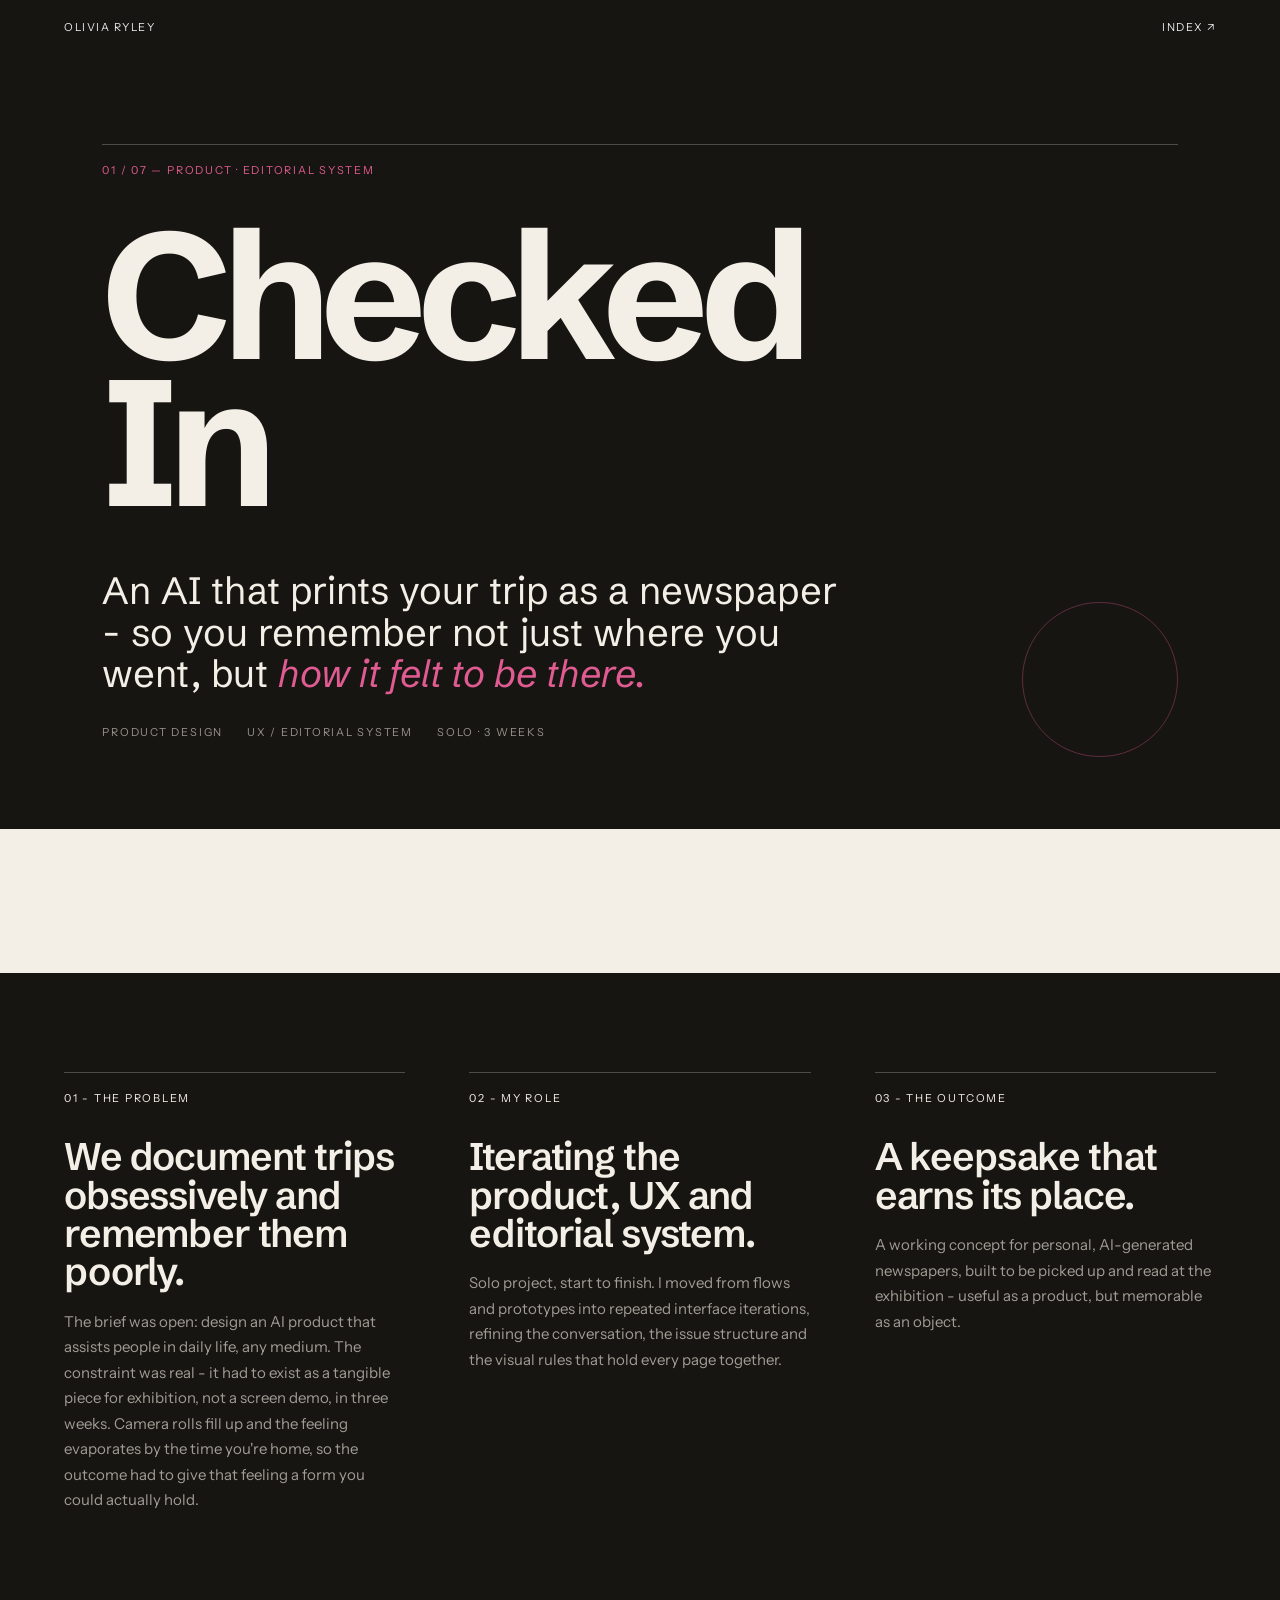
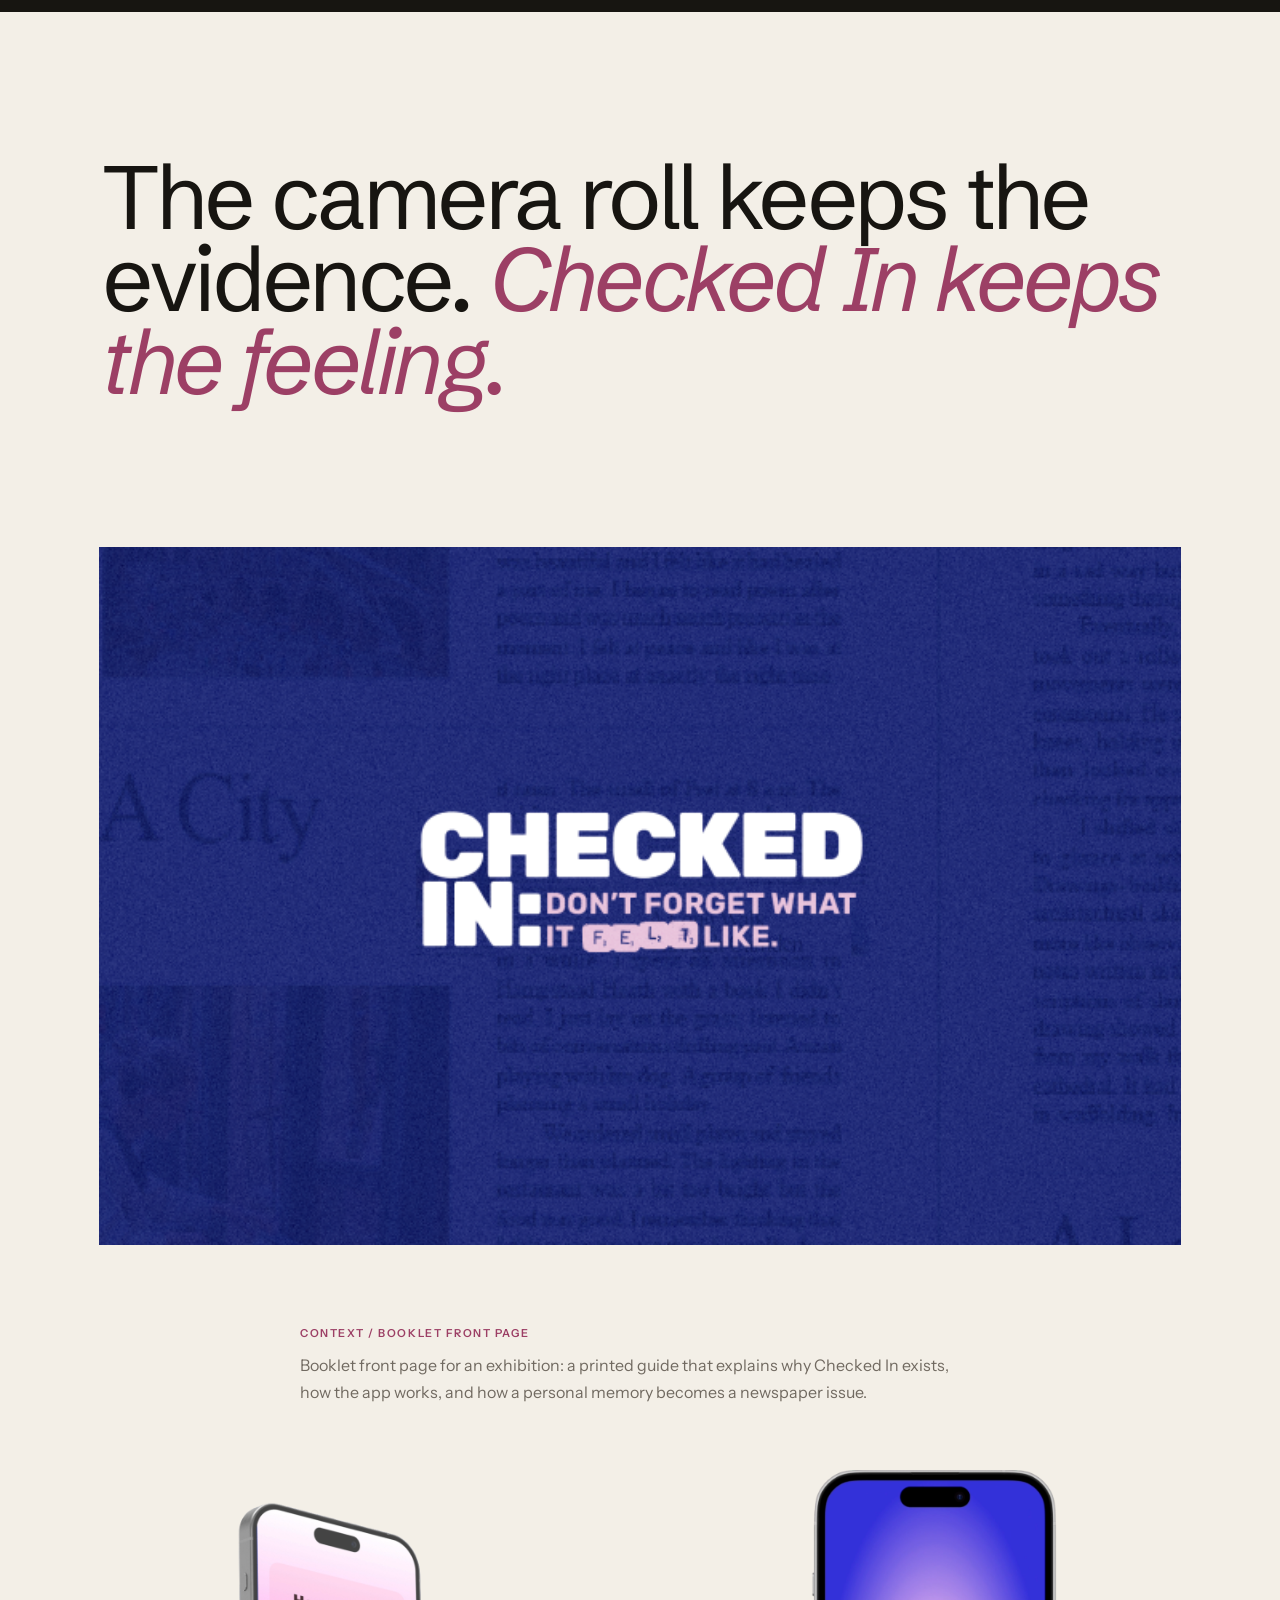
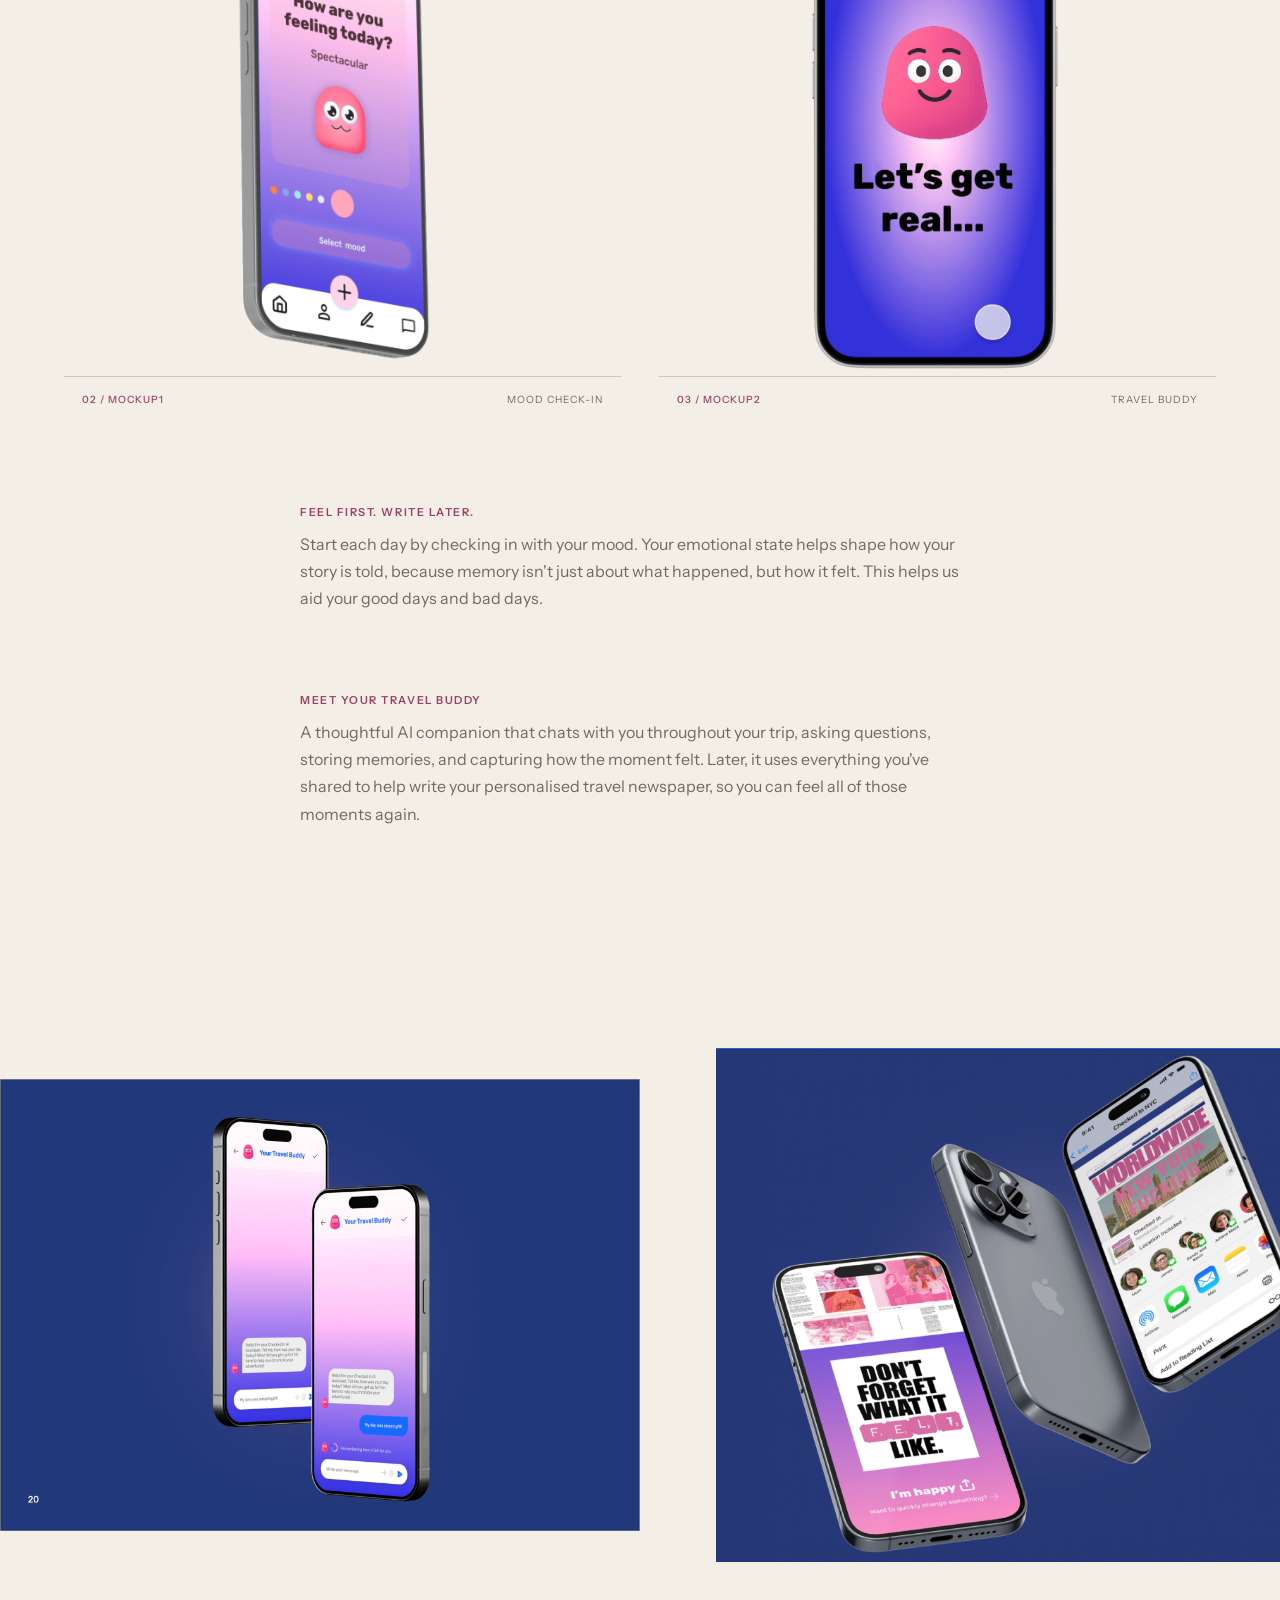
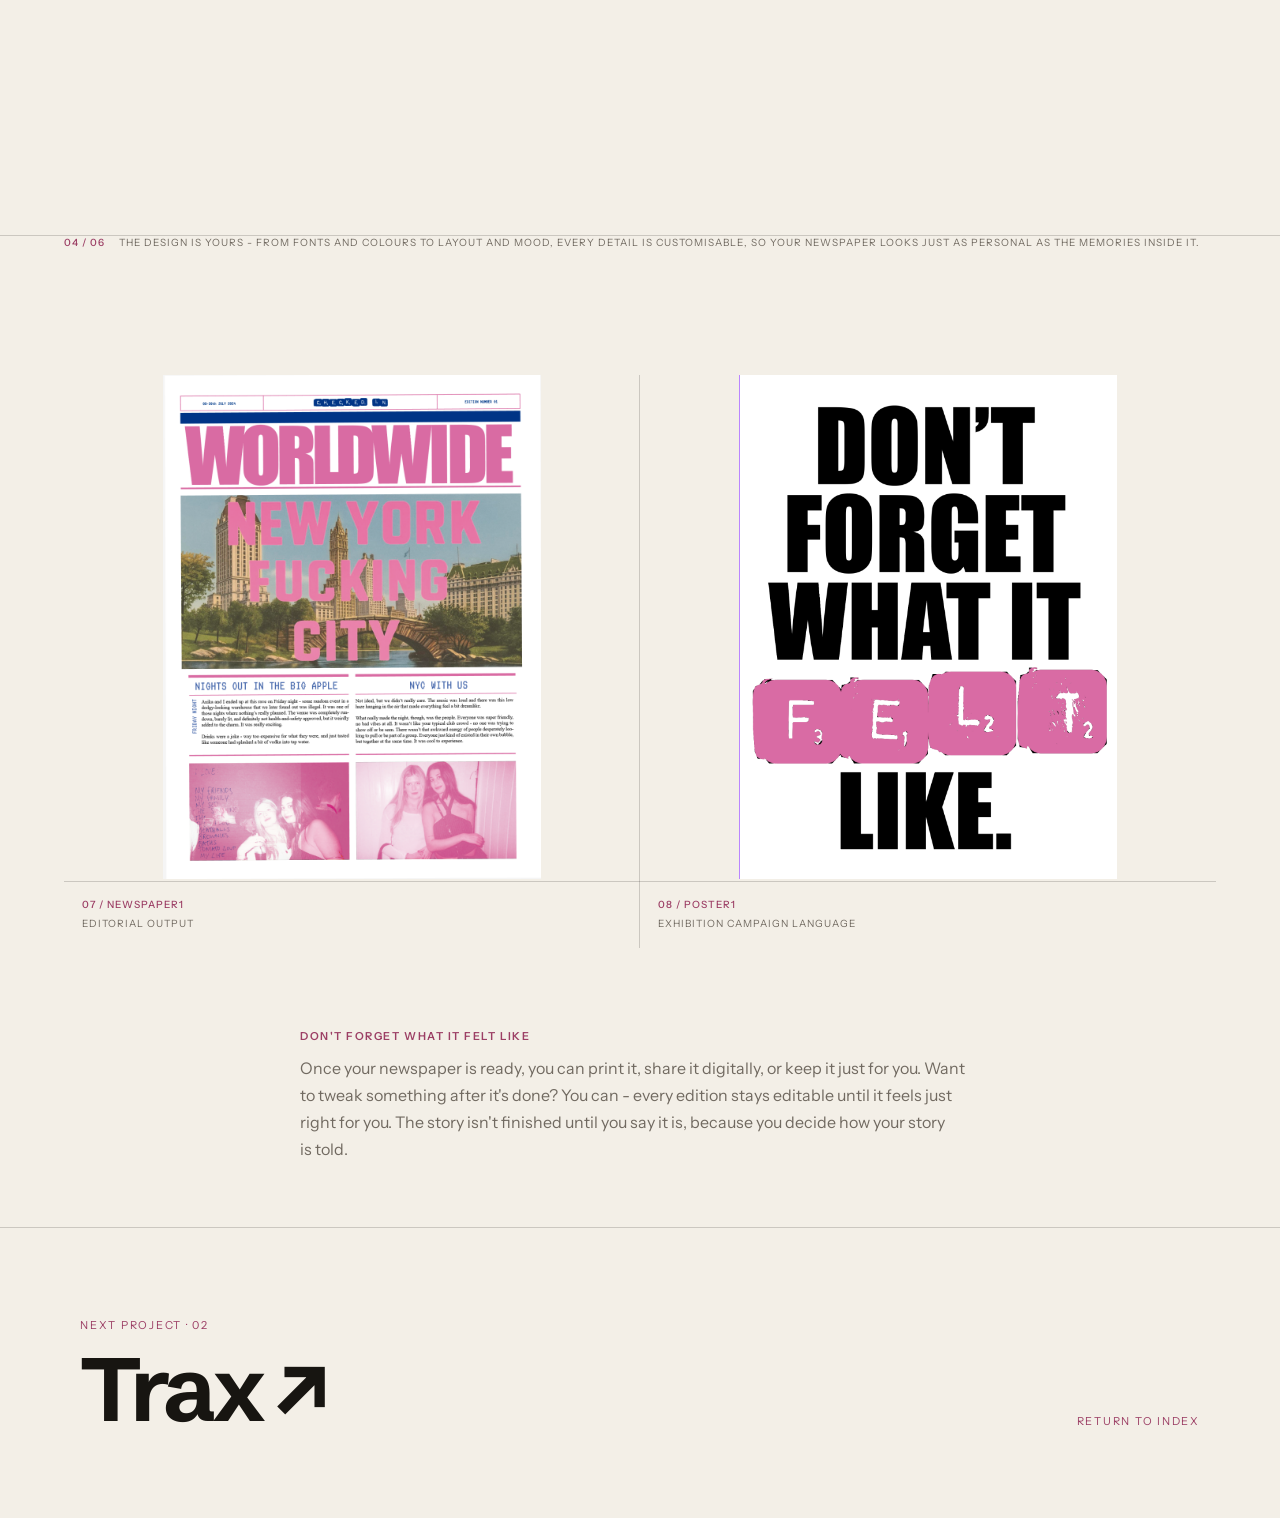
==== projects/checked-in.html @ c4ec1ec3 "Add scroll entrance animations sitewide, card hover elevation, About section cleanup Found that only" ====
<!doctype html>
<html lang="en">
<head>
  <meta charset="utf-8">
  <meta name="viewport" content="width=device-width, initial-scale=1">
  <title>Checked In - Olivia Ryley</title>
  <link rel="stylesheet" href="project.css">
</head>
<body class="checked-in"><a class="skip-link" href="#main-content">Skip to case study</a>
  <nav class="topbar">
    <a href="../index.html">Olivia Ryley</a>
    <a href="../index.html#index">Index ↗︎</a>
  </nav>

  <header class="hero">
    <div class="kicker">01 / 07 — Product · Editorial system</div>
    <h1>Checked<br>In</h1>
    <p class="intro">An AI that prints your trip as a newspaper - so you remember not just where you went, but <em>how it felt to be there.</em></p>
    <div class="meta"><span>Product design</span><span>UX / editorial system</span><span>Solo · 3 weeks</span></div>
  </header>

  <main id="main-content">
    <section class="process">
      <article>
        <div class="label">01 - The problem</div>
        <h2>We document trips obsessively and remember them poorly.</h2>
        <p>The brief was open: design an AI product that assists people in daily life, any medium. The constraint was real - it had to exist as a tangible piece for exhibition, not a screen demo, in three weeks. Camera rolls fill up and the feeling evaporates by the time you're home, so the outcome had to give that feeling a form you could actually hold.</p>
      </article>
      <article>
        <div class="label">02 - My role</div>
        <h2>Iterating the product, UX and editorial system.</h2>
        <p>Solo project, start to finish. I moved from flows and prototypes into repeated interface iterations, refining the conversation, the issue structure and the visual rules that hold every page together.</p>
      </article>
      <article>
        <div class="label">03 - The outcome</div>
        <h2>A keepsake that earns its place.</h2>
        <p>A working concept for personal, AI-generated newspapers, built to be picked up and read at the exhibition - useful as a product, but memorable as an object.</p>
      </article>
    </section>

    <div class="statement">The camera roll keeps the evidence. <span>Checked In keeps the feeling.</span></div>

    <section class="gallery two lead-gallery">
      <figure class="wide">
        <img src="../Media/Checked%20In/Titlepage.png" alt="Checked In exhibition booklet front page">
        <figcaption><strong>01 / titlepage1</strong><span>Booklet front page</span></figcaption>
      </figure>
    </section>

    <div class="project-note"><h3>Context / booklet front page</h3><p>Booklet front page for an exhibition: a printed guide that explains why Checked In exists, how the app works, and how a personal memory becomes a newspaper issue.</p></div>

    <section class="gallery two">
      <figure><img src="../Media/Checked%20In/Mockup1.png" alt="Checked In app mockup one"><figcaption><strong>02 / mockup1</strong><span>Mood check-in</span></figcaption></figure>
      <figure><img src="../Media/Checked%20In/Mockup2.png" alt="Checked In app mockup two"><figcaption><strong>03 / mockup2</strong><span>Travel Buddy</span></figcaption></figure>
    </section>

    <div class="project-note"><h3>Feel first. Write later.</h3><p>Start each day by checking in with your mood. Your emotional state helps shape how your story is told, because memory isn't just about what happened, but how it felt. This helps us aid your good days and bad days.</p></div>

    <div class="project-note"><h3>Meet your Travel Buddy</h3><p>A thoughtful AI companion that chats with you throughout your trip, asking questions, storing memories, and capturing how the moment felt. Later, it uses everything you've shared to help write your personalised travel newspaper, so you can feel all of those moments again.</p></div>

    <div class="sqrd-apple-stage">
      <div class="sqrd-apple-rail">
        <figure><img src="../Media/Checked%20In/Mockup3.png" alt="Checked In app mockup three"></figure>
        <figure><img src="../Media/Checked%20In/Mockup5.png" alt="Checked In app mockup five"></figure>
        <figure><img src="../Media/Checked%20In/Mockup4.png" alt="Checked In app mockup four"></figure>
      </div>
    </div>
    <div class="sqrd-zoom-captions" style="max-width:1340px;margin:24px auto 48px;padding:0 clamp(20px,5vw,80px)"><strong>04 / 06</strong><span>The design is yours - from fonts and colours to layout and mood, every detail is customisable, so your newspaper looks just as personal as the memories inside it.</span></div>

    <section class="gallery two spread" style="margin-top:clamp(90px,14vh,180px)">
      <figure><img src="../Media/Checked%20In/Newspaperfinal.png" alt="Checked In finished newspaper issue"><figcaption><strong>07 / newspaper1</strong><span>Editorial output</span></figcaption></figure>
      <figure><img src="../Media/Checked%20In/Postergraphic.png" alt="Checked In exhibition poster graphic"><figcaption><strong>08 / poster1</strong><span>Exhibition campaign language</span></figcaption></figure>
    </section>

    <div class="project-note"><h3>Don't forget what it felt like</h3><p>Once your newspaper is ready, you can print it, share it digitally, or keep it just for you. Want to tweak something after it's done? You can - every edition stays editable until it feels just right for you. The story isn't finished until you say it is, because you decide how your story is told.</p></div>

    <div class="next">
      <a href="trax.html"><div class="label">Next project · 02</div><h2>Trax ↗︎</h2></a>
      <a href="../index.html#index"><div class="label">Return to index</div></a>
    </div>
  </main>
  <script>
    (function(){
      var stage = document.querySelector('.sqrd-apple-stage');
      var rail = document.querySelector('.sqrd-apple-rail');
      if (!stage || !rail) return;
      var reduceMotion = window.matchMedia && window.matchMedia('(prefers-reduced-motion: reduce)').matches;
      if (reduceMotion) { return; }
      stage.classList.add('pin-active');
      var rafPending = false;
      function drive(){
        rafPending = false;
        var rect = stage.getBoundingClientRect();
        var total = stage.offsetHeight - window.innerHeight;
        if (total <= 0) return;
        var progress = Math.max(0, Math.min(1, -rect.top / total));
        var maxScroll = rail.scrollWidth - rail.clientWidth;
        rail.scrollLeft = progress * maxScroll;
      }
      window.addEventListener('scroll', function(){
        if (!rafPending) { rafPending = true; requestAnimationFrame(drive); }
      }, { passive: true });
      window.addEventListener('resize', drive);
      setTimeout(drive, 300);
    })();
  </script>
<script>(function(){var sections=document.querySelectorAll('.process, .statement, .project-note, section.gallery, .role-detail');var reduceMotion=window.matchMedia&&window.matchMedia('(prefers-reduced-motion: reduce)').matches;if(reduceMotion||!('IntersectionObserver' in window))return;sections.forEach(function(el){el.classList.add('reveal-ready');});var observer=new IntersectionObserver(function(entries){entries.forEach(function(entry){if(entry.isIntersecting){entry.target.classList.add('is-visible');observer.unobserve(entry.target);}});},{threshold:0.15});sections.forEach(function(el){observer.observe(el);});})();</script>
</body>
</html>
---- projects/project.css ----
@import url('https://fonts.googleapis.com/css2?family=Schibsted+Grotesk:wght@400;500;600;700;800&family=Instrument+Sans:wght@400;500;600&display=swap');

:root{--ink:#171511;--paper:#f3efe7;--red:#e84a2d;--red-text:#b93b24;--muted:#716a61;--line:rgba(23,21,17,.18);--wash:#e7e2d6}
*{box-sizing:border-box;hyphens:none}
p{text-wrap:pretty}
html{scroll-behavior:smooth}
body{margin:0;background:var(--paper);color:var(--ink);font-family:'Schibsted Grotesk',sans-serif;overflow-x:hidden}
body.checked-in{--red:#df5b91;--red-text:#9c3f65;--wash:#edf1f8}
body.trax{--red:#355314;--red-text:#355314;--wash:#16181b;--paper:#f0eee8;--ink:#101114}
body.on{--red:#a4e94f;--red-text:#527427;--wash:#e5eef2}
body.dissertation{--red:#9d2d29;--red-text:#9d2d29;--wash:#e8e1d7}
body.you-are-here{--red:#e8a04a;--red-text:#8b602c;--wash:#d9d3c7}
body.emma-basic{--red:#6d9e54;--red-text:#4c6e3a;--wash:#e5eadc}
body.sqrd{--red:#e84a2d;--red-text:#b93b24;--wash:#f0d6cb}
body.dissertation .hero h1{white-space:nowrap;font-size:clamp(58px,12vw,190px)}
@media(max-width:520px){body.dissertation .hero h1{white-space:normal;font-size:clamp(40px,15vw,190px)}}
.dissertation-gallery{max-width:none;margin:0;padding:0;display:block}
.dissertation-gallery figure{border:0;background:var(--paper);overflow:hidden}
.dissertation-gallery figure img{display:block;width:100%;max-width:760px;margin:0 auto;height:auto;aspect-ratio:auto;object-fit:contain;background:var(--paper)}
.dissertation .sqrd-apple-rail figure{height:60vh}
.dissertation .sqrd-zoom-window{height:56vh}
@media(max-width:900px){.dissertation .sqrd-apple-rail figure{height:48vh}}
@media(max-width:700px){.dissertation .sqrd-apple-rail figure{height:74vh}}
.dissertation-gallery figcaption{max-width:1340px;margin:0 auto;padding:16px clamp(20px,5vw,80px) 26px;background:var(--paper)}
.dissertation-gallery.pair{display:grid;grid-template-columns:repeat(2,minmax(0,1fr));gap:clamp(24px,4vw,56px);align-items:start;max-width:1340px;margin:0 auto;padding:0 clamp(20px,5vw,80px)}
.dissertation-gallery.pair figure{margin:0}
.dissertation-gallery.pair figure img{max-width:none}
.dissertation-gallery.pair figcaption{max-width:none;margin:0;padding:16px 0 0}
@media(max-width:700px){.dissertation-gallery.pair{grid-template-columns:1fr}}
body:has(img[src*="Checked%20In"]){--red:#df5b91;--wash:#edf1f8}
body:has(img[src*="Trax"]){--red:#c4ff66;--wash:#16181b;--paper:#f0eee8;--ink:#101114}
body:has(img[src*="On"]){--red:#a4e94f;--wash:#e5eef2}
body:has(img[src*="Dissertation"]){--red:#9d2d29;--wash:#e8e1d7}
body:has(source[src*="You%20are%20here"]){--red:#e8a04a;--wash:#d9d3c7}
body:has(img[src*="Emma%20Basic"]){--red:#6d9e54;--wash:#e5eadc}
body:has(img[src*="Sqrd"]){--red:#e84a2d;--wash:#f0d6cb}
a{color:inherit;text-decoration:none}
.skip-link{position:absolute;left:20px;top:-60px;z-index:10;background:var(--ink);color:var(--paper);padding:12px 20px;font:12px 'Instrument Sans',sans-serif;letter-spacing:.08em;text-transform:uppercase;border-radius:4px;transition:top .2s ease}
.skip-link:focus{top:20px}
.topbar{position:fixed;top:0;left:0;right:0;z-index:5;display:flex;justify-content:space-between;padding:20px clamp(20px,5vw,80px);font:11px 'Instrument Sans',sans-serif;letter-spacing:.14em;text-transform:uppercase;mix-blend-mode:difference;color:#fff}
.topbar a:hover{color:var(--red)}
.hero{min-height:92svh;background:var(--ink);color:var(--paper);padding:clamp(120px,16vh,190px) clamp(20px,8vw,140px) clamp(70px,10vh,120px);display:flex;flex-direction:column;justify-content:flex-end;position:relative}
.emma-basic .hero{min-height:clamp(560px,78svh,760px);padding-top:90px;justify-content:center}
.hero::after{content:'';position:absolute;right:clamp(20px,8vw,140px);bottom:clamp(48px,8vh,100px);width:clamp(70px,12vw,170px);height:clamp(70px,12vw,170px);border:1px solid color-mix(in srgb,var(--red) 70%,transparent);border-radius:50%;opacity:.5}
.hero-film{position:absolute;inset:0;width:100%;height:100%;object-fit:cover;opacity:.48;mix-blend-mode:screen}
.hero-shade{position:absolute;inset:0;background:linear-gradient(90deg,rgba(16,17,20,.94),rgba(16,17,20,.42) 58%,rgba(16,17,20,.7))}
.hero-content{position:relative;z-index:1}
.trax .kicker{color:#c4ff66}
.trax .hero::after{border-color:#c4ff66}
.trax .process .label{color:#c4ff66}
.trax figcaption strong{color:#355314}
.trax-banner figcaption strong{color:#c4ff66}
.trax .statement span{color:#355314}
.trax .project-note h3{color:#355314}
.trax figure{border:0;background:transparent}
.trax .gallery figure img,.trax .gallery figure video{aspect-ratio:auto;height:auto;object-fit:contain;background:transparent}
.trax .gallery video{max-height:85vh;width:auto;max-width:100%;margin:0 auto}
.trax .identity-stage video{border-radius:18px}
.trax-banner{width:100vw;position:relative;left:50%;right:50%;margin-left:-50vw;margin-right:-50vw;max-width:none;padding:0;background:#101114}
.trax-banner img{width:100%;height:auto;max-height:70vh;object-fit:contain;display:block;margin:0 auto}
@media(max-width:700px){.trax-banner img{max-height:40vh}}
.trax-full-bleed{width:100vw;position:relative;left:50%;right:50%;margin-left:-50vw;margin-right:-50vw;max-width:none;padding:clamp(30px,5vh,60px) 0;background:var(--paper)}
.trax-full-bleed img{width:100%;height:auto;max-height:85vh;object-fit:contain;display:block;margin:0 auto}
.trax-full-bleed figcaption{max-width:1340px;margin:16px auto 0;padding:0 clamp(20px,5vw,80px)}
@media(max-width:700px){.trax-full-bleed img{max-height:50vh}}
.kicker,.meta,.label{font:11px 'Instrument Sans',sans-serif;letter-spacing:.16em;text-transform:uppercase}
.kicker{color:var(--red);border-top:1px solid rgba(243,239,231,.25);padding-top:18px;max-width:1400px;width:100%}
h1{font-size:clamp(64px,14vw,220px);line-height:.82;letter-spacing:-.06em;margin:clamp(28px,5vh,60px) 0 0;max-width:1300px}
.intro{max-width:760px;font-size:clamp(22px,3vw,38px);line-height:1.1;margin:clamp(36px,6vh,74px) 0 0}
.intro em{color:var(--red)}
.meta{margin-top:auto;padding-top:30px;color:rgba(243,239,231,.58);display:flex;gap:24px;flex-wrap:wrap}
main{background:var(--paper)}
.statement{max-width:1280px;margin:0 auto;padding:clamp(110px,16vh,210px) clamp(20px,8vw,140px);font-size:clamp(42px,7vw,110px);line-height:.92;letter-spacing:-.04em}
.statement span{color:var(--red-text);font-style:italic}
.project-note{max-width:720px;margin:clamp(60px,9vh,112px) auto clamp(42px,7vh,90px);padding:0 20px}
.project-note h3{margin:0 0 12px;color:var(--red-text);font:11px 'Instrument Sans',sans-serif;font-weight:600;letter-spacing:.14em;text-transform:uppercase}
.project-note p{margin:0;font:16px/1.7 'Instrument Sans',sans-serif;color:var(--muted)}
.sqrd-gallery{max-width:1340px;margin:0 auto;padding:clamp(10px,2vh,30px) clamp(20px,5vw,80px) 0;display:flex;flex-direction:column;gap:clamp(48px,7vw,90px)}
.sqrd-gallery figure{margin:0;border:0;background:transparent}
.sqrd-gallery img,.sqrd-gallery video{display:block;width:100%;height:auto;aspect-ratio:auto;object-fit:contain;background:transparent}
.sqrd-gallery img,.sqrd-gallery video{max-height:88vh;margin:0 auto}
.sqrd-gallery figcaption{padding:0;margin-top:16px;display:flex;flex-wrap:wrap;justify-content:space-between;gap:6px 14px;font:10px 'Instrument Sans',sans-serif;letter-spacing:.1em;text-transform:uppercase;color:var(--muted);border-top:1px solid var(--line);padding-top:12px}
.sqrd-gallery figcaption strong{font-weight:500;color:var(--red-text)}
.sqrd-divider{font:12px 'Instrument Sans',sans-serif;letter-spacing:.14em;text-transform:uppercase;color:var(--red-text);border-top:2px solid var(--ink);padding-top:20px;margin-top:12px}
.sqrd-blurb{max-width:640px;font:16px/1.7 'Instrument Sans',sans-serif;color:var(--muted)}
.sqrd-note{display:flex;flex-direction:column;justify-content:center;gap:12px}
.sqrd-note h3{margin:0;font:11px 'Instrument Sans',sans-serif;font-weight:600;letter-spacing:.14em;text-transform:uppercase;color:var(--red-text)}
.sqrd-note p{margin:0;max-width:420px;font:16px/1.7 'Instrument Sans',sans-serif;color:var(--muted)}
.sqrd-lead{max-width:920px}
.vogue-line{white-space:nowrap}
@media(max-width:960px){.vogue-line{white-space:normal}}
.sqrd-duo{display:grid;grid-template-columns:repeat(2,minmax(0,1fr));gap:clamp(24px,4vw,56px)}
.sqrd-duo figure{margin:0;border:0;background:transparent}
@media(max-width:700px){.sqrd-duo{grid-template-columns:1fr;gap:20px}}
.sqrd-logo-stack{display:flex;flex-direction:column;align-items:center;gap:clamp(28px,4vw,48px);max-width:480px;margin:0 auto}
.sqrd-logo-stack figure{width:100%}
.sqrd-pair{display:grid;grid-template-columns:1.3fr 1fr;gap:clamp(24px,4vw,56px);align-items:center}
.sqrd-portrait{max-width:600px;margin:0 auto}
.sqrd-portrait img{aspect-ratio:2/3;object-fit:cover}
.sqrd-close video{aspect-ratio:16/9;object-fit:cover}
.sqrd-pan-stage{position:relative}
.sqrd-pan-stage.pin-active{height:240vh}
.sqrd-pan-window{position:relative;overflow:hidden;height:70vh;background:var(--wash)}
.sqrd-pan-stage.pin-active .sqrd-pan-window{position:sticky;top:15vh}
.sqrd-pan-window img{position:absolute;top:0;left:0;height:100%;width:auto;max-width:none;display:block}
@media(max-width:700px){.sqrd-pan-window{height:42vh}.sqrd-pan-stage.pin-active .sqrd-pan-window{top:10vh}}
@media(max-width:700px){.sqrd-pair{grid-template-columns:1fr;gap:32px}}
.sqrd-apple-stage{position:relative}
.sqrd-apple-stage.pin-active{height:280vh}
.sqrd-apple-stage.pin-active .sqrd-apple-rail{position:sticky;top:0;overflow-x:hidden;scroll-snap-type:none}
.sqrd-apple-rail{position:relative;max-width:none;padding:0;margin:0;display:flex;align-items:stretch;gap:0;overflow-x:auto;scroll-snap-type:x mandatory;scrollbar-width:none;background:var(--paper)}
.sqrd-apple-rail::-webkit-scrollbar{display:none}
.sqrd-apple-rail figure{transition:transform .2s ease,opacity .2s ease;will-change:transform,opacity;position:relative;z-index:1;flex:0 0 50vw;margin:0;scroll-snap-align:start;border:0;background:var(--paper);overflow:hidden;height:92vh}
.sqrd-apple-rail figure img{width:100%;height:100%;aspect-ratio:auto;object-fit:contain;background:var(--paper);display:block}
@media(max-width:900px){.sqrd-apple-rail figure{flex:0 0 100vw;height:64vh}}
.sqrd-zoom-stage{position:relative}
.sqrd-zoom-stage.pin-active{height:220vh}
.sqrd-zoom-window{position:relative;overflow:hidden;height:70vh;background:var(--paper)}
.sqrd-zoom-stage.pin-active .sqrd-zoom-window{position:sticky;top:15vh}
.sqrd-zoom-img{position:absolute;inset:0;width:100%;height:100%;object-fit:contain;transform-origin:center center;will-change:transform,opacity}
.sqrd-zoom-img-b{opacity:0}
.sqrd-zoom-captions{display:flex;flex-wrap:wrap;justify-content:space-between;gap:8px 14px;margin-top:24px;font:10px 'Instrument Sans',sans-serif;letter-spacing:.1em;text-transform:uppercase;color:var(--muted);border-top:1px solid var(--line);padding-top:16px}
.sqrd-zoom-captions span{flex:1 1 260px}
.sqrd-zoom-captions strong{font-weight:500;color:var(--red-text)}
@media(max-width:700px){.sqrd-zoom-window{height:50vh}.sqrd-zoom-stage.pin-active .sqrd-zoom-window{top:10vh}}
.checked-in .lead-gallery figure:first-child{grid-column:1/-1}
.checked-in .lead-gallery figure:first-child img{aspect-ratio:16/9;object-fit:contain}
.checked-in .sqrd-apple-rail{gap:2cm}
.gallery.spread{gap:0;align-items:stretch}
.gallery.spread figure{position:relative}
.gallery.spread figure:first-child::after{content:'';position:absolute;top:0;right:0;bottom:0;width:1px;background:var(--line)}
strong.callout{font-weight:600;color:var(--ink)}
.process strong.callout{color:var(--paper)}
.checked-in .gallery.two:not(.lead-gallery) figure{height:auto;overflow:visible}
.checked-in .gallery.two:not(.lead-gallery) figure img{width:100%;height:56vh;aspect-ratio:auto;object-fit:contain}
.checked-in .gallery.two.spread:not(.lead-gallery) figure img{object-fit:contain}
.checked-in .gallery.spread figcaption{flex-direction:column;align-items:flex-start;gap:6px}
@media(max-width:700px){
.checked-in .gallery.two:not(.lead-gallery) figure img{height:34vh}
.checked-in .gallery.two.spread{grid-template-columns:1fr}
.checked-in .gallery.two.spread:not(.lead-gallery) figure img{object-fit:contain;height:auto;max-height:52vh}
.checked-in .gallery.spread figure:first-child::after{display:none}
}
.checked-in figure,.on figure{background:transparent;border:0}
.checked-in figure img,.checked-in figure video,.on figure img,.on figure video{background:transparent}
.gallery{max-width:1340px;margin:0 auto;padding:0 clamp(20px,5vw,80px);display:grid;gap:clamp(18px,3vw,42px)}
.gallery.two{grid-template-columns:repeat(2,minmax(0,1fr))}
.gallery.three{grid-template-columns:repeat(3,minmax(0,1fr))}
figure{margin:0;background:var(--wash);overflow:hidden;border:1px solid var(--line)}
figure.wide{grid-column:1/-1}
figure img,figure video{display:block;width:100%;height:100%;object-fit:contain;aspect-ratio:4/3;background:var(--wash)}
figure.wide img,figure.wide video{aspect-ratio:16/9}
.on .gallery.two figure:not(.wide) img{width:100%;height:52vh;aspect-ratio:auto;object-fit:cover;padding:0}
.on .gallery.two figure.wide img,.on .gallery.two figure.wide video{aspect-ratio:16/9;height:auto;object-fit:cover}
.on section.gallery{margin-top:clamp(64px,9vh,120px)}
.on .statement + section.gallery{margin-top:0}
.on .project-note{margin-top:clamp(64px,9vh,120px);margin-bottom:clamp(64px,9vh,120px)}
.on .sqrd-apple-stage{margin-top:clamp(40px,6vh,80px)}
.on .sqrd-apple-rail figure{height:60vh}
@media(max-width:900px){.on .sqrd-apple-rail figure{height:48vh}}
@media(max-width:700px){.on .sqrd-apple-rail figure{height:74vh}}
@media(max-width:700px){.on .gallery.two figure:not(.wide) img{height:32vh}}
.you-are-here .gallery figure video{padding:0}
.gallery figure:nth-child(2){transform:translateY(clamp(18px,4vw,70px))}
.gallery figure:nth-child(4){transform:translateY(clamp(-18px,-2vw,-8px))}
.gallery.two figure:nth-child(2){transform:none}
figcaption{padding:16px 18px 18px;margin-top:2px;display:flex;flex-wrap:wrap;justify-content:space-between;gap:6px 14px;font:10px 'Instrument Sans',sans-serif;letter-spacing:.1em;text-transform:uppercase;color:var(--muted)}
figcaption strong{font-weight:500;color:var(--red-text)}
.trax .gallery figcaption,.checked-in .gallery figcaption,.on .gallery figcaption{border-top:1px solid var(--line)}
.process{max-width:1340px;margin:clamp(100px,16vh,210px) auto 0;padding:clamp(70px,11vh,130px) clamp(20px,5vw,80px);background:var(--ink);color:var(--paper);display:grid;grid-template-columns:repeat(3,1fr);gap:clamp(24px,5vw,70px)}
.process article{border-top:1px solid rgba(243,239,231,.25);padding-top:18px}
.process h2{font-size:clamp(24px,3vw,42px);line-height:1;letter-spacing:-.03em;font-weight:600;margin:32px 0 18px}
.process p{font:15px/1.7 'Instrument Sans',sans-serif;color:rgba(243,239,231,.62);margin:0}
.role-detail{max-width:1340px;margin:0 auto;padding:clamp(54px,8vh,100px) clamp(20px,8vw,80px);display:grid;grid-template-columns:1fr;gap:clamp(28px,5vw,56px);border:1px solid var(--line);background:color-mix(in srgb,var(--paper) 88%,var(--red));box-shadow:0 18px 50px rgba(23,21,17,.06)}
.reveal-ready{opacity:0;transform:translateY(42px);transition:opacity .8s ease,transform .8s cubic-bezier(.2,.8,.2,1)}
.reveal-ready.is-visible{opacity:1;transform:none}
.role-detail.reveal-ready h2{opacity:0;transform:translateY(28px);transition:opacity .7s ease .15s,transform .8s cubic-bezier(.2,.8,.2,1) .15s}
.role-detail.reveal-ready.is-visible h2{opacity:1;transform:none}
.role-detail.reveal-ready li{opacity:0;transform:translateY(16px);transition:opacity .5s ease,transform .6s ease}
.role-detail.reveal-ready.is-visible li{opacity:1;transform:none}
.role-detail.reveal-ready li:nth-child(1){transition-delay:.25s}.role-detail.reveal-ready li:nth-child(2){transition-delay:.35s}.role-detail.reveal-ready li:nth-child(3){transition-delay:.45s}.role-detail.reveal-ready li:nth-child(4){transition-delay:.55s}.role-detail.reveal-ready li:nth-child(5){transition-delay:.65s}
.role-detail h2{margin:0;font-size:clamp(30px,4vw,58px);line-height:.95;letter-spacing:-.04em}
.role-detail p{margin:0;font:16px/1.75 'Instrument Sans',sans-serif;color:var(--muted);max-width:65ch}
.role-detail ul{list-style:none;margin:0;padding:0;display:grid;grid-template-columns:repeat(2,minmax(0,1fr));gap:18px 42px;font:16px/1.65 'Instrument Sans',sans-serif;color:var(--muted);max-width:none}
.role-detail li{position:relative;padding-left:24px;margin:0 0 14px}
.role-detail li::before{content:'↳';position:absolute;left:0;color:var(--red-text)}
.storyboard-scroll-stage{position:relative}
.storyboard-scroll-stage.pin-active{height:220vh}
.storyboard-scroll-stage.pin-active .storyboard-rail{position:sticky;top:0;overflow-x:hidden;scroll-snap-type:none}
.storyboard-rail{position:relative;display:flex;align-items:center;gap:18px;overflow-x:auto;max-width:none;padding:28px max(20px,calc((100vw - 1340px)/2)) 42px;scroll-snap-type:x mandatory;scrollbar-width:thin;background:var(--paper)}
.storyboard-rail figure{transition:transform .2s ease,opacity .2s ease;will-change:transform,opacity}
.storyboard-rail::before{content:'';position:absolute;left:0;right:0;top:50%;height:1px;background:var(--line)}
.storyboard-progress{position:absolute;z-index:3;left:max(20px,calc((100vw - 1340px)/2));right:max(20px,calc((100vw - 1340px)/2));bottom:20px;height:4px;background:var(--red);transform-origin:left;transform:scaleX(var(--carousel-progress,0));transition:transform .12s linear;pointer-events:none}
.storyboard-rail figure{position:relative;z-index:1;flex:0 0 min(72vw,560px);scroll-snap-align:start;background:var(--paper);border:0}
.storyboard-rail figure img{aspect-ratio:16/9;background:var(--paper);object-fit:contain;height:clamp(220px,34vw,420px)}
.storyboard-rail figcaption{background:var(--paper)}
.emma-basic .storyboard-rail figure{transform:none;background:var(--paper);border:0;flex:0 0 min(88vw,860px)}
.emma-basic .storyboard-rail figure img{height:clamp(320px,50vw,620px)}
.trax .gallery figure:nth-child(2),.trax .gallery figure:nth-child(4){transform:none}
.trax .sqrd-apple-stage{margin-bottom:clamp(40px,6vh,80px)}
.trax .storyboard-rail figure{flex:0 0 min(88vw,860px);background:transparent}
.trax .storyboard-rail figure img{background:transparent}
.trax .storyboard-rail figure img{height:clamp(320px,50vw,620px)}
.emma-basic .storyboard-rail figcaption{display:none}
.website-scroll-stage{position:relative}
.website-scroll-stage.pin-active{height:260vh}
.website-scroll-stage.pin-active .website-gallery{position:sticky;top:0;overflow-x:hidden;scroll-snap-type:none}
.website-gallery{position:relative;max-width:none;padding:30px 0 48px;display:flex;align-items:center;gap:clamp(18px,3vw,42px);overflow-x:auto;scroll-snap-type:x mandatory;scrollbar-width:thin;background:var(--paper)}
.website-gallery figure{transition:transform .2s ease,opacity .2s ease;will-change:transform,opacity}
.website-gallery::after{content:'';position:absolute;left:max(20px,calc((100vw - 1340px)/2));right:max(20px,calc((100vw - 1340px)/2));bottom:22px;height:1px;background:var(--line)}
.website-progress{position:absolute;z-index:3;left:max(20px,calc((100vw - 1340px)/2));right:max(20px,calc((100vw - 1340px)/2));bottom:20px;height:4px;background:var(--red);transform-origin:left;transform:scaleX(var(--carousel-progress,0));transition:transform .12s linear;pointer-events:none}
.website-gallery figure{position:relative;z-index:1;flex:0 0 min(82vw,1120px);margin:0;scroll-snap-align:start;border:0;background:var(--paper);overflow:hidden}
.website-gallery figure:first-child{margin-left:max(20px,calc((100vw - 1340px)/2))}
.website-gallery figure:last-child{margin-right:max(20px,calc((100vw - 1340px)/2));scroll-margin-right:max(20px,calc((100vw - 1340px)/2))}
.website-gallery figure img{width:100%;height:clamp(300px,52vw,720px);aspect-ratio:auto;object-fit:contain;background:var(--paper)}
.website-gallery figcaption{position:relative;background:var(--paper);padding:14px 0 0}
.website-gallery figcaption::after{content:'';position:absolute;left:0;right:0;bottom:-30px;height:7px;background:var(--red);transform:scaleX(.18);transform-origin:left}
.photography-section figure,.photography-section img{background:var(--paper)}
.photography-section figure{border:0}
.photography-section figure img{aspect-ratio:auto;height:auto;max-height:78vh;object-fit:contain;transition:transform .5s cubic-bezier(.2,.8,.2,1)}
.photography-section figure:hover img{transform:scale(1.03)}
@media(max-width:700px){.photography-section figure img{max-height:60vh}}
@media(max-width:600px){.role-detail ul{grid-template-columns:1fr}}
.next{max-width:1340px;margin:0 auto;padding:clamp(60px,10vh,120px) clamp(20px,8vw,80px);display:flex;justify-content:space-between;gap:24px;align-items:end;border-top:1px solid var(--line)}
.next .label{color:var(--red-text)}
.next h2{font-size:clamp(34px,7vw,100px);line-height:.88;letter-spacing:-.05em;margin:18px 0 0;transition:color .25s ease,transform .25s cubic-bezier(.2,.8,.2,1)}
.next a:last-child{text-align:right}
.next a:hover h2{color:var(--red-text);transform:translateX(4px)}
.next a:last-child:hover h2{transform:translateX(-4px)}
@media(max-width:700px){.gallery{padding:0 20px;gap:14px}.gallery.two,.gallery.three{grid-template-columns:repeat(2,minmax(0,1fr))}.gallery figure:nth-child(2),.gallery figure:nth-child(4){transform:none}figure img,figure video{max-height:42vh}.checked-in .lead-gallery figure:first-child img{max-height:none}.process{grid-template-columns:1fr;margin-top:80px}.next{align-items:start;flex-direction:column}.next a:last-child{text-align:left}.topbar{position:absolute}.hero::after{right:20px;bottom:36px}.sqrd-gallery{gap:clamp(40px,10vw,64px)}.sqrd-gallery img,.sqrd-gallery video{max-height:56vh}.sqrd-portrait img{aspect-ratio:3/4}.sqrd-apple-rail figure{height:78vh}.sqrd-zoom-window{height:74vh}.sqrd-zoom-stage.pin-active .sqrd-zoom-window{top:4vh}.sqrd-apple-stage.pin-active{height:170vh}.sqrd-zoom-stage.pin-active{height:160vh}}
@media(max-width:480px){.gallery.two,.gallery.three{grid-template-columns:1fr}figure img,figure video{max-height:48vh}}

/* Mobile-only refinements (max-width:700px) - deliberately scoped so laptop/desktop layout is untouched */
@media(max-width:700px){
  /* 1. Compact grids: three-column stacked galleries become a swipeable horizontal strip instead of an endless single column */
  .gallery.three{display:flex;overflow-x:auto;scroll-snap-type:x mandatory;gap:14px;padding-left:20px;padding-right:20px;-webkit-overflow-scrolling:touch;border-top:1px solid var(--ink);border-bottom:1px solid var(--ink);padding-top:16px;padding-bottom:16px}
  .gallery.three::-webkit-scrollbar{display:none}
  .gallery.three figure{flex:0 0 78vw;scroll-snap-align:start}
  .gallery.three figure img,.gallery.three figure video{max-height:60vh}
  .photography-section.gallery.three figure{flex:0 0 72vw;height:52vh}
  .photography-section.gallery.three figure img{height:100%;max-height:none;object-fit:cover}

  /* 2. Strict image height ceiling everywhere, so no single image forces a deep scroll to see it in full */
  figure img,figure video,.sqrd-gallery img,.sqrd-gallery video,.dissertation-gallery figure img{max-height:60vh}
  .storyboard-rail figure img,.website-gallery figure img{max-height:60vh}

  /* 4. Tighter vertical rhythm: less section padding and smaller headings on mobile only */
  .hero{padding-top:100px;padding-bottom:56px}
  h1{font-size:clamp(48px,16vw,110px)}
  .intro{margin-top:24px;font-size:clamp(19px,5vw,26px)}
  .statement{padding-top:clamp(64px,10vh,110px);padding-bottom:clamp(64px,10vh,110px);font-size:clamp(32px,9vw,52px)}
  .process{padding-top:clamp(48px,8vh,80px);padding-bottom:clamp(48px,8vh,80px)}
  .process h2{font-size:clamp(20px,6vw,28px);margin:20px 0 12px}
  .project-note{margin-top:clamp(40px,7vh,64px);margin-bottom:clamp(28px,5vh,48px)}
  .sqrd-blurb{font-size:15px}
}

/* 3. Collapsible detail on mobile only - Emma Basic's long role list defaults open (unchanged content) but can be tucked away */
.role-detail summary{display:none}
@media(max-width:700px){
  .role-detail summary{display:block;list-style:none;cursor:pointer;margin:0 0 18px;padding:0;font:12px 'Instrument Sans',sans-serif;letter-spacing:.1em;text-transform:uppercase;color:var(--red-text)}
  .role-detail summary::-webkit-details-marker{display:none}
  .role-detail summary::after{content:'Hide the detail ↑︎'}
  .role-detail details:not([open]) summary::after{content:'Show the detail ↓︎'}
}
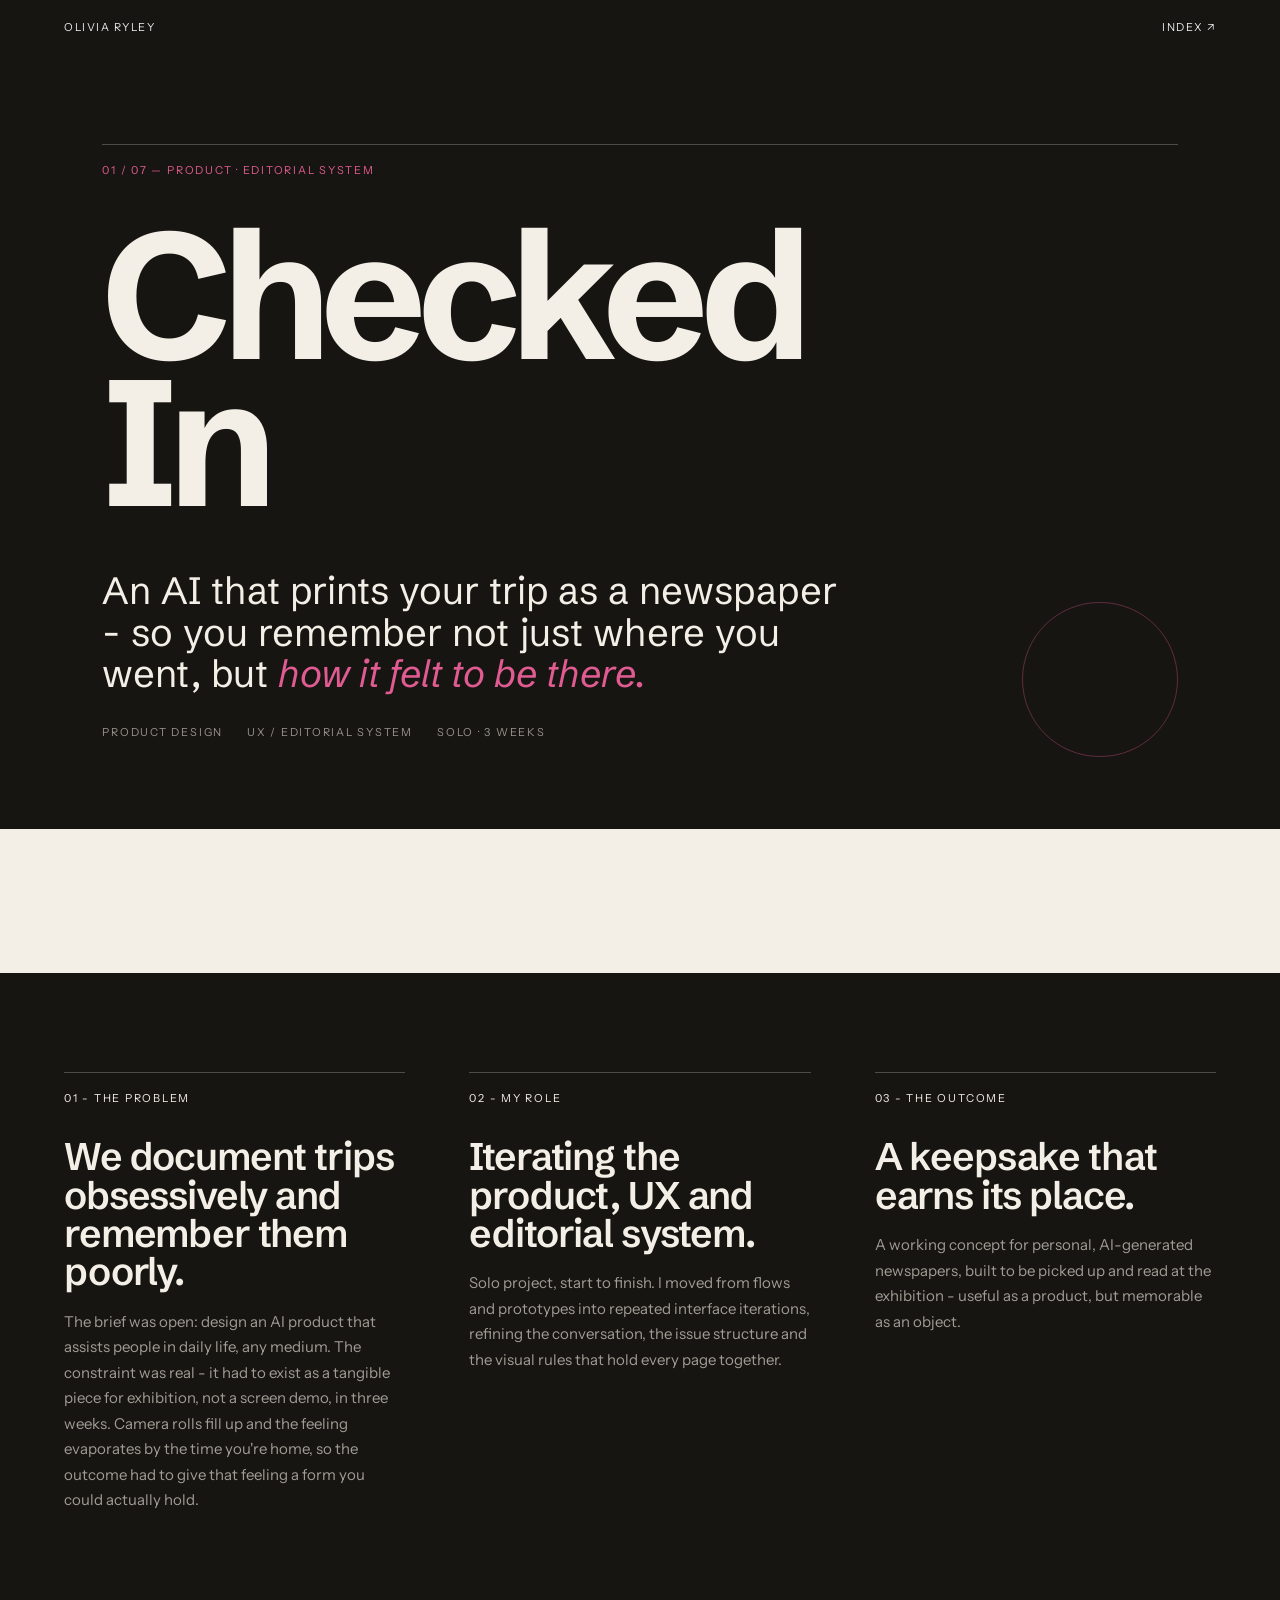
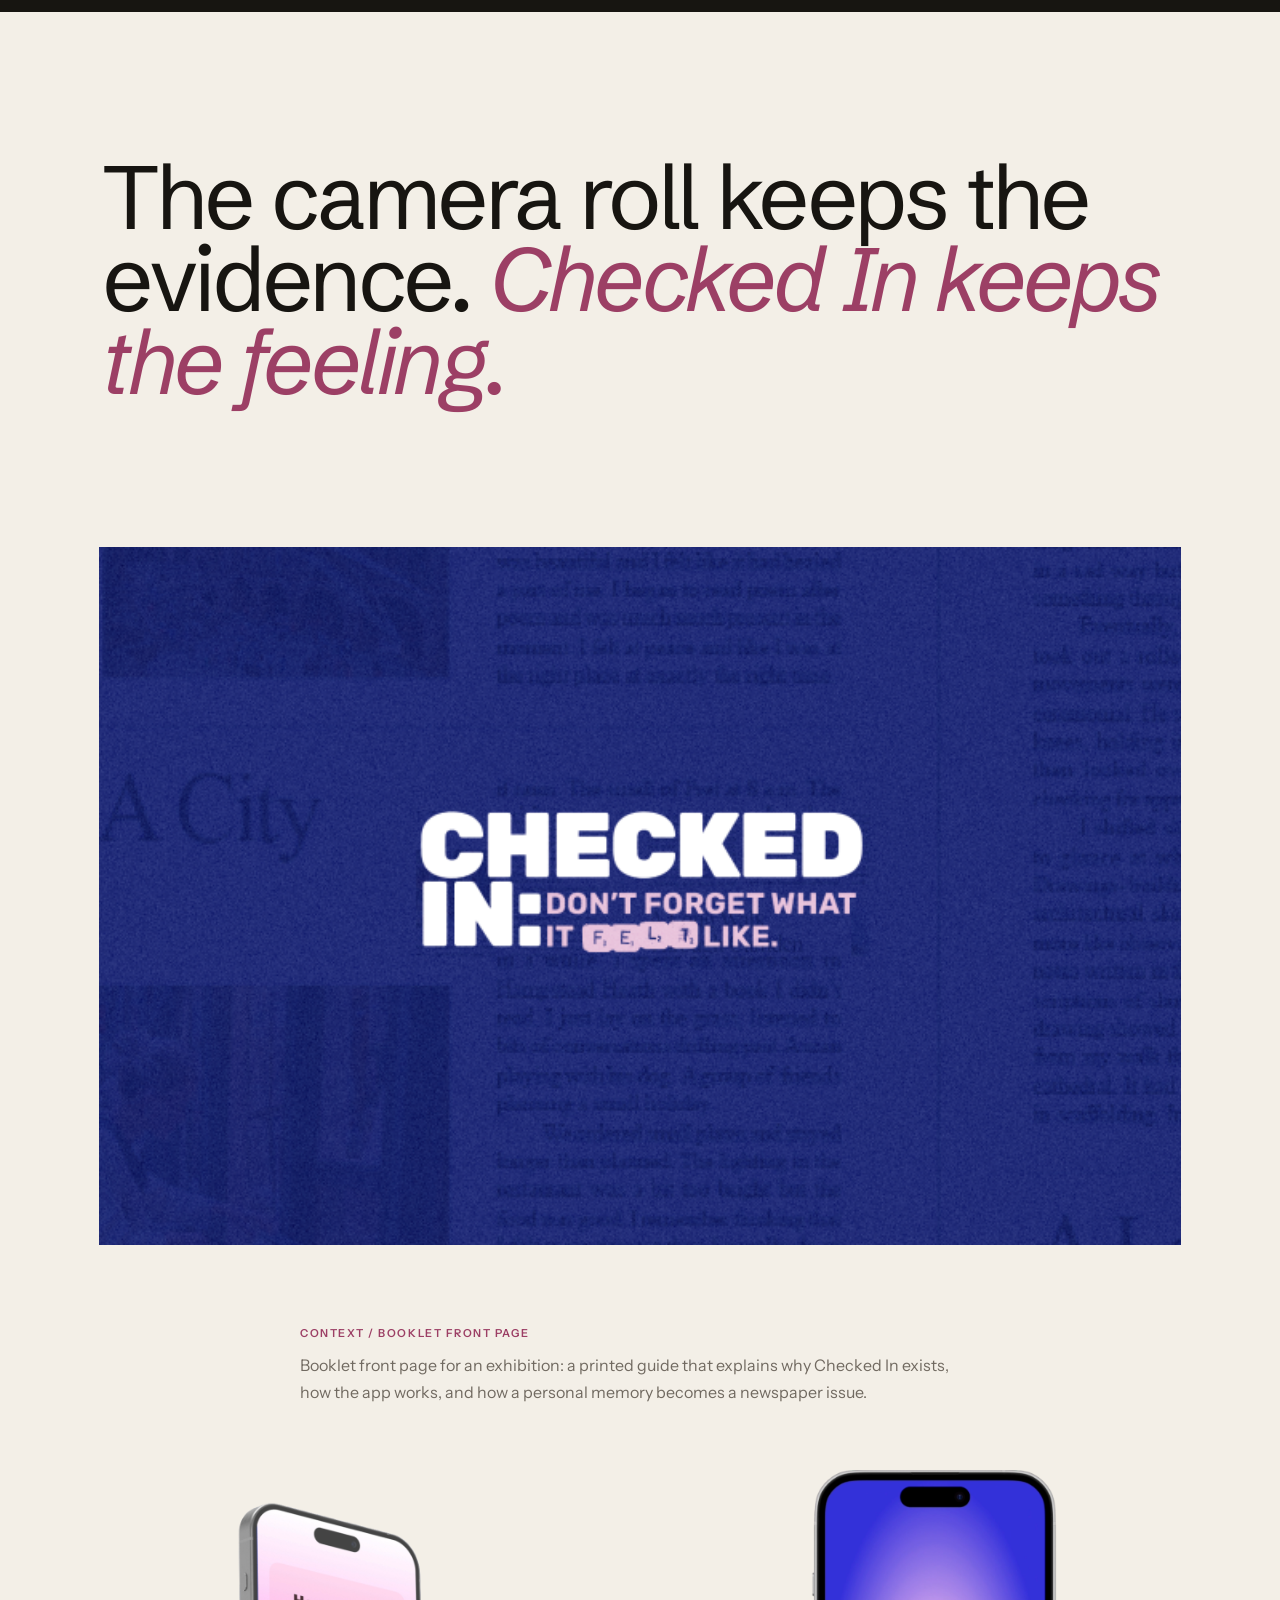
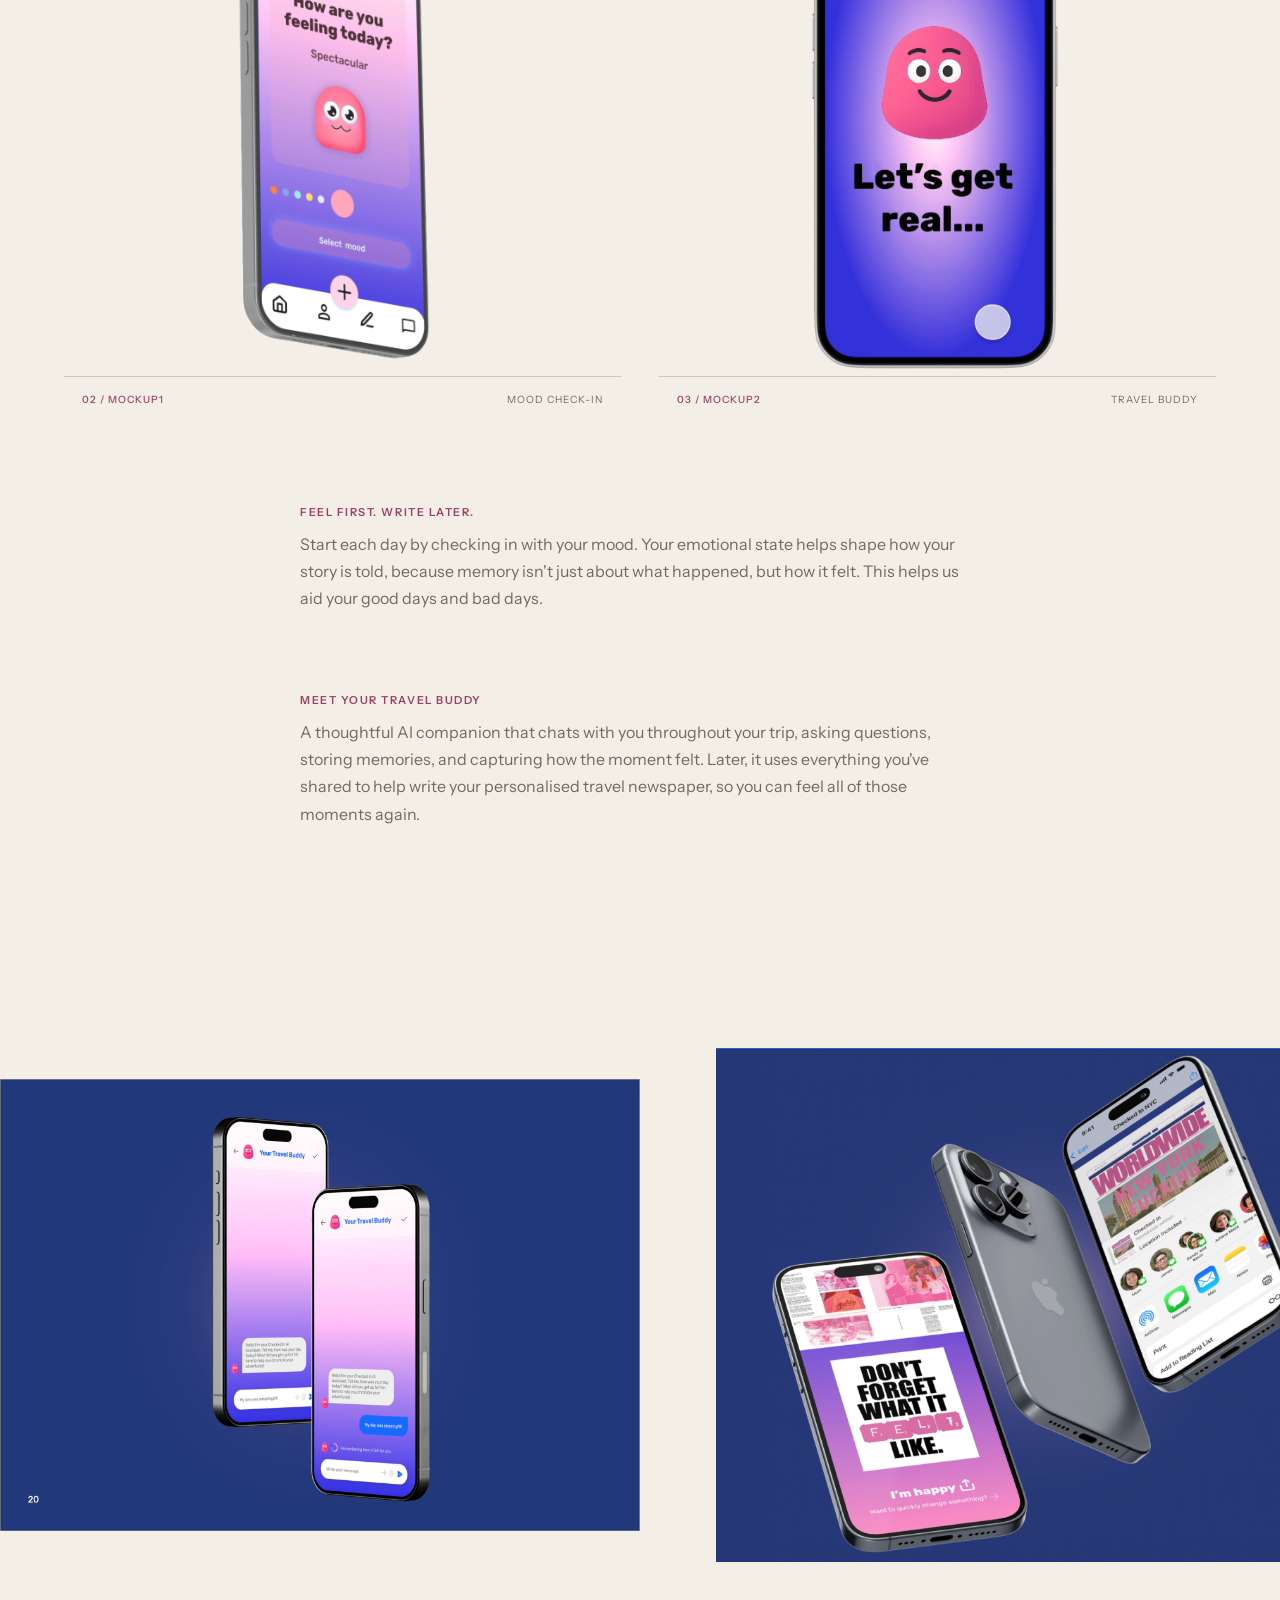
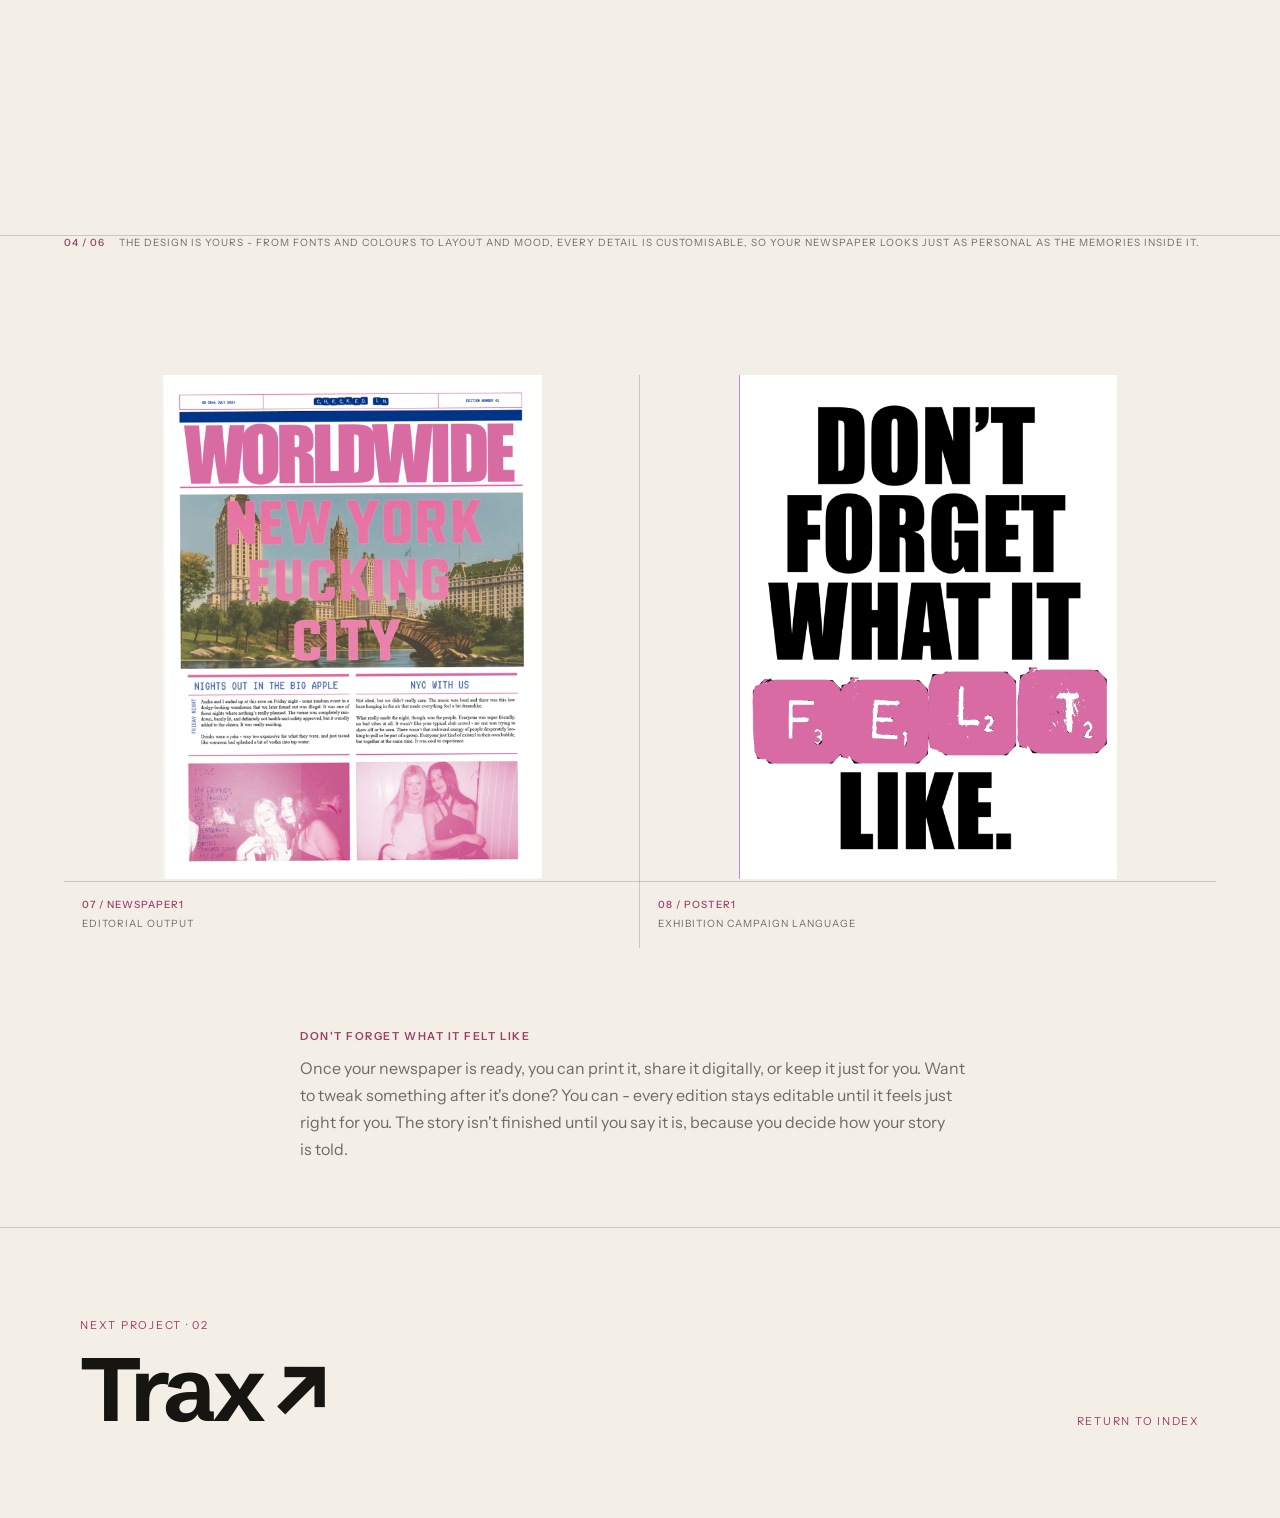
==== commit 0e4c39a9: "Swap Checked In final newspaper image for updated version Co-Authored-By: Claude Sonnet 5 <noreply@a" ====
--- a/projects/checked-in.html
+++ b/projects/checked-in.html
@@ -68,7 +68,7 @@
     <div class="sqrd-zoom-captions" style="max-width:1340px;margin:24px auto 48px;padding:0 clamp(20px,5vw,80px)"><strong>04 / 06</strong><span>The design is yours - from fonts and colours to layout and mood, every detail is customisable, so your newspaper looks just as personal as the memories inside it.</span></div>
 
     <section class="gallery two spread" style="margin-top:clamp(90px,14vh,180px)">
-      <figure><img src="../Media/Checked%20In/Newspaperfinal.png" alt="Checked In finished newspaper issue"><figcaption><strong>07 / newspaper1</strong><span>Editorial output</span></figcaption></figure>
+      <figure><img src="../Media/Checked%20In/newspaper%20final%201.png" alt="Checked In finished newspaper issue"><figcaption><strong>07 / newspaper1</strong><span>Editorial output</span></figcaption></figure>
       <figure><img src="../Media/Checked%20In/Postergraphic.png" alt="Checked In exhibition poster graphic"><figcaption><strong>08 / poster1</strong><span>Exhibition campaign language</span></figcaption></figure>
     </section>
 
--- a/projects/project.css
+++ b/projects/project.css
@@ -17,15 +17,15 @@
 .dissertation-gallery{max-width:none;margin:0;padding:0;display:block}
 .dissertation-gallery figure{border:0;background:var(--paper);overflow:hidden}
 .dissertation-gallery figure img{display:block;width:100%;max-width:760px;margin:0 auto;height:auto;aspect-ratio:auto;object-fit:contain;background:var(--paper)}
-.dissertation .sqrd-apple-rail figure{height:60vh}
+.dissertation .sqrd-apple-rail figure{height:90vh}
 .dissertation .sqrd-zoom-window{height:56vh}
-@media(max-width:900px){.dissertation .sqrd-apple-rail figure{height:48vh}}
-@media(max-width:700px){.dissertation .sqrd-apple-rail figure{height:74vh}}
-.dissertation-gallery figcaption{max-width:1340px;margin:0 auto;padding:16px clamp(20px,5vw,80px) 26px;background:var(--paper)}
+@media(max-width:900px){.dissertation .sqrd-apple-rail figure{height:72vh}}
+@media(max-width:700px){.dissertation .sqrd-apple-rail figure{height:88vh}}
+.dissertation-gallery figcaption{max-width:1340px;margin:2px auto 0;padding:16px clamp(20px,5vw,80px) 26px;background:var(--paper);border-top:1px solid var(--line)}
 .dissertation-gallery.pair{display:grid;grid-template-columns:repeat(2,minmax(0,1fr));gap:clamp(24px,4vw,56px);align-items:start;max-width:1340px;margin:0 auto;padding:0 clamp(20px,5vw,80px)}
 .dissertation-gallery.pair figure{margin:0}
-.dissertation-gallery.pair figure img{max-width:none}
-.dissertation-gallery.pair figcaption{max-width:none;margin:0;padding:16px 0 0}
+.dissertation-gallery.pair figure img{max-width:none;width:100%;height:56vh;object-fit:contain}
+.dissertation-gallery.pair figcaption{max-width:none;margin:2px 0 0;padding:16px 0 0;border-top:1px solid var(--line)}
 @media(max-width:700px){.dissertation-gallery.pair{grid-template-columns:1fr}}
 body:has(img[src*="Checked%20In"]){--red:#df5b91;--wash:#edf1f8}
 body:has(img[src*="Trax"]){--red:#c4ff66;--wash:#16181b;--paper:#f0eee8;--ink:#101114}
@@ -54,6 +54,8 @@
 .trax .project-note h3{color:#355314}
 .trax figure{border:0;background:transparent}
 .trax .gallery figure img,.trax .gallery figure video{aspect-ratio:auto;height:auto;object-fit:contain;background:transparent}
+.trax .gallery-match-height figure img{height:60vh}
+@media(max-width:700px){.trax .gallery-match-height figure img{height:38vh}}
 .trax .gallery video{max-height:85vh;width:auto;max-width:100%;margin:0 auto}
 .trax .identity-stage video{border-radius:18px}
 .trax-banner{width:100vw;position:relative;left:50%;right:50%;margin-left:-50vw;margin-right:-50vw;max-width:none;padding:0;background:#101114}
@@ -107,6 +109,11 @@
 @media(max-width:700px){.sqrd-pair{grid-template-columns:1fr;gap:32px}}
 .sqrd-apple-stage{position:relative}
 .sqrd-apple-stage.pin-active{height:280vh}
+.sqrd-apple-stage-lg .sqrd-apple-rail figure{flex-basis:70vw}
+@media(max-width:900px){.sqrd-apple-stage-lg .sqrd-apple-rail figure{flex-basis:100vw}}
+.sqrd-apple-stage-skincare .sqrd-apple-rail{gap:16px}
+.sqrd-apple-stage-skincare .sqrd-apple-figure-lg{flex:0 0 62vw}
+@media(max-width:900px){.sqrd-apple-stage-skincare .sqrd-apple-figure-lg{flex:0 0 100vw}}
 .sqrd-apple-stage.pin-active .sqrd-apple-rail{position:sticky;top:0;overflow-x:hidden;scroll-snap-type:none}
 .sqrd-apple-rail{position:relative;max-width:none;padding:0;margin:0;display:flex;align-items:stretch;gap:0;overflow-x:auto;scroll-snap-type:x mandatory;scrollbar-width:none;background:var(--paper)}
 .sqrd-apple-rail::-webkit-scrollbar{display:none}
@@ -151,14 +158,14 @@
 figure img,figure video{display:block;width:100%;height:100%;object-fit:contain;aspect-ratio:4/3;background:var(--wash)}
 figure.wide img,figure.wide video{aspect-ratio:16/9}
 .on .gallery.two figure:not(.wide) img{width:100%;height:52vh;aspect-ratio:auto;object-fit:cover;padding:0}
-.on .gallery.two figure.wide img,.on .gallery.two figure.wide video{aspect-ratio:16/9;height:auto;object-fit:cover}
+.on .gallery.two figure.wide img,.on .gallery.two figure.wide video{aspect-ratio:16/9;height:auto;object-fit:contain}
 .on section.gallery{margin-top:clamp(64px,9vh,120px)}
 .on .statement + section.gallery{margin-top:0}
 .on .project-note{margin-top:clamp(64px,9vh,120px);margin-bottom:clamp(64px,9vh,120px)}
 .on .sqrd-apple-stage{margin-top:clamp(40px,6vh,80px)}
-.on .sqrd-apple-rail figure{height:60vh}
-@media(max-width:900px){.on .sqrd-apple-rail figure{height:48vh}}
-@media(max-width:700px){.on .sqrd-apple-rail figure{height:74vh}}
+.on .sqrd-apple-rail figure{height:78vh}
+@media(max-width:900px){.on .sqrd-apple-rail figure{height:62vh}}
+@media(max-width:700px){.on .sqrd-apple-rail figure{height:80vh}}
 @media(max-width:700px){.on .gallery.two figure:not(.wide) img{height:32vh}}
 .you-are-here .gallery figure video{padding:0}
 .gallery figure:nth-child(2){transform:translateY(clamp(18px,4vw,70px))}
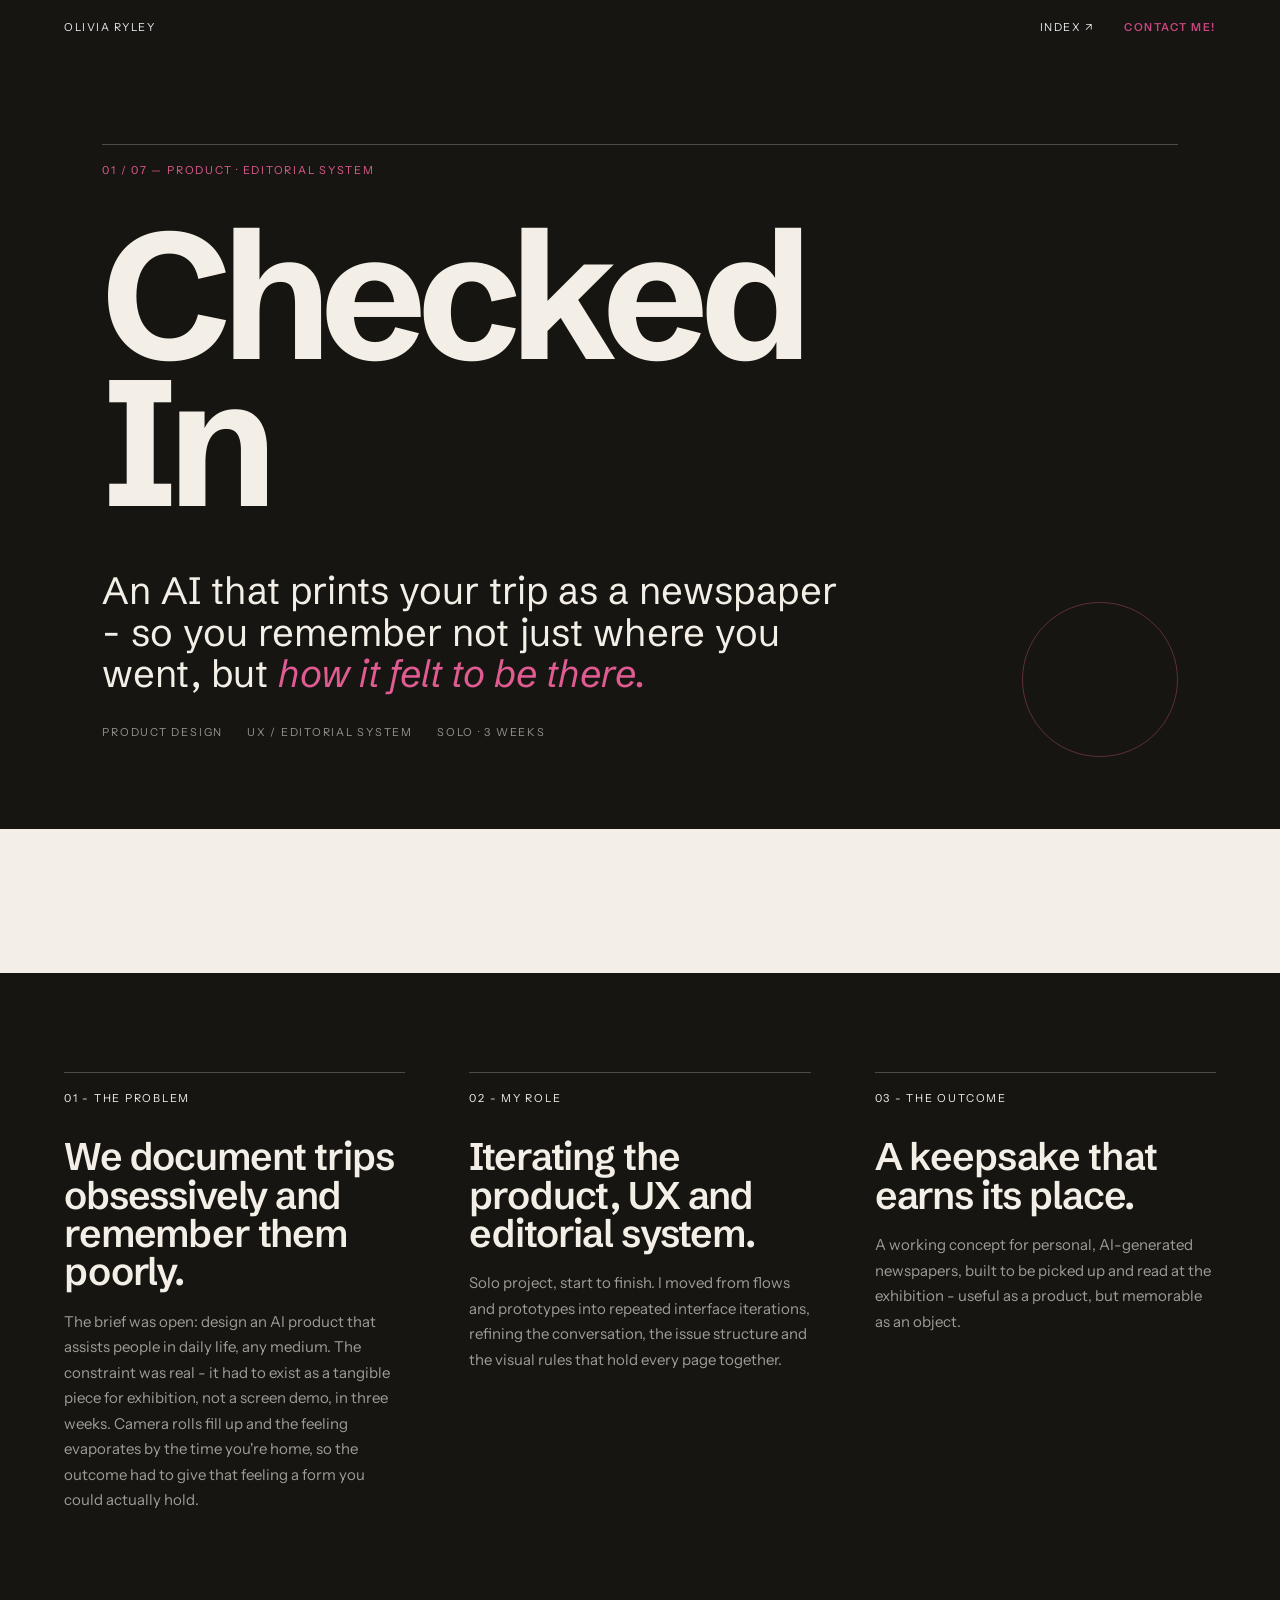
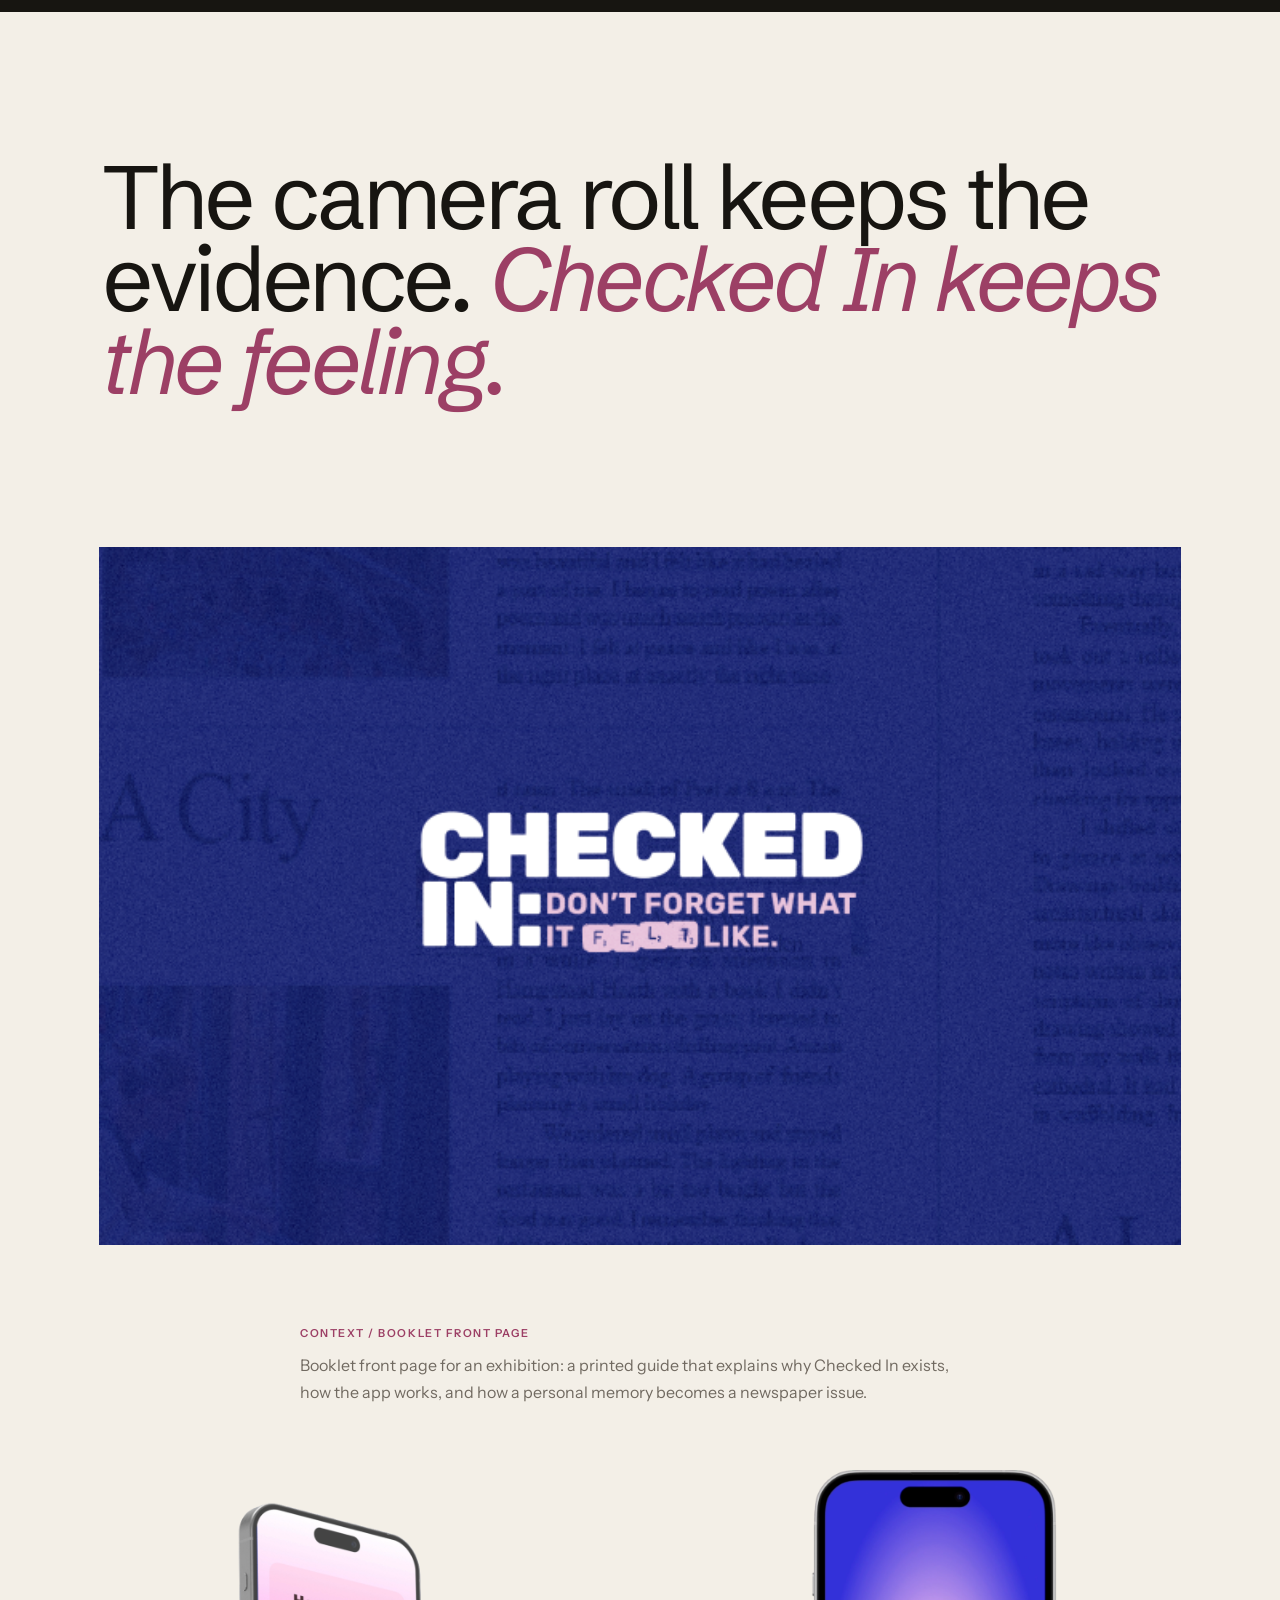
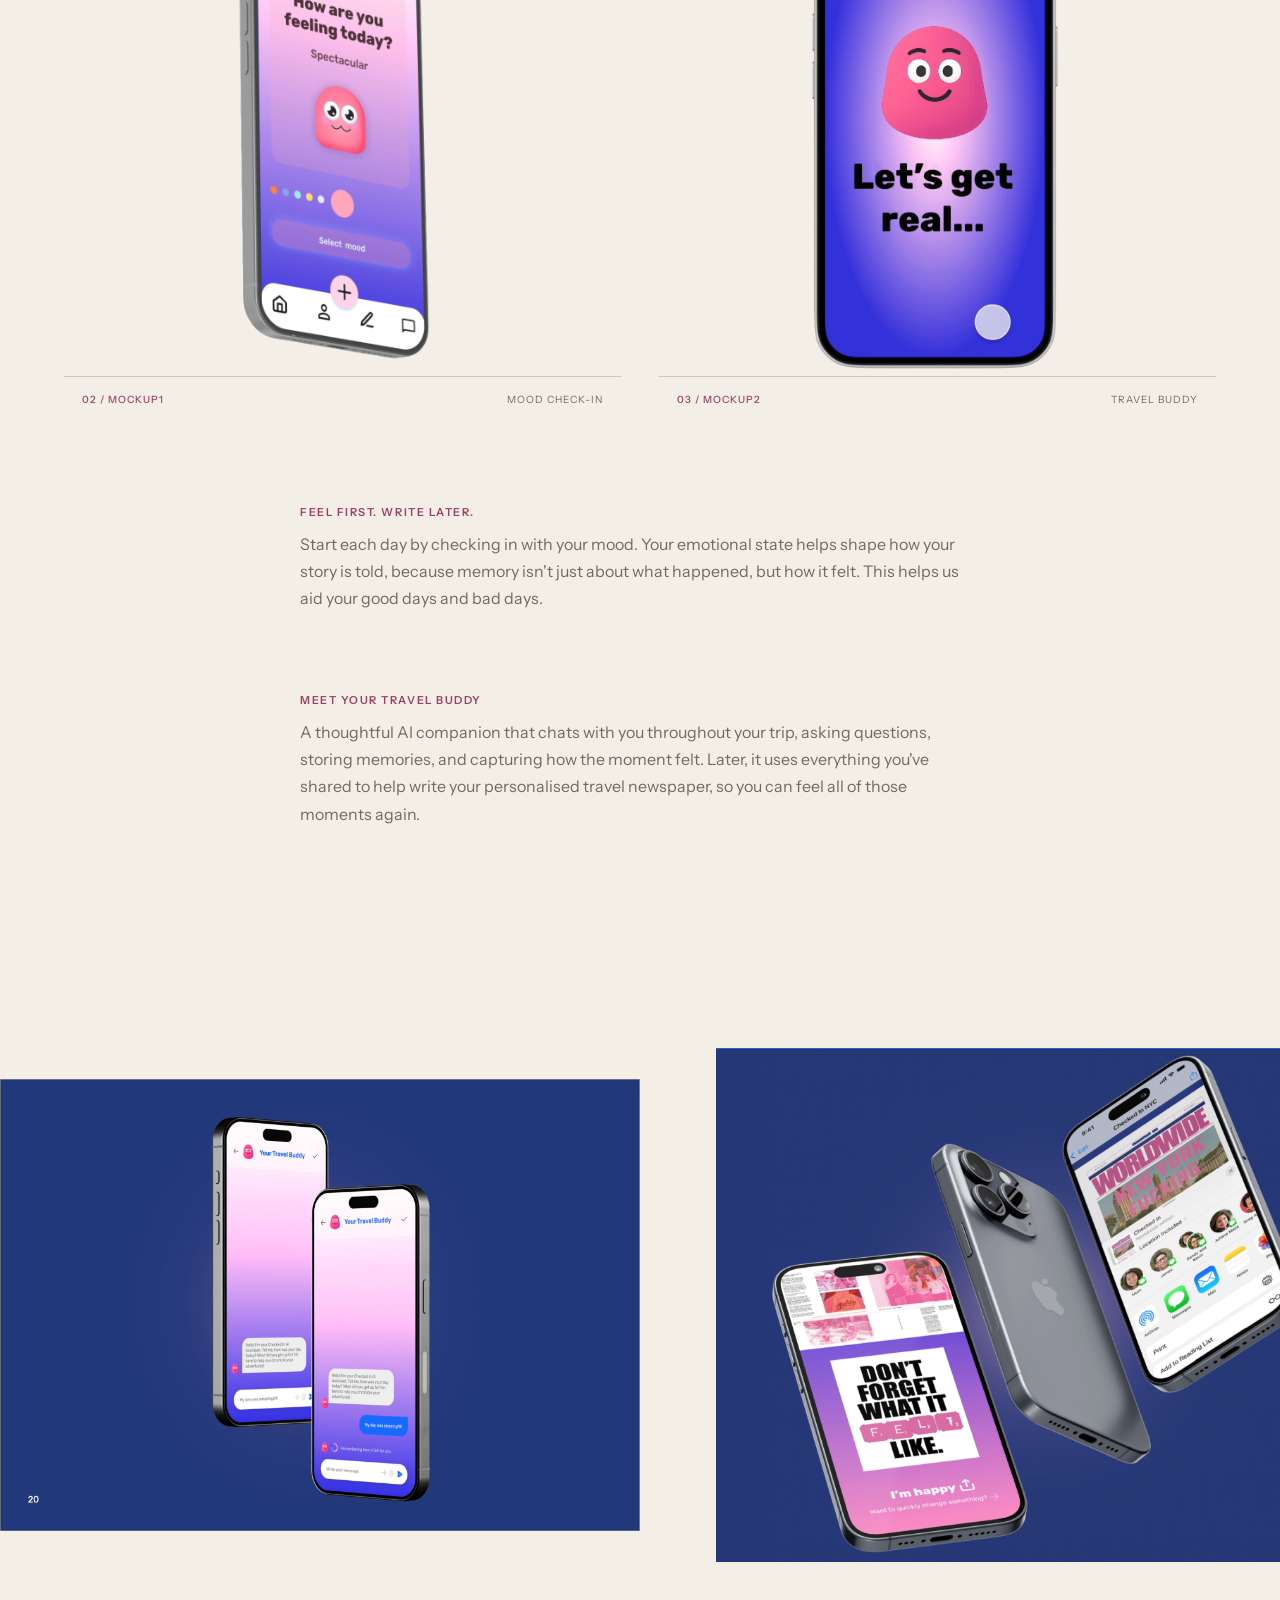
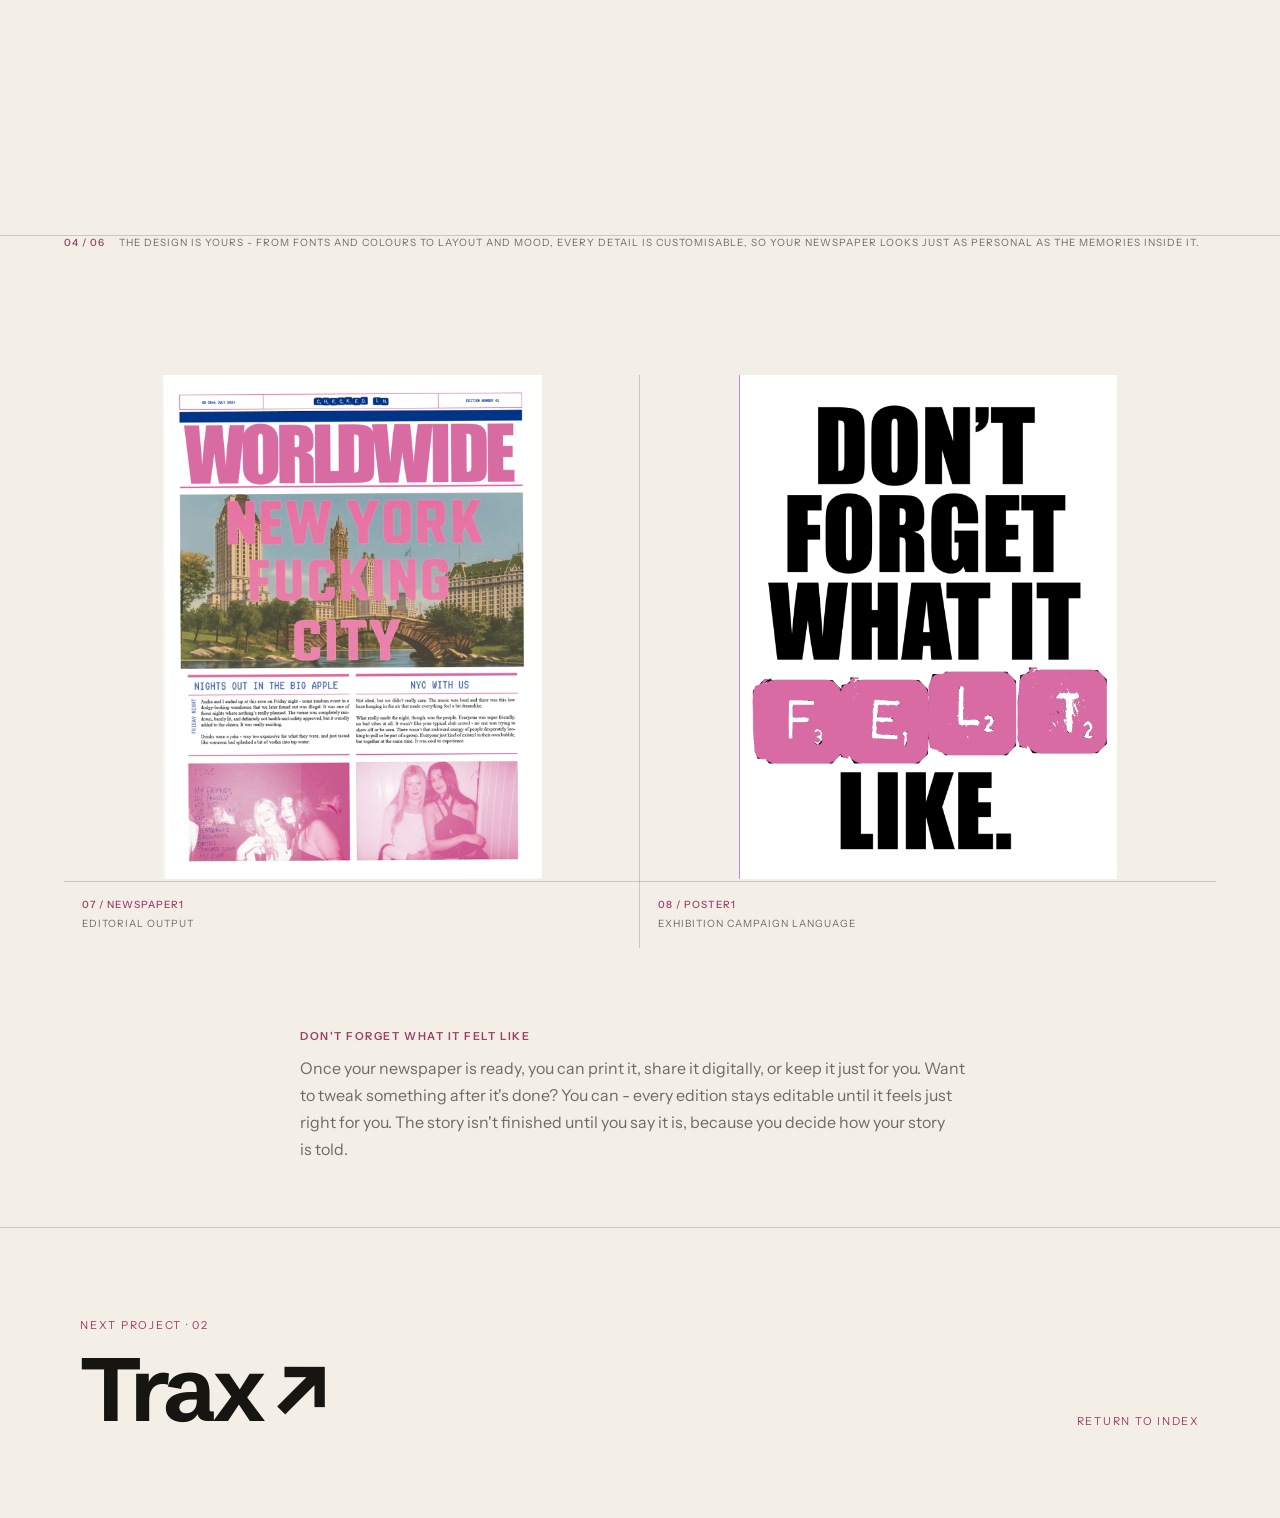
==== commit 4ca9c7f2: "Add "Contact me!" to every project page's nav, themed per page Project pages only had "Olivia Ryley"" ====
--- a/projects/checked-in.html
+++ b/projects/checked-in.html
@@ -4,12 +4,16 @@
   <meta charset="utf-8">
   <meta name="viewport" content="width=device-width, initial-scale=1">
   <title>Checked In - Olivia Ryley</title>
+  <link rel="icon" type="image/png" href="[data-uri]">
   <link rel="stylesheet" href="project.css">
 </head>
 <body class="checked-in"><a class="skip-link" href="#main-content">Skip to case study</a>
   <nav class="topbar">
     <a href="../index.html">Olivia Ryley</a>
-    <a href="../index.html#index">Index ↗︎</a>
+    <span style="display:flex;align-items:center;gap:clamp(16px,2.4vw,32px);">
+      <a href="../index.html#index">Index ↗︎</a>
+      <a href="../index.html#contact" style="color:var(--red);font-weight:600;">Contact me!</a>
+    </span>
   </nav>
 
   <header class="hero">
@@ -93,7 +97,8 @@
         var rect = stage.getBoundingClientRect();
         var total = stage.offsetHeight - window.innerHeight;
         if (total <= 0) return;
-        var progress = Math.max(0, Math.min(1, -rect.top / total));
+        var trigger = window.innerHeight * 0.12;
+        var progress = Math.max(0, Math.min(1, (trigger - rect.top) / total));
         var maxScroll = rail.scrollWidth - rail.clientWidth;
         rail.scrollLeft = progress * maxScroll;
       }
--- a/projects/project.css
+++ b/projects/project.css
@@ -19,8 +19,8 @@
 .dissertation-gallery figure img{display:block;width:100%;max-width:760px;margin:0 auto;height:auto;aspect-ratio:auto;object-fit:contain;background:var(--paper)}
 .dissertation .sqrd-apple-rail figure{height:90vh}
 .dissertation .sqrd-zoom-window{height:56vh}
-@media(max-width:900px){.dissertation .sqrd-apple-rail figure{height:72vh}}
-@media(max-width:700px){.dissertation .sqrd-apple-rail figure{height:88vh}}
+@media(max-width:900px){.dissertation .sqrd-apple-rail figure{height:84vh}}
+@media(max-width:700px){.dissertation .sqrd-apple-rail figure{height:92vh}}
 .dissertation-gallery figcaption{max-width:1340px;margin:2px auto 0;padding:16px clamp(20px,5vw,80px) 26px;background:var(--paper);border-top:1px solid var(--line)}
 .dissertation-gallery.pair{display:grid;grid-template-columns:repeat(2,minmax(0,1fr));gap:clamp(24px,4vw,56px);align-items:start;max-width:1340px;margin:0 auto;padding:0 clamp(20px,5vw,80px)}
 .dissertation-gallery.pair figure{margin:0}
@@ -59,8 +59,8 @@
 .trax .gallery video{max-height:85vh;width:auto;max-width:100%;margin:0 auto}
 .trax .identity-stage video{border-radius:18px}
 .trax-banner{width:100vw;position:relative;left:50%;right:50%;margin-left:-50vw;margin-right:-50vw;max-width:none;padding:0;background:#101114}
-.trax-banner img{width:100%;height:auto;max-height:70vh;object-fit:contain;display:block;margin:0 auto}
-@media(max-width:700px){.trax-banner img{max-height:40vh}}
+.trax-banner img,.trax-banner video{width:100%;height:auto;max-height:70vh;object-fit:contain;display:block;margin:0 auto}
+@media(max-width:700px){.trax-banner img,.trax-banner video{max-height:40vh}}
 .trax-full-bleed{width:100vw;position:relative;left:50%;right:50%;margin-left:-50vw;margin-right:-50vw;max-width:none;padding:clamp(30px,5vh,60px) 0;background:var(--paper)}
 .trax-full-bleed img{width:100%;height:auto;max-height:85vh;object-fit:contain;display:block;margin:0 auto}
 .trax-full-bleed figcaption{max-width:1340px;margin:16px auto 0;padding:0 clamp(20px,5vw,80px)}
@@ -109,17 +109,19 @@
 @media(max-width:700px){.sqrd-pair{grid-template-columns:1fr;gap:32px}}
 .sqrd-apple-stage{position:relative}
 .sqrd-apple-stage.pin-active{height:280vh}
+.dissertation .sqrd-apple-stage.pin-active{height:150vh}
 .sqrd-apple-stage-lg .sqrd-apple-rail figure{flex-basis:70vw}
-@media(max-width:900px){.sqrd-apple-stage-lg .sqrd-apple-rail figure{flex-basis:100vw}}
+@media(max-width:900px){.sqrd-apple-stage-lg .sqrd-apple-rail{padding:0;gap:0}.sqrd-apple-stage-lg .sqrd-apple-rail figure{flex-basis:150vw;height:58vw;scroll-snap-align:start}}
 .sqrd-apple-stage-skincare .sqrd-apple-rail{gap:16px}
 .sqrd-apple-stage-skincare .sqrd-apple-figure-lg{flex:0 0 62vw}
-@media(max-width:900px){.sqrd-apple-stage-skincare .sqrd-apple-figure-lg{flex:0 0 100vw}}
-.sqrd-apple-stage.pin-active .sqrd-apple-rail{position:sticky;top:0;overflow-x:hidden;scroll-snap-type:none}
+@media(max-width:900px){.sqrd-apple-stage-skincare .sqrd-apple-rail{padding:0;gap:0}.sqrd-apple-stage-skincare .sqrd-apple-figure-lg{flex:0 0 100vw;scroll-snap-align:start}}
+.sqrd-apple-stage.pin-active .sqrd-apple-rail{position:sticky;top:12vh;overflow-x:hidden;scroll-snap-type:none}
 .sqrd-apple-rail{position:relative;max-width:none;padding:0;margin:0;display:flex;align-items:stretch;gap:0;overflow-x:auto;scroll-snap-type:x mandatory;scrollbar-width:none;background:var(--paper)}
 .sqrd-apple-rail::-webkit-scrollbar{display:none}
 .sqrd-apple-rail figure{transition:transform .2s ease,opacity .2s ease;will-change:transform,opacity;position:relative;z-index:1;flex:0 0 50vw;margin:0;scroll-snap-align:start;border:0;background:var(--paper);overflow:hidden;height:92vh}
 .sqrd-apple-rail figure img{width:100%;height:100%;aspect-ratio:auto;object-fit:contain;background:var(--paper);display:block}
-@media(max-width:900px){.sqrd-apple-rail figure{flex:0 0 100vw;height:64vh}}
+@media(max-width:900px){.sqrd-apple-rail figure{flex:0 0 150vw;height:112vw}}
+@media(max-width:900px){.sqrd-apple-stage-matchbox .sqrd-apple-rail figure{flex:0 0 100vw;height:100vw}}
 .sqrd-zoom-stage{position:relative}
 .sqrd-zoom-stage.pin-active{height:220vh}
 .sqrd-zoom-window{position:relative;overflow:hidden;height:70vh;background:var(--paper)}
@@ -163,9 +165,9 @@
 .on .statement + section.gallery{margin-top:0}
 .on .project-note{margin-top:clamp(64px,9vh,120px);margin-bottom:clamp(64px,9vh,120px)}
 .on .sqrd-apple-stage{margin-top:clamp(40px,6vh,80px)}
+@media(max-width:700px){.on .sqrd-apple-stage{margin-top:20px}}
 .on .sqrd-apple-rail figure{height:78vh}
-@media(max-width:900px){.on .sqrd-apple-rail figure{height:62vh}}
-@media(max-width:700px){.on .sqrd-apple-rail figure{height:80vh}}
+@media(max-width:900px){.on .sqrd-apple-rail figure{flex:0 0 150vw;height:84vw}}
 @media(max-width:700px){.on .gallery.two figure:not(.wide) img{height:32vh}}
 .you-are-here .gallery figure video{padding:0}
 .gallery figure:nth-child(2){transform:translateY(clamp(18px,4vw,70px))}
@@ -193,7 +195,7 @@
 .role-detail li::before{content:'↳';position:absolute;left:0;color:var(--red-text)}
 .storyboard-scroll-stage{position:relative}
 .storyboard-scroll-stage.pin-active{height:220vh}
-.storyboard-scroll-stage.pin-active .storyboard-rail{position:sticky;top:0;overflow-x:hidden;scroll-snap-type:none}
+.storyboard-scroll-stage.pin-active .storyboard-rail{position:sticky;top:12vh;overflow-x:hidden;scroll-snap-type:none}
 .storyboard-rail{position:relative;display:flex;align-items:center;gap:18px;overflow-x:auto;max-width:none;padding:28px max(20px,calc((100vw - 1340px)/2)) 42px;scroll-snap-type:x mandatory;scrollbar-width:thin;background:var(--paper)}
 .storyboard-rail figure{transition:transform .2s ease,opacity .2s ease;will-change:transform,opacity}
 .storyboard-rail::before{content:'';position:absolute;left:0;right:0;top:50%;height:1px;background:var(--line)}
@@ -203,15 +205,18 @@
 .storyboard-rail figcaption{background:var(--paper)}
 .emma-basic .storyboard-rail figure{transform:none;background:var(--paper);border:0;flex:0 0 min(88vw,860px)}
 .emma-basic .storyboard-rail figure img{height:clamp(320px,50vw,620px)}
+@media(max-width:900px){.emma-basic .storyboard-rail figure{flex:0 0 150vw}.emma-basic .website-gallery figure{flex:0 0 150vw}}
 .trax .gallery figure:nth-child(2),.trax .gallery figure:nth-child(4){transform:none}
 .trax .sqrd-apple-stage{margin-bottom:clamp(40px,6vh,80px)}
+@media(max-width:700px){.trax .sqrd-apple-stage{margin-bottom:20px}}
+@media(max-width:900px){.trax .sqrd-apple-rail figure{flex:0 0 150vw;height:84vw}}
 .trax .storyboard-rail figure{flex:0 0 min(88vw,860px);background:transparent}
 .trax .storyboard-rail figure img{background:transparent}
 .trax .storyboard-rail figure img{height:clamp(320px,50vw,620px)}
 .emma-basic .storyboard-rail figcaption{display:none}
 .website-scroll-stage{position:relative}
 .website-scroll-stage.pin-active{height:260vh}
-.website-scroll-stage.pin-active .website-gallery{position:sticky;top:0;overflow-x:hidden;scroll-snap-type:none}
+.website-scroll-stage.pin-active .website-gallery{position:sticky;top:12vh;overflow-x:hidden;scroll-snap-type:none}
 .website-gallery{position:relative;max-width:none;padding:30px 0 48px;display:flex;align-items:center;gap:clamp(18px,3vw,42px);overflow-x:auto;scroll-snap-type:x mandatory;scrollbar-width:thin;background:var(--paper)}
 .website-gallery figure{transition:transform .2s ease,opacity .2s ease;will-change:transform,opacity}
 .website-gallery::after{content:'';position:absolute;left:max(20px,calc((100vw - 1340px)/2));right:max(20px,calc((100vw - 1340px)/2));bottom:22px;height:1px;background:var(--line)}
@@ -234,7 +239,7 @@
 .next a:last-child{text-align:right}
 .next a:hover h2{color:var(--red-text);transform:translateX(4px)}
 .next a:last-child:hover h2{transform:translateX(-4px)}
-@media(max-width:700px){.gallery{padding:0 20px;gap:14px}.gallery.two,.gallery.three{grid-template-columns:repeat(2,minmax(0,1fr))}.gallery figure:nth-child(2),.gallery figure:nth-child(4){transform:none}figure img,figure video{max-height:42vh}.checked-in .lead-gallery figure:first-child img{max-height:none}.process{grid-template-columns:1fr;margin-top:80px}.next{align-items:start;flex-direction:column}.next a:last-child{text-align:left}.topbar{position:absolute}.hero::after{right:20px;bottom:36px}.sqrd-gallery{gap:clamp(40px,10vw,64px)}.sqrd-gallery img,.sqrd-gallery video{max-height:56vh}.sqrd-portrait img{aspect-ratio:3/4}.sqrd-apple-rail figure{height:78vh}.sqrd-zoom-window{height:74vh}.sqrd-zoom-stage.pin-active .sqrd-zoom-window{top:4vh}.sqrd-apple-stage.pin-active{height:170vh}.sqrd-zoom-stage.pin-active{height:160vh}}
+@media(max-width:700px){.gallery{padding:0 20px;gap:14px}.gallery.two,.gallery.three{grid-template-columns:repeat(2,minmax(0,1fr))}.gallery figure:nth-child(2),.gallery figure:nth-child(4){transform:none}figure img,figure video{max-height:42vh}.checked-in .lead-gallery figure:first-child img{max-height:none}.process{grid-template-columns:1fr;margin-top:80px}.next{align-items:start;flex-direction:column}.next a:last-child{text-align:left}.topbar{position:absolute}.hero::after{right:20px;bottom:36px}.sqrd-gallery{gap:clamp(40px,10vw,64px)}.sqrd-gallery img,.sqrd-gallery video{max-height:56vh}.sqrd-portrait img{aspect-ratio:3/4}.sqrd-zoom-window{height:74vh}.sqrd-zoom-stage.pin-active .sqrd-zoom-window{top:4vh}.sqrd-apple-stage.pin-active{height:170vh}.sqrd-zoom-stage.pin-active{height:160vh}}
 @media(max-width:480px){.gallery.two,.gallery.three{grid-template-columns:1fr}figure img,figure video{max-height:48vh}}
 
 /* Mobile-only refinements (max-width:700px) - deliberately scoped so laptop/desktop layout is untouched */
@@ -249,7 +254,7 @@
 
   /* 2. Strict image height ceiling everywhere, so no single image forces a deep scroll to see it in full */
   figure img,figure video,.sqrd-gallery img,.sqrd-gallery video,.dissertation-gallery figure img{max-height:60vh}
-  .storyboard-rail figure img,.website-gallery figure img{max-height:60vh}
+  .storyboard-rail figure img,.website-gallery figure img{height:auto;max-height:60vh}
 
   /* 4. Tighter vertical rhythm: less section padding and smaller headings on mobile only */
   .hero{padding-top:100px;padding-bottom:56px}
@@ -260,12 +265,19 @@
   .process h2{font-size:clamp(20px,6vw,28px);margin:20px 0 12px}
   .project-note{margin-top:clamp(40px,7vh,64px);margin-bottom:clamp(28px,5vh,48px)}
   .sqrd-blurb{font-size:15px}
+
+  /* 5. Swipe affordance: an animated nudge label on horizontally-scrollable strips so swiping reads as obvious, not accidental */
+  .gallery.three{position:relative}
+  .gallery.three::after{content:'Swipe';position:absolute;right:14px;bottom:14px;z-index:6;font:11px 'Instrument Sans',sans-serif;letter-spacing:.14em;text-transform:uppercase;color:#f4f1ea;background:rgba(22,20,15,.7);padding:6px 12px;border-radius:999px;pointer-events:none;animation:swipe-nudge 1.6s ease-in-out infinite}
 }
+@keyframes swipe-nudge{0%,100%{transform:translateX(0);opacity:.85}50%{transform:translateX(-6px);opacity:.55}}
+@media(prefers-reduced-motion:reduce){.gallery.three::after{animation:none}}
+@media(max-width:700px){.sqrd-zoom-captions{margin:14px auto 28px!important}}
 
 /* 3. Collapsible detail on mobile only - Emma Basic's long role list defaults open (unchanged content) but can be tucked away */
 .role-detail summary{display:none}
 @media(max-width:700px){
-  .role-detail summary{display:block;list-style:none;cursor:pointer;margin:0 0 18px;padding:0;font:12px 'Instrument Sans',sans-serif;letter-spacing:.1em;text-transform:uppercase;color:var(--red-text)}
+  .role-detail summary{display:flex;justify-content:space-between;align-items:center;gap:14px;list-style:none;cursor:pointer;margin:0 0 18px;padding:0;font:12px 'Instrument Sans',sans-serif;letter-spacing:.1em;text-transform:uppercase;color:var(--red-text)}
   .role-detail summary::-webkit-details-marker{display:none}
   .role-detail summary::after{content:'Hide the detail ↑︎'}
   .role-detail details:not([open]) summary::after{content:'Show the detail ↓︎'}
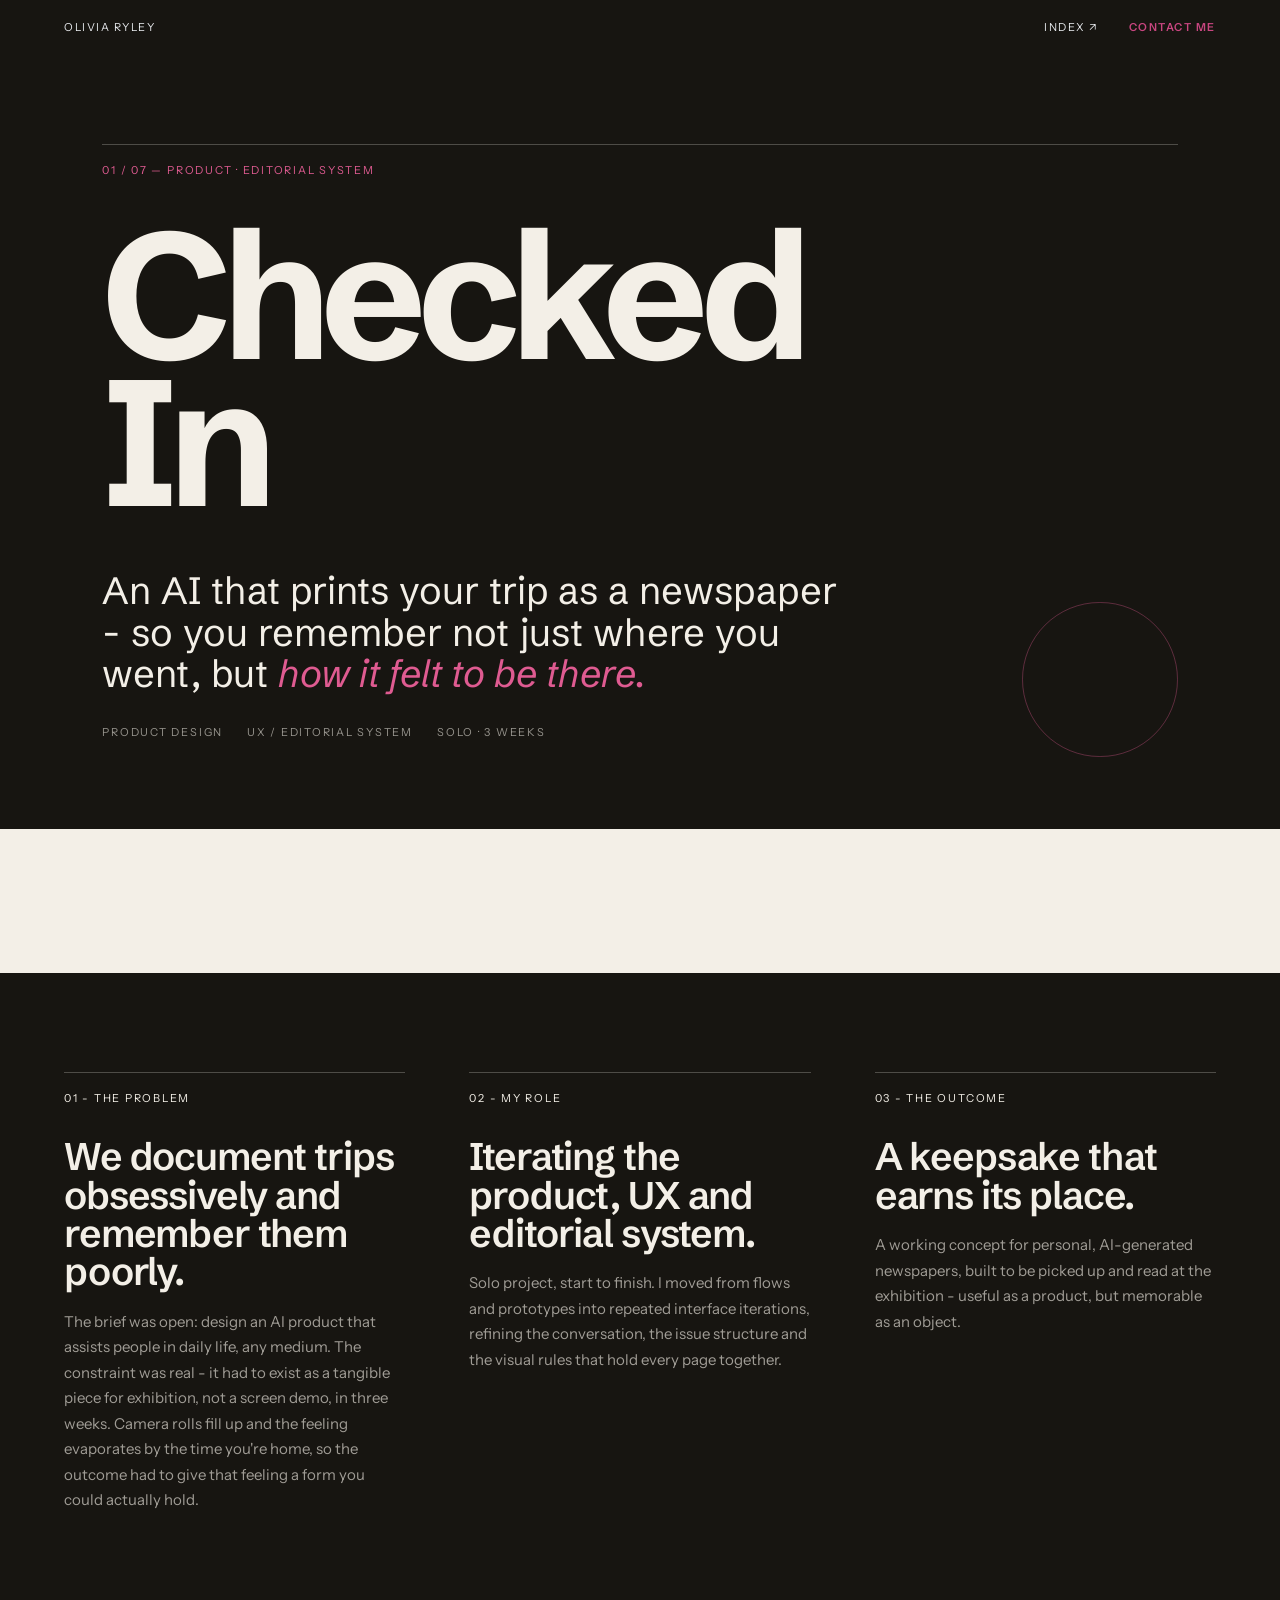
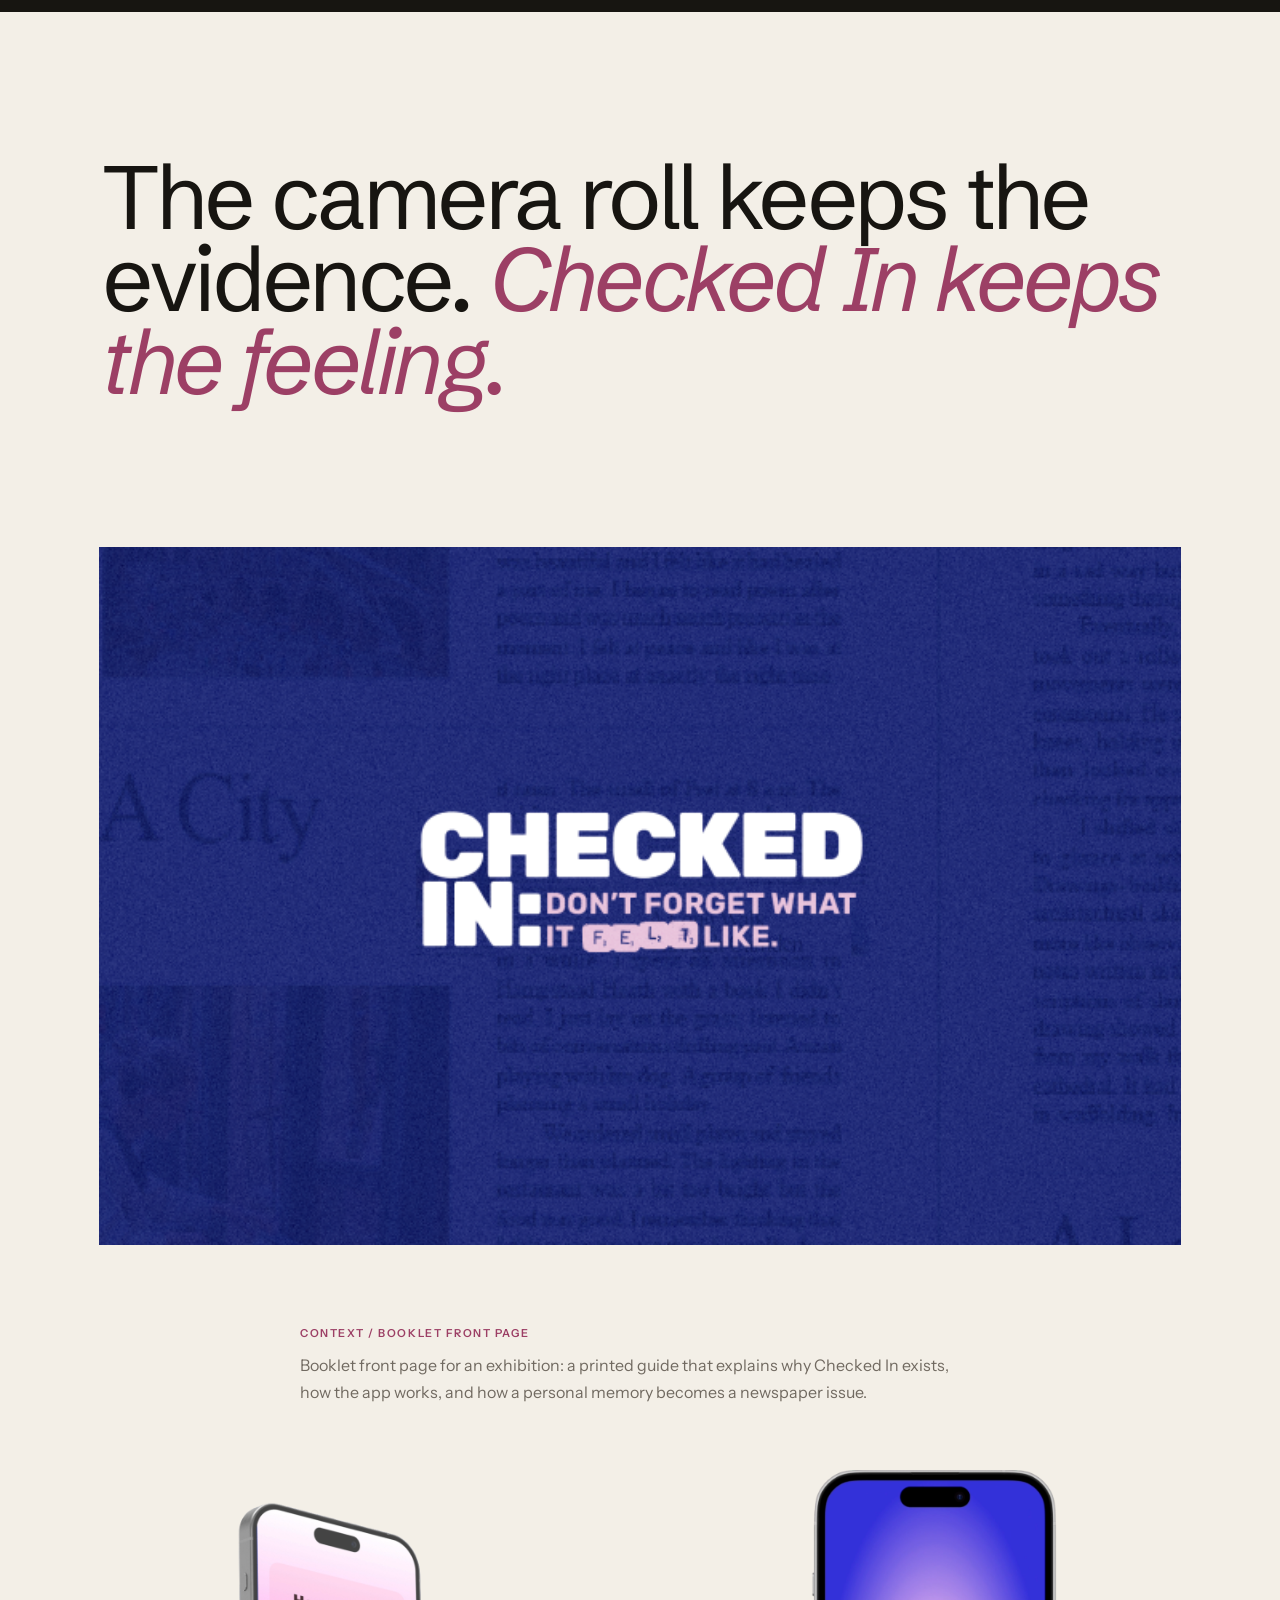
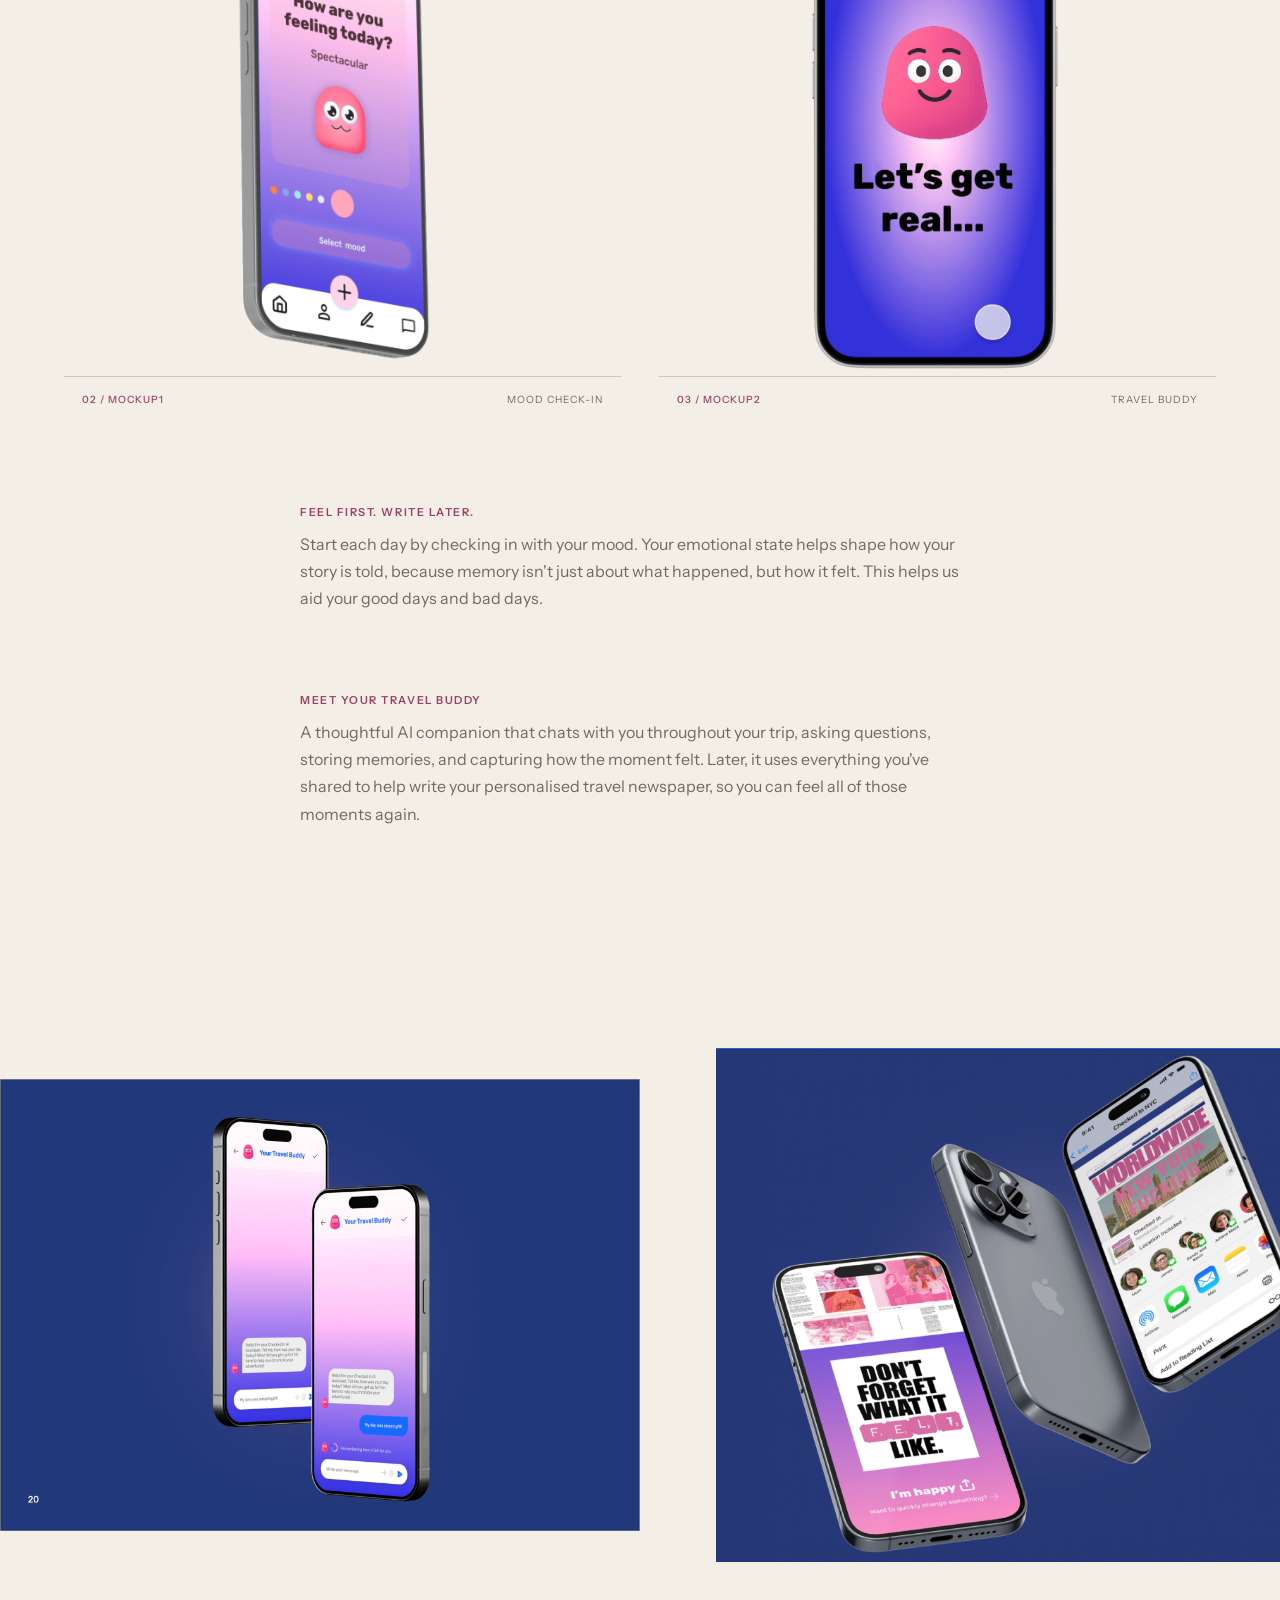
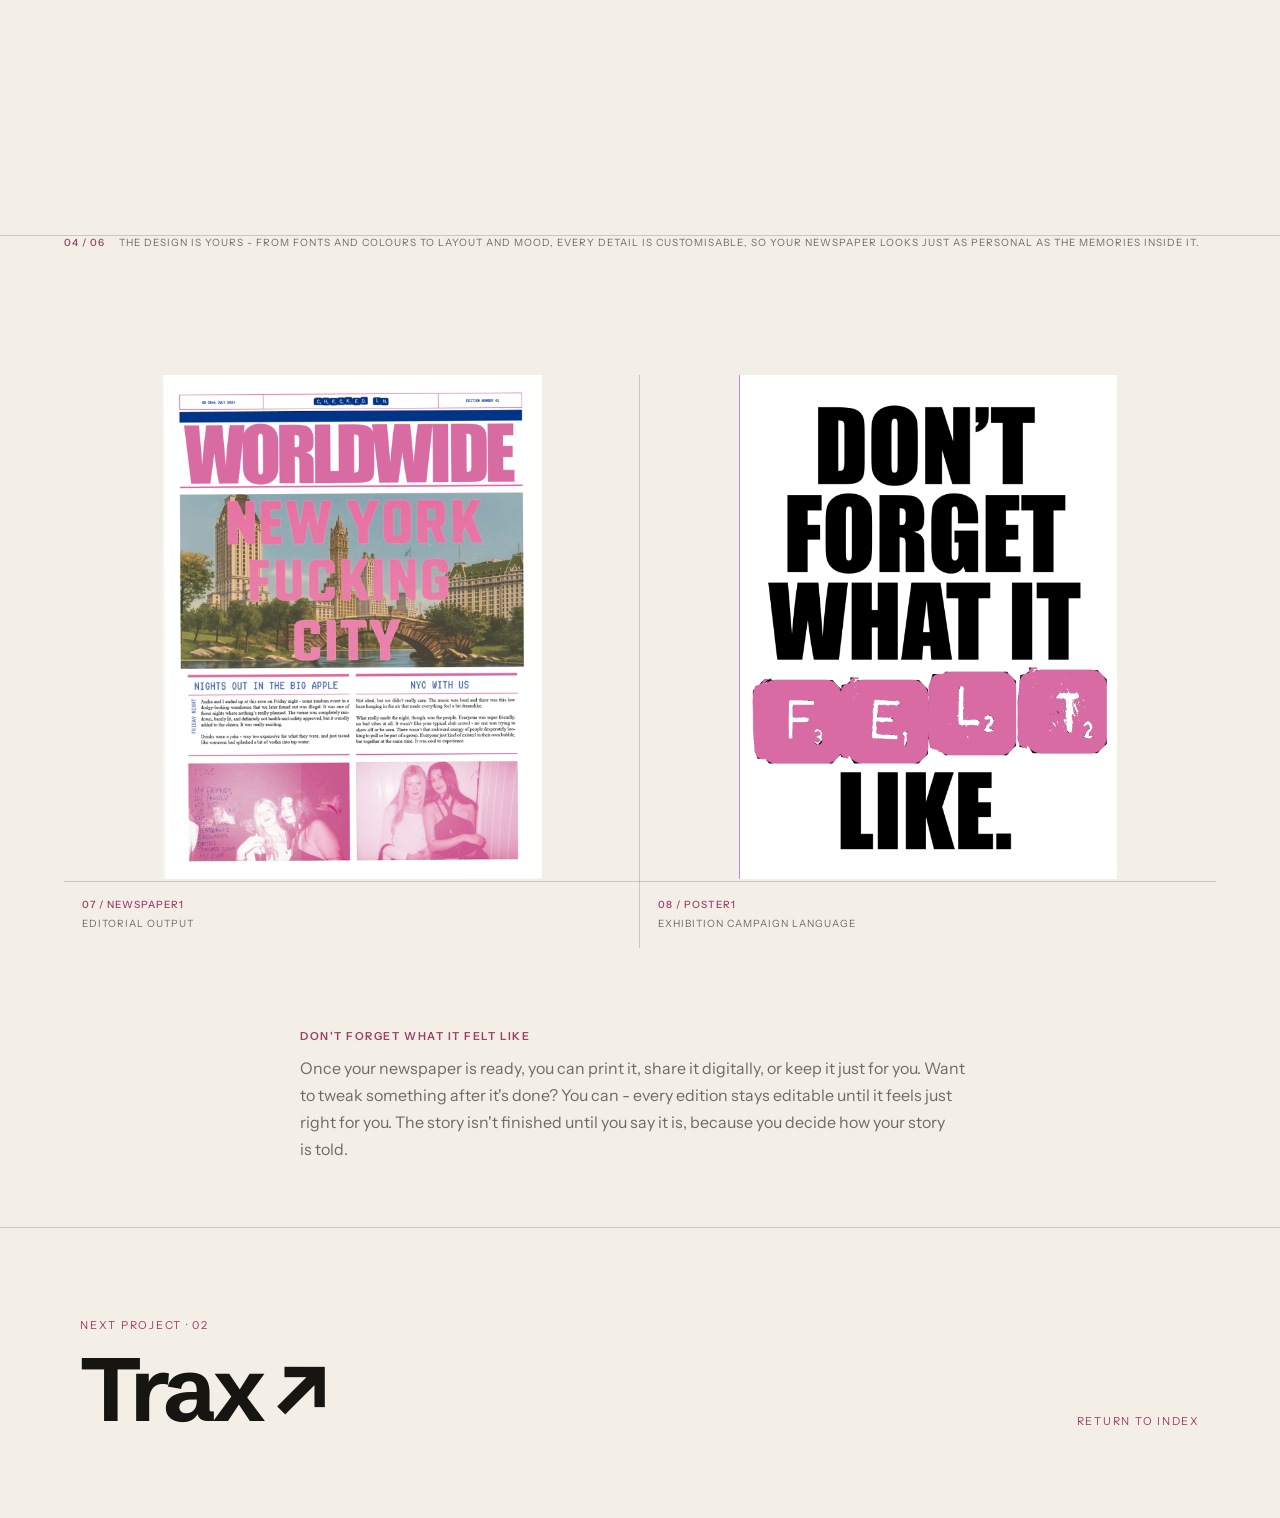
==== commit c6839348: "Remove exclamation mark from Contact me; drop em dashes from hero subline "Contact me!" is now "Cont" ====
--- a/projects/checked-in.html
+++ b/projects/checked-in.html
@@ -12,7 +12,7 @@
     <a href="../index.html">Olivia Ryley</a>
     <span style="display:flex;align-items:center;gap:clamp(16px,2.4vw,32px);">
       <a href="../index.html#index">Index ↗︎</a>
-      <a href="../index.html#contact" style="color:var(--red);font-weight:600;">Contact me!</a>
+      <a href="../index.html#contact" style="color:var(--red);font-weight:600;">Contact me</a>
     </span>
   </nav>
 
--- a/projects/project.css
+++ b/projects/project.css
@@ -239,7 +239,7 @@
 .next a:last-child{text-align:right}
 .next a:hover h2{color:var(--red-text);transform:translateX(4px)}
 .next a:last-child:hover h2{transform:translateX(-4px)}
-@media(max-width:700px){.gallery{padding:0 20px;gap:14px}.gallery.two,.gallery.three{grid-template-columns:repeat(2,minmax(0,1fr))}.gallery figure:nth-child(2),.gallery figure:nth-child(4){transform:none}figure img,figure video{max-height:42vh}.checked-in .lead-gallery figure:first-child img{max-height:none}.process{grid-template-columns:1fr;margin-top:80px}.next{align-items:start;flex-direction:column}.next a:last-child{text-align:left}.topbar{position:absolute}.hero::after{right:20px;bottom:36px}.sqrd-gallery{gap:clamp(40px,10vw,64px)}.sqrd-gallery img,.sqrd-gallery video{max-height:56vh}.sqrd-portrait img{aspect-ratio:3/4}.sqrd-zoom-window{height:74vh}.sqrd-zoom-stage.pin-active .sqrd-zoom-window{top:4vh}.sqrd-apple-stage.pin-active{height:170vh}.sqrd-zoom-stage.pin-active{height:160vh}}
+@media(max-width:700px){.gallery{padding:0 20px;gap:14px}.gallery.two,.gallery.three{grid-template-columns:repeat(2,minmax(0,1fr))}.gallery figure:nth-child(2),.gallery figure:nth-child(4){transform:none}figure img,figure video{max-height:42vh}.checked-in .lead-gallery figure:first-child img{max-height:none}.process{grid-template-columns:1fr;margin-top:80px}.next{align-items:start;flex-direction:column}.next a:last-child{text-align:left}.topbar{position:absolute;letter-spacing:.08em;padding:16px 20px;flex-wrap:wrap;row-gap:8px}.hero::after{right:20px;bottom:36px}.sqrd-gallery{gap:clamp(40px,10vw,64px)}.sqrd-gallery img,.sqrd-gallery video{max-height:56vh}.sqrd-portrait img{aspect-ratio:3/4}.sqrd-zoom-window{height:74vh}.sqrd-zoom-stage.pin-active .sqrd-zoom-window{top:4vh}.sqrd-apple-stage.pin-active{height:170vh}.sqrd-zoom-stage.pin-active{height:160vh}}
 @media(max-width:480px){.gallery.two,.gallery.three{grid-template-columns:1fr}figure img,figure video{max-height:48vh}}
 
 /* Mobile-only refinements (max-width:700px) - deliberately scoped so laptop/desktop layout is untouched */
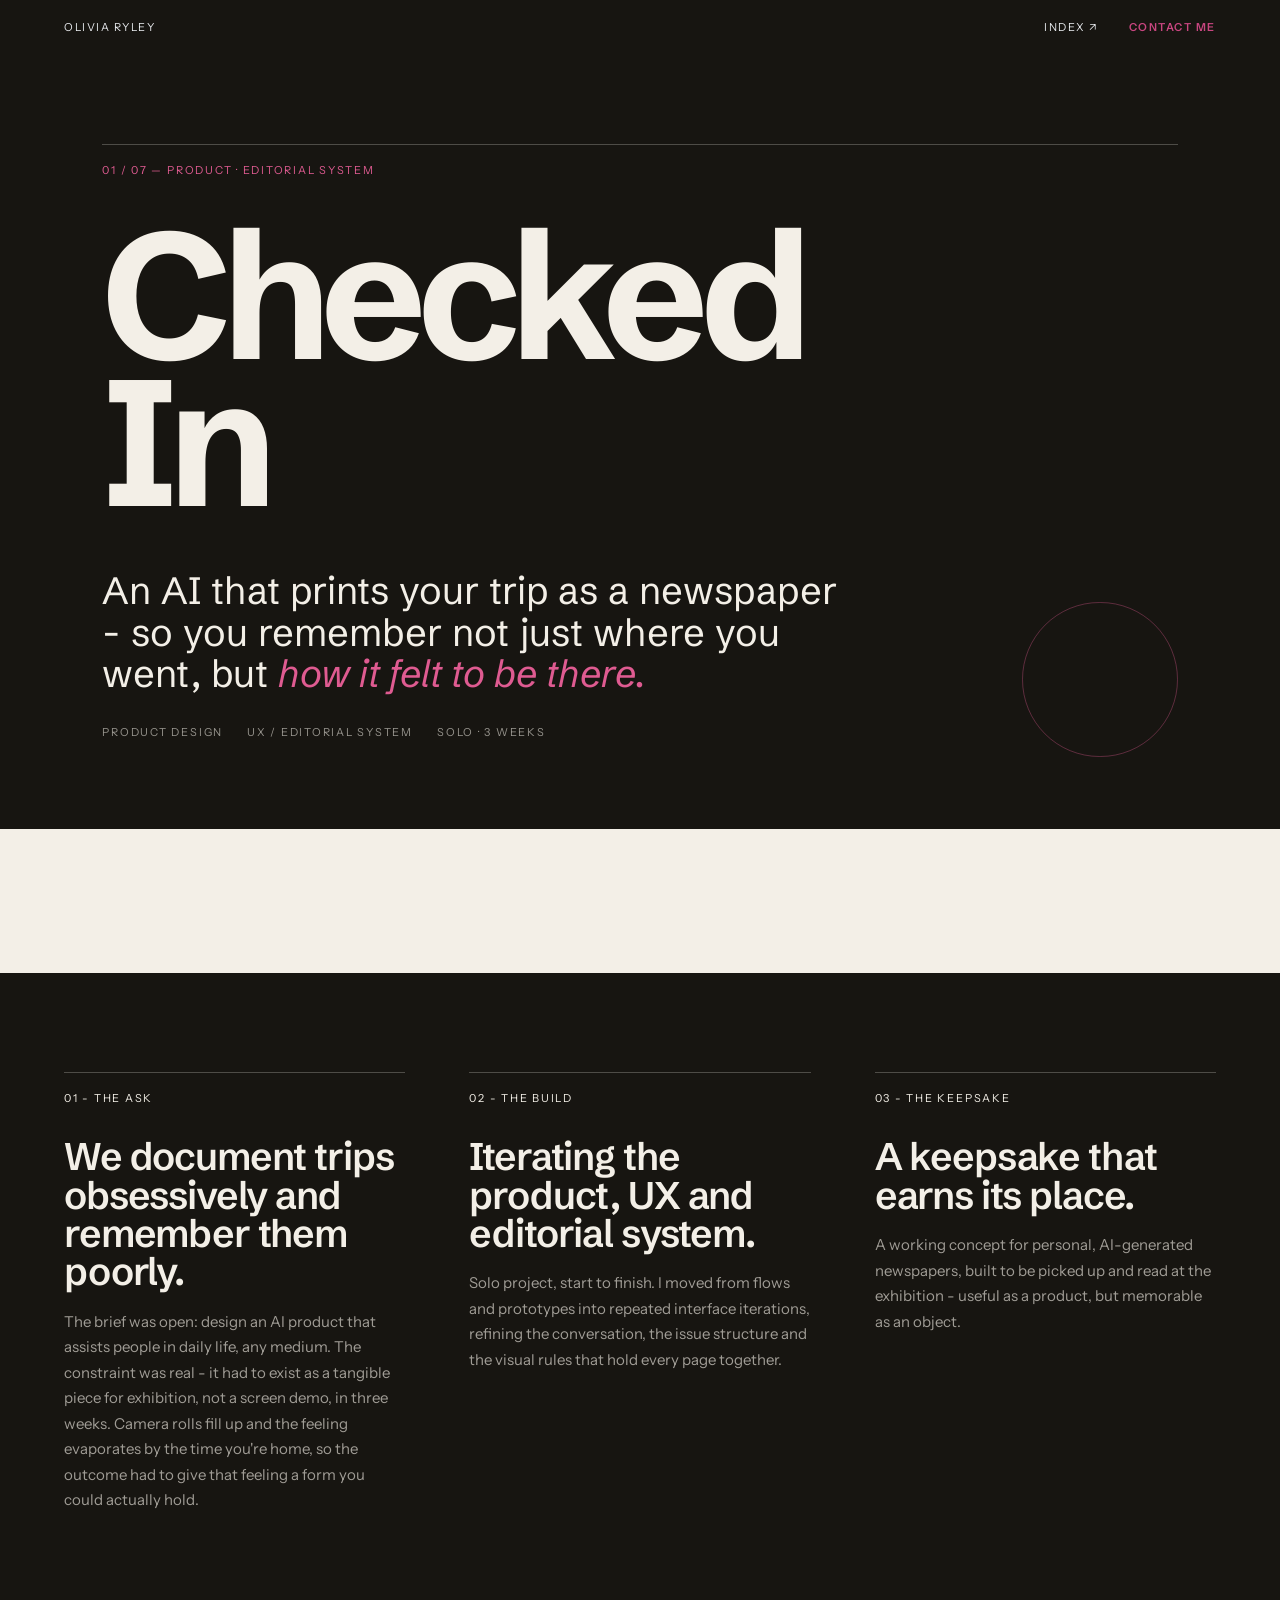
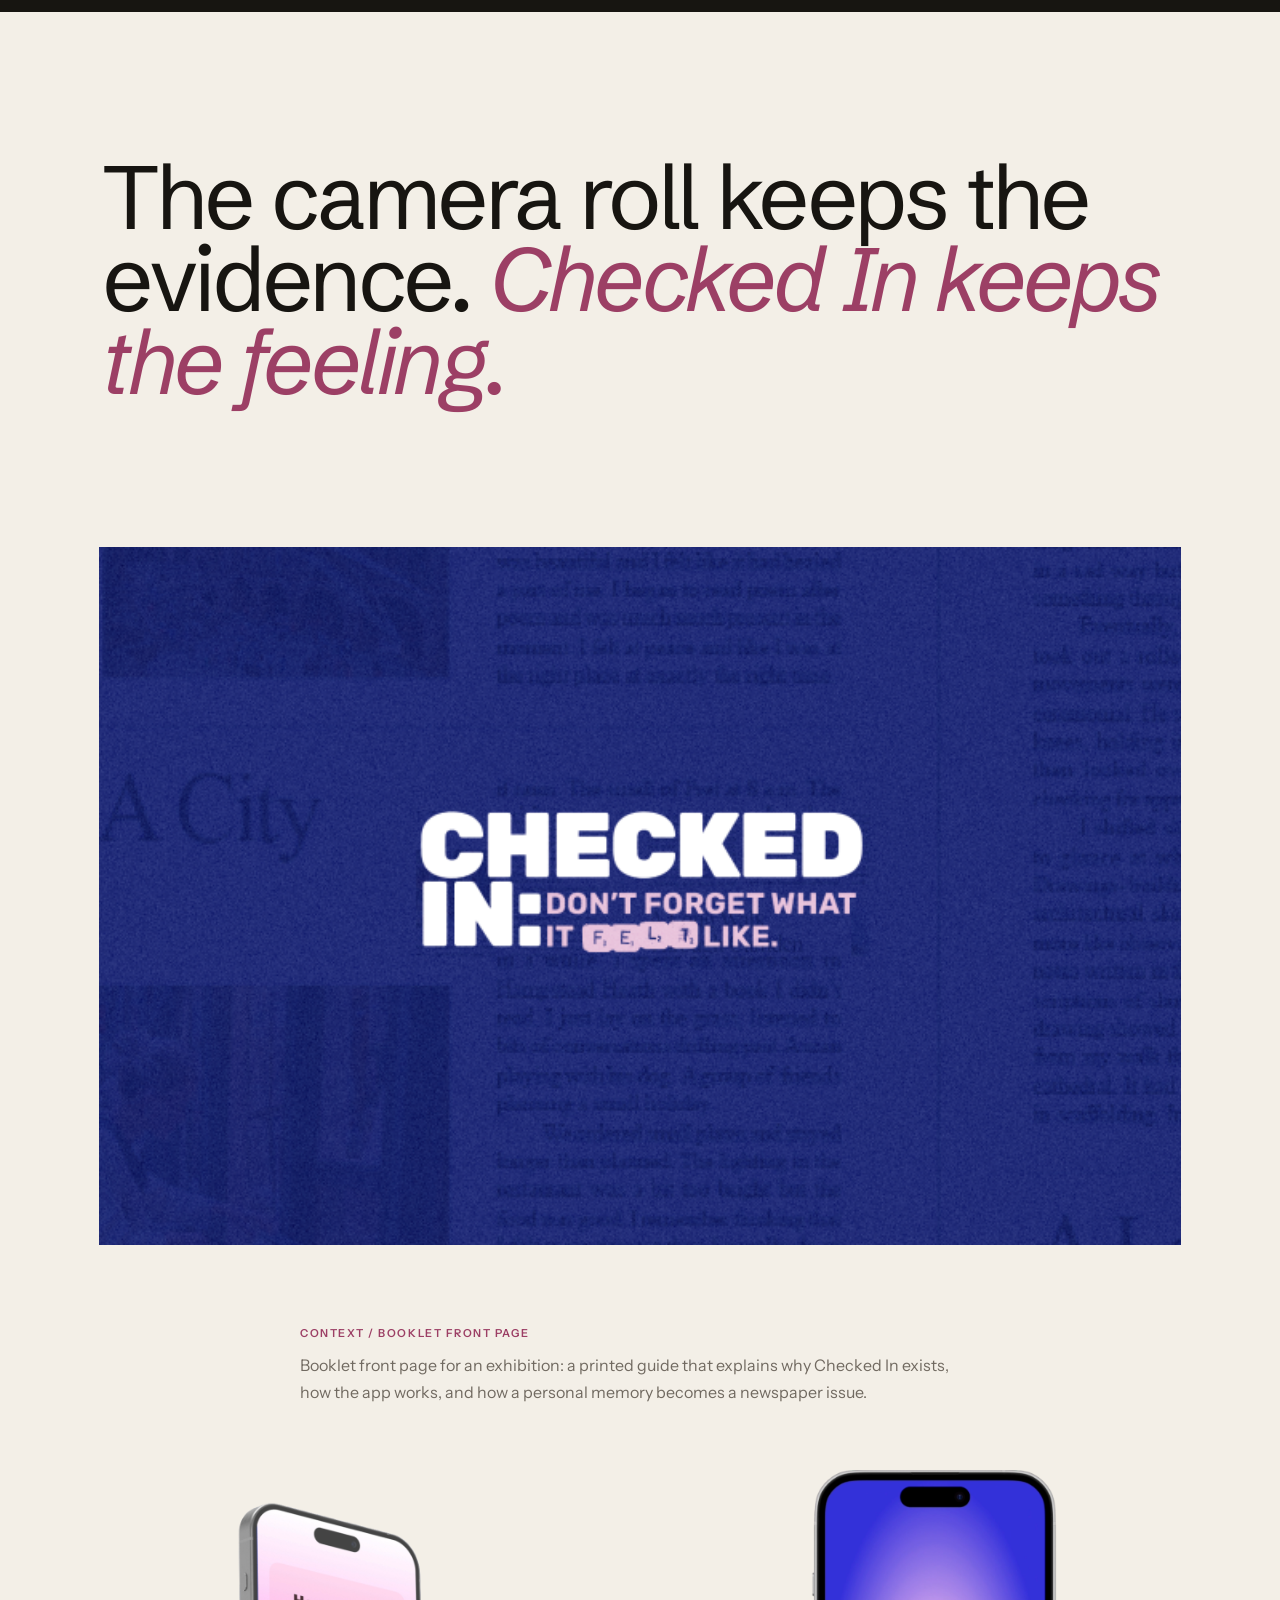
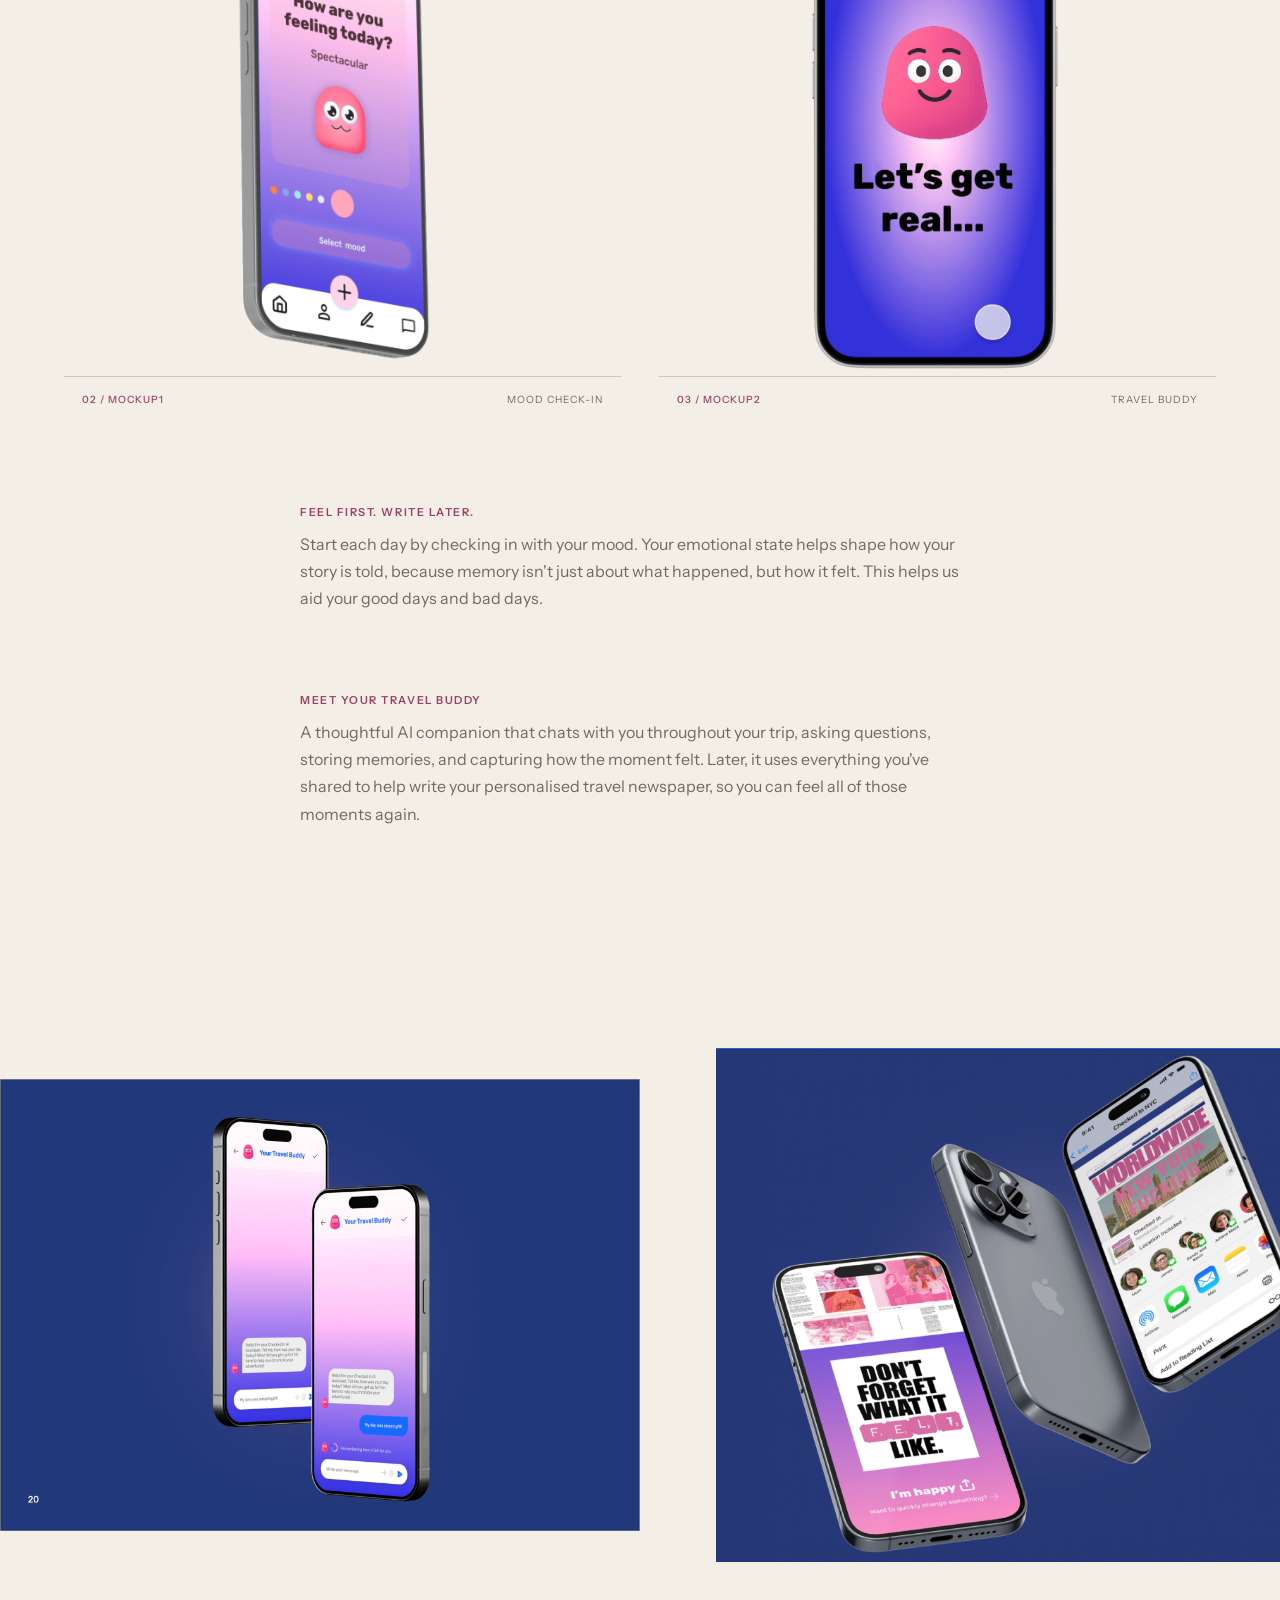
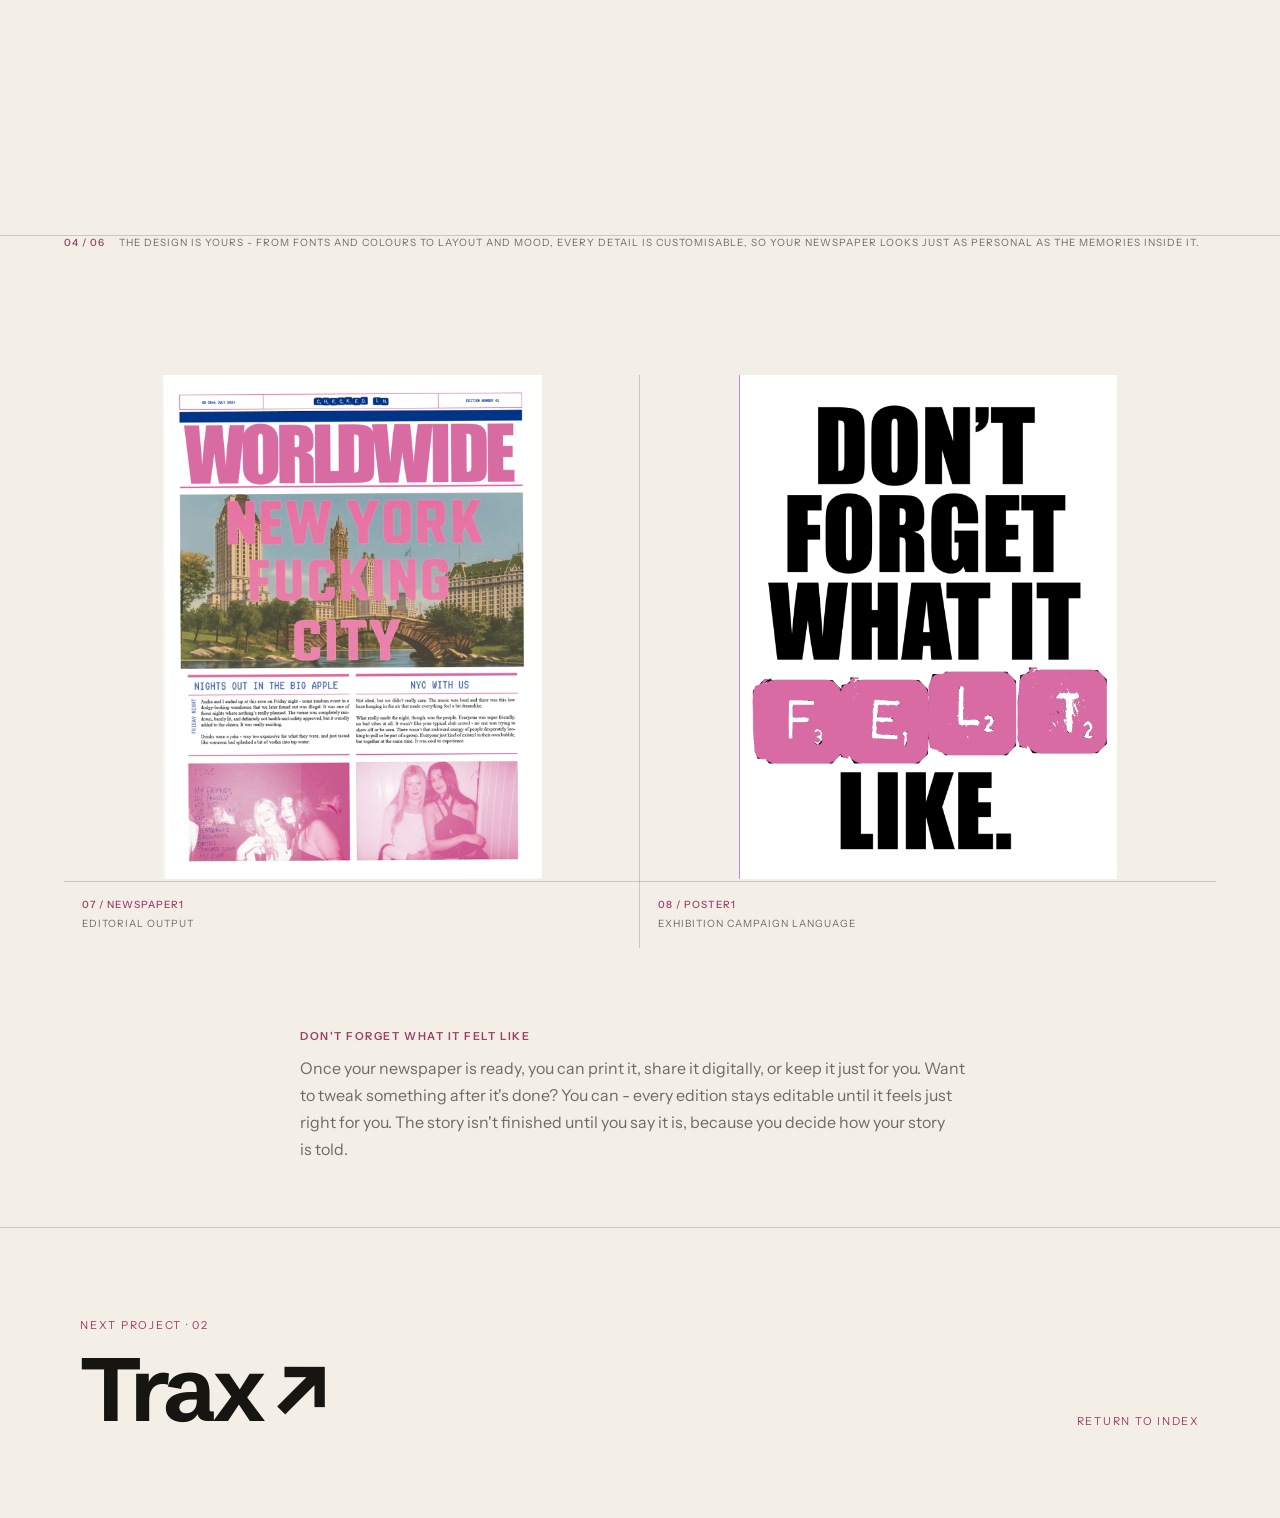
==== commit f39d8175: "Vary the project-intro structure so it stops repeating the same 3-box pattern Every one of the seven" ====
--- a/projects/checked-in.html
+++ b/projects/checked-in.html
@@ -26,17 +26,17 @@
   <main id="main-content">
     <section class="process">
       <article>
-        <div class="label">01 - The problem</div>
+        <div class="label">01 - The ask</div>
         <h2>We document trips obsessively and remember them poorly.</h2>
         <p>The brief was open: design an AI product that assists people in daily life, any medium. The constraint was real - it had to exist as a tangible piece for exhibition, not a screen demo, in three weeks. Camera rolls fill up and the feeling evaporates by the time you're home, so the outcome had to give that feeling a form you could actually hold.</p>
       </article>
       <article>
-        <div class="label">02 - My role</div>
+        <div class="label">02 - The build</div>
         <h2>Iterating the product, UX and editorial system.</h2>
         <p>Solo project, start to finish. I moved from flows and prototypes into repeated interface iterations, refining the conversation, the issue structure and the visual rules that hold every page together.</p>
       </article>
       <article>
-        <div class="label">03 - The outcome</div>
+        <div class="label">03 - The keepsake</div>
         <h2>A keepsake that earns its place.</h2>
         <p>A working concept for personal, AI-generated newspapers, built to be picked up and read at the exhibition - useful as a product, but memorable as an object.</p>
       </article>
--- a/projects/project.css
+++ b/projects/project.css
@@ -46,7 +46,7 @@
 .hero-shade{position:absolute;inset:0;background:linear-gradient(90deg,rgba(16,17,20,.94),rgba(16,17,20,.42) 58%,rgba(16,17,20,.7))}
 .hero-content{position:relative;z-index:1}
 .trax .kicker{color:#c4ff66}
-.trax .hero::after{border-color:#c4ff66}
+.trax .hero::after{border-color:#c4ff66;top:clamp(90px,16vh,170px);bottom:auto}
 .trax .process .label{color:#c4ff66}
 .trax figcaption strong{color:#355314}
 .trax-banner figcaption strong{color:#c4ff66}
@@ -180,6 +180,13 @@
 .process article{border-top:1px solid rgba(243,239,231,.25);padding-top:18px}
 .process h2{font-size:clamp(24px,3vw,42px);line-height:1;letter-spacing:-.03em;font-weight:600;margin:32px 0 18px}
 .process p{font:15px/1.7 'Instrument Sans',sans-serif;color:rgba(243,239,231,.62);margin:0}
+.process.process-duo{grid-template-columns:repeat(2,1fr)}
+.process.process-duo h2{font-size:clamp(26px,3.4vw,46px)}
+.process.process-narrative{grid-template-columns:1fr;max-width:900px}
+.process.process-narrative article{border-top:none;padding-top:0}
+.process.process-narrative h2{font-size:clamp(30px,4vw,52px);margin-top:0}
+.process.process-narrative p{font-size:17px;max-width:70ch}
+@media(max-width:700px){.process.process-duo{grid-template-columns:1fr}}
 .role-detail{max-width:1340px;margin:0 auto;padding:clamp(54px,8vh,100px) clamp(20px,8vw,80px);display:grid;grid-template-columns:1fr;gap:clamp(28px,5vw,56px);border:1px solid var(--line);background:color-mix(in srgb,var(--paper) 88%,var(--red));box-shadow:0 18px 50px rgba(23,21,17,.06)}
 .reveal-ready{opacity:0;transform:translateY(42px);transition:opacity .8s ease,transform .8s cubic-bezier(.2,.8,.2,1)}
 .reveal-ready.is-visible{opacity:1;transform:none}
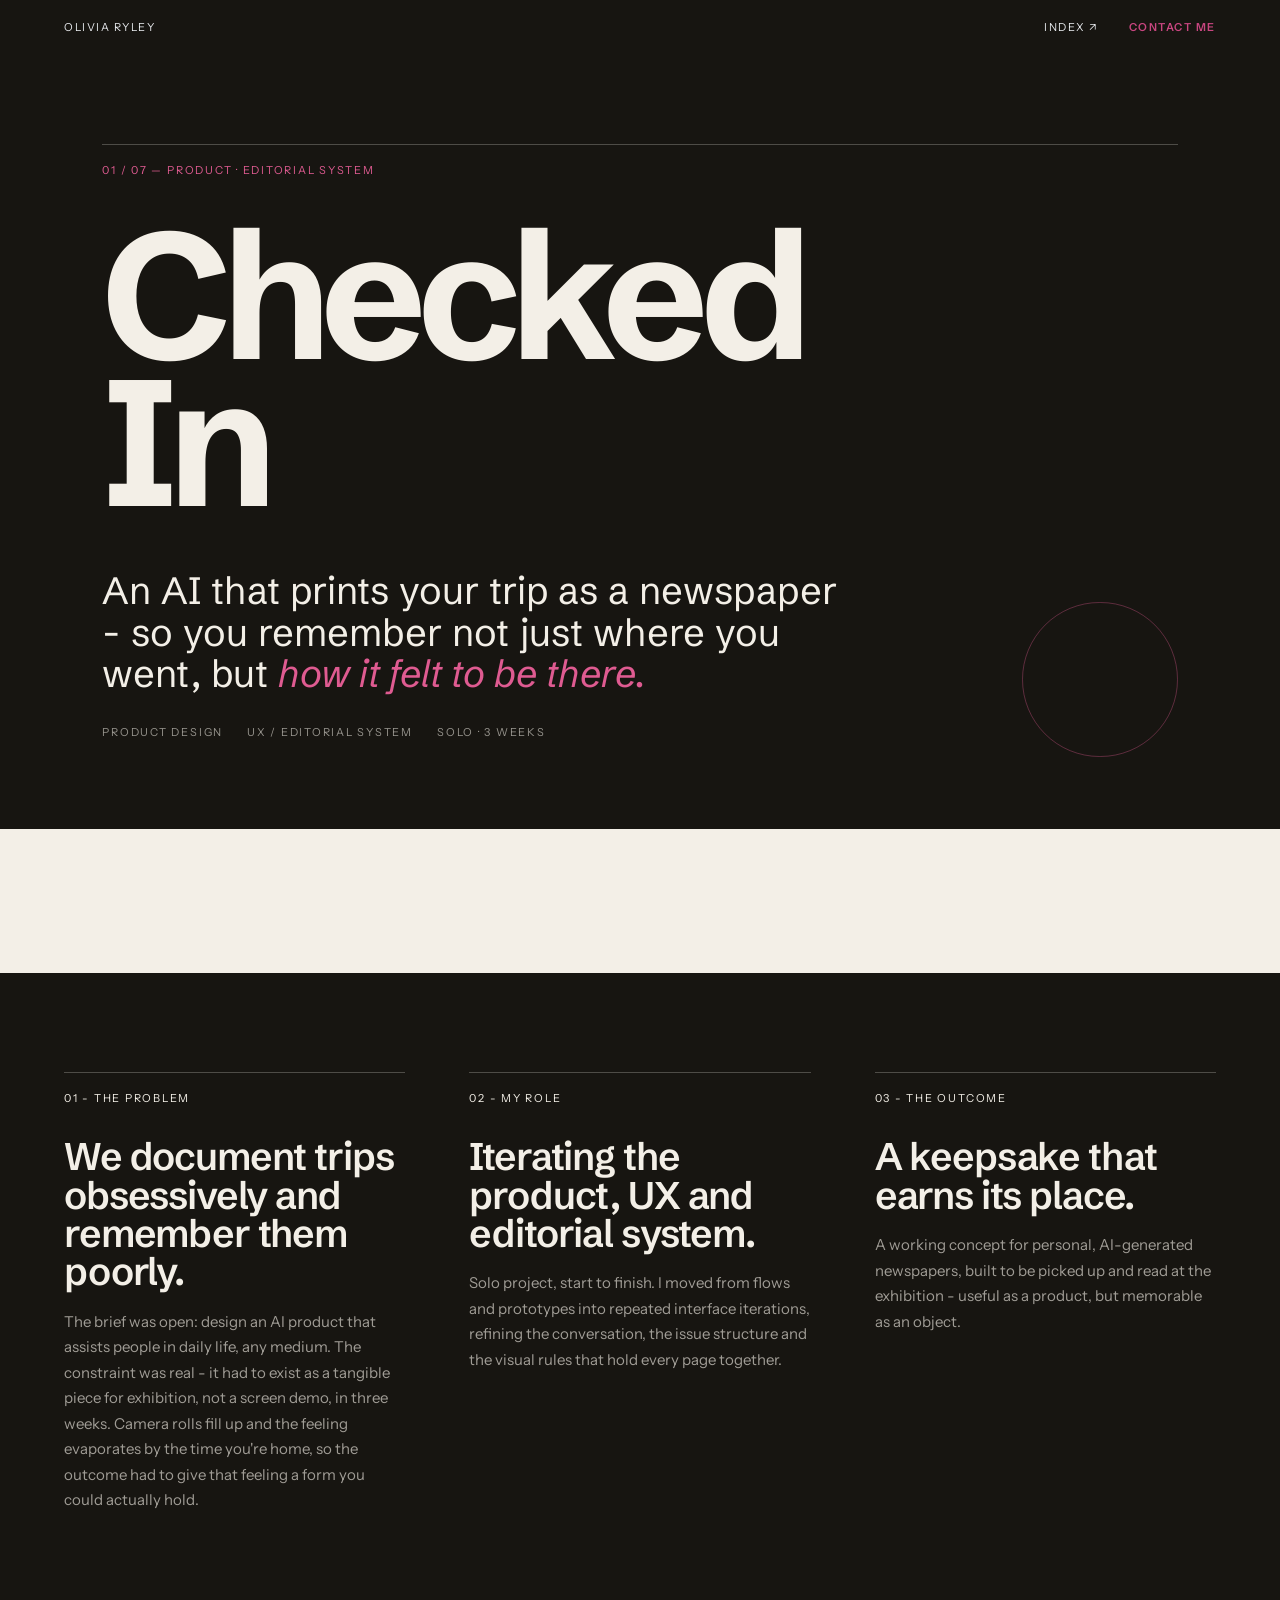
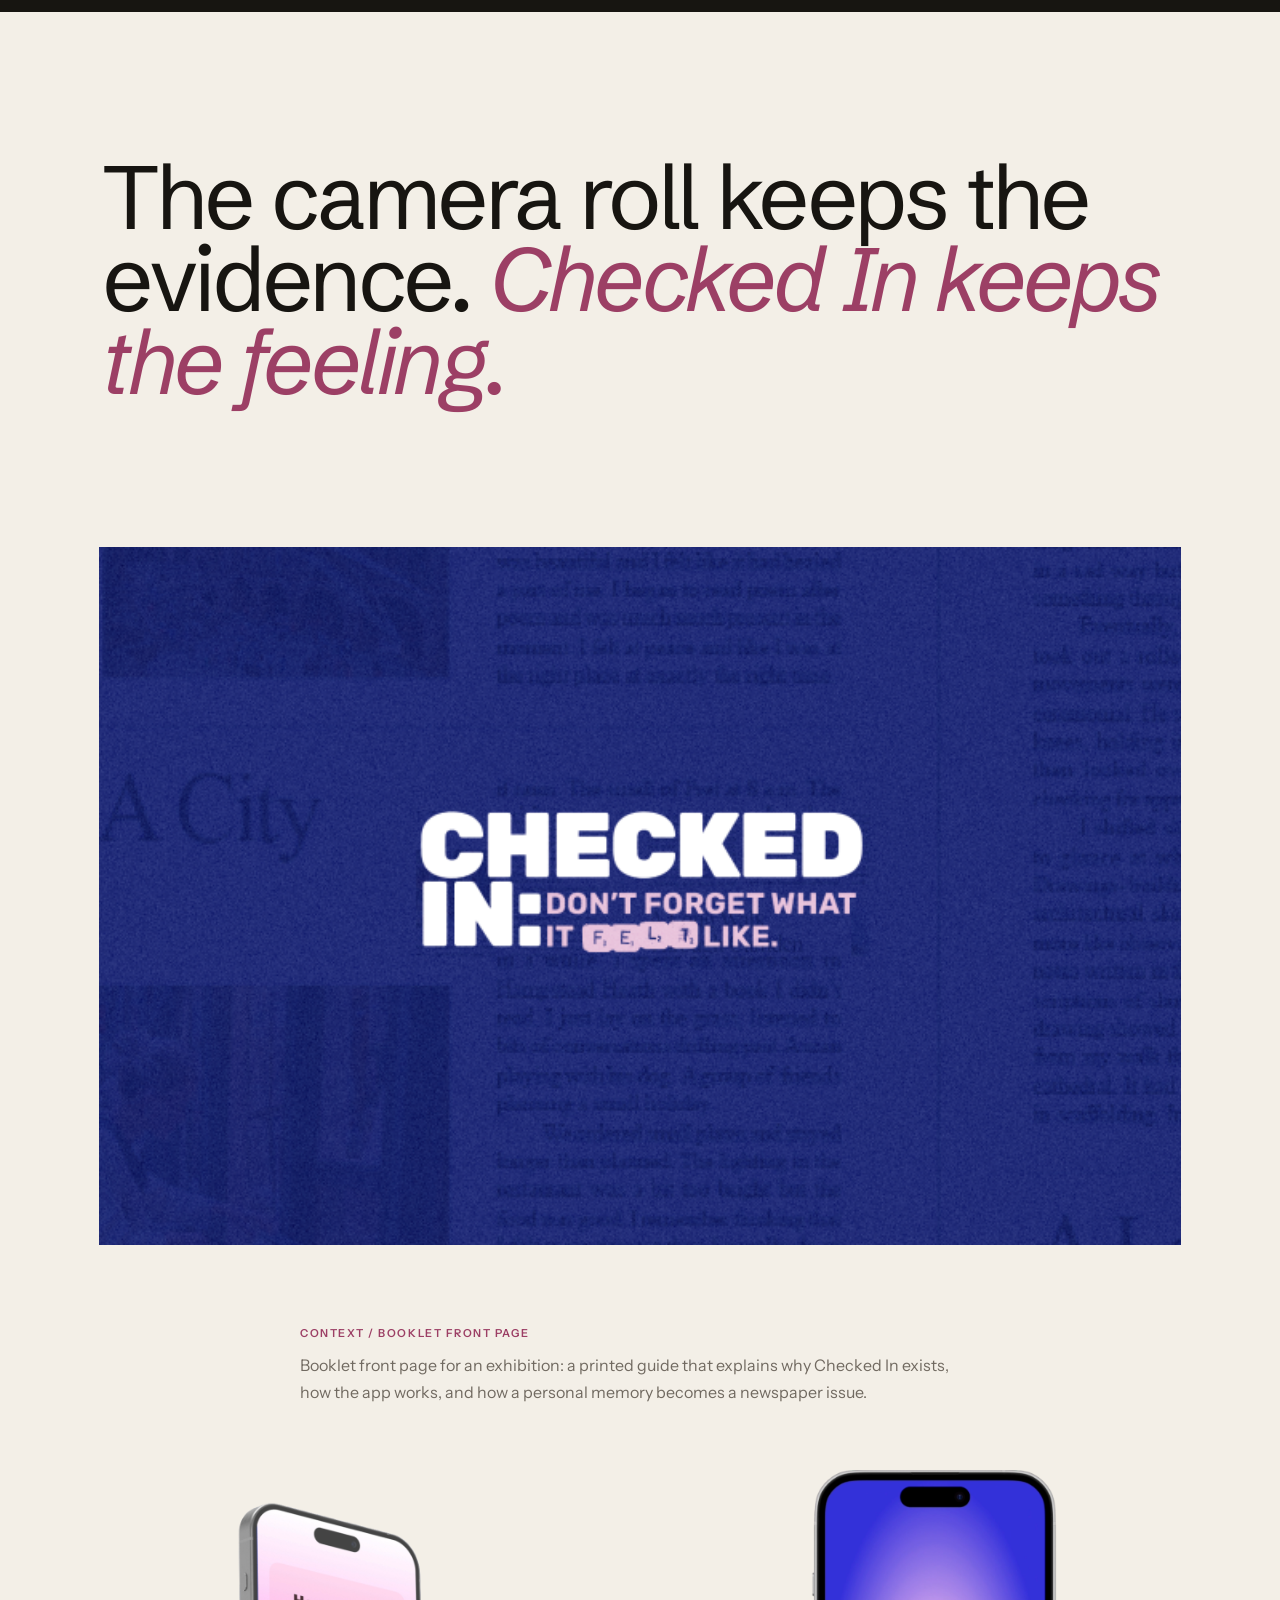
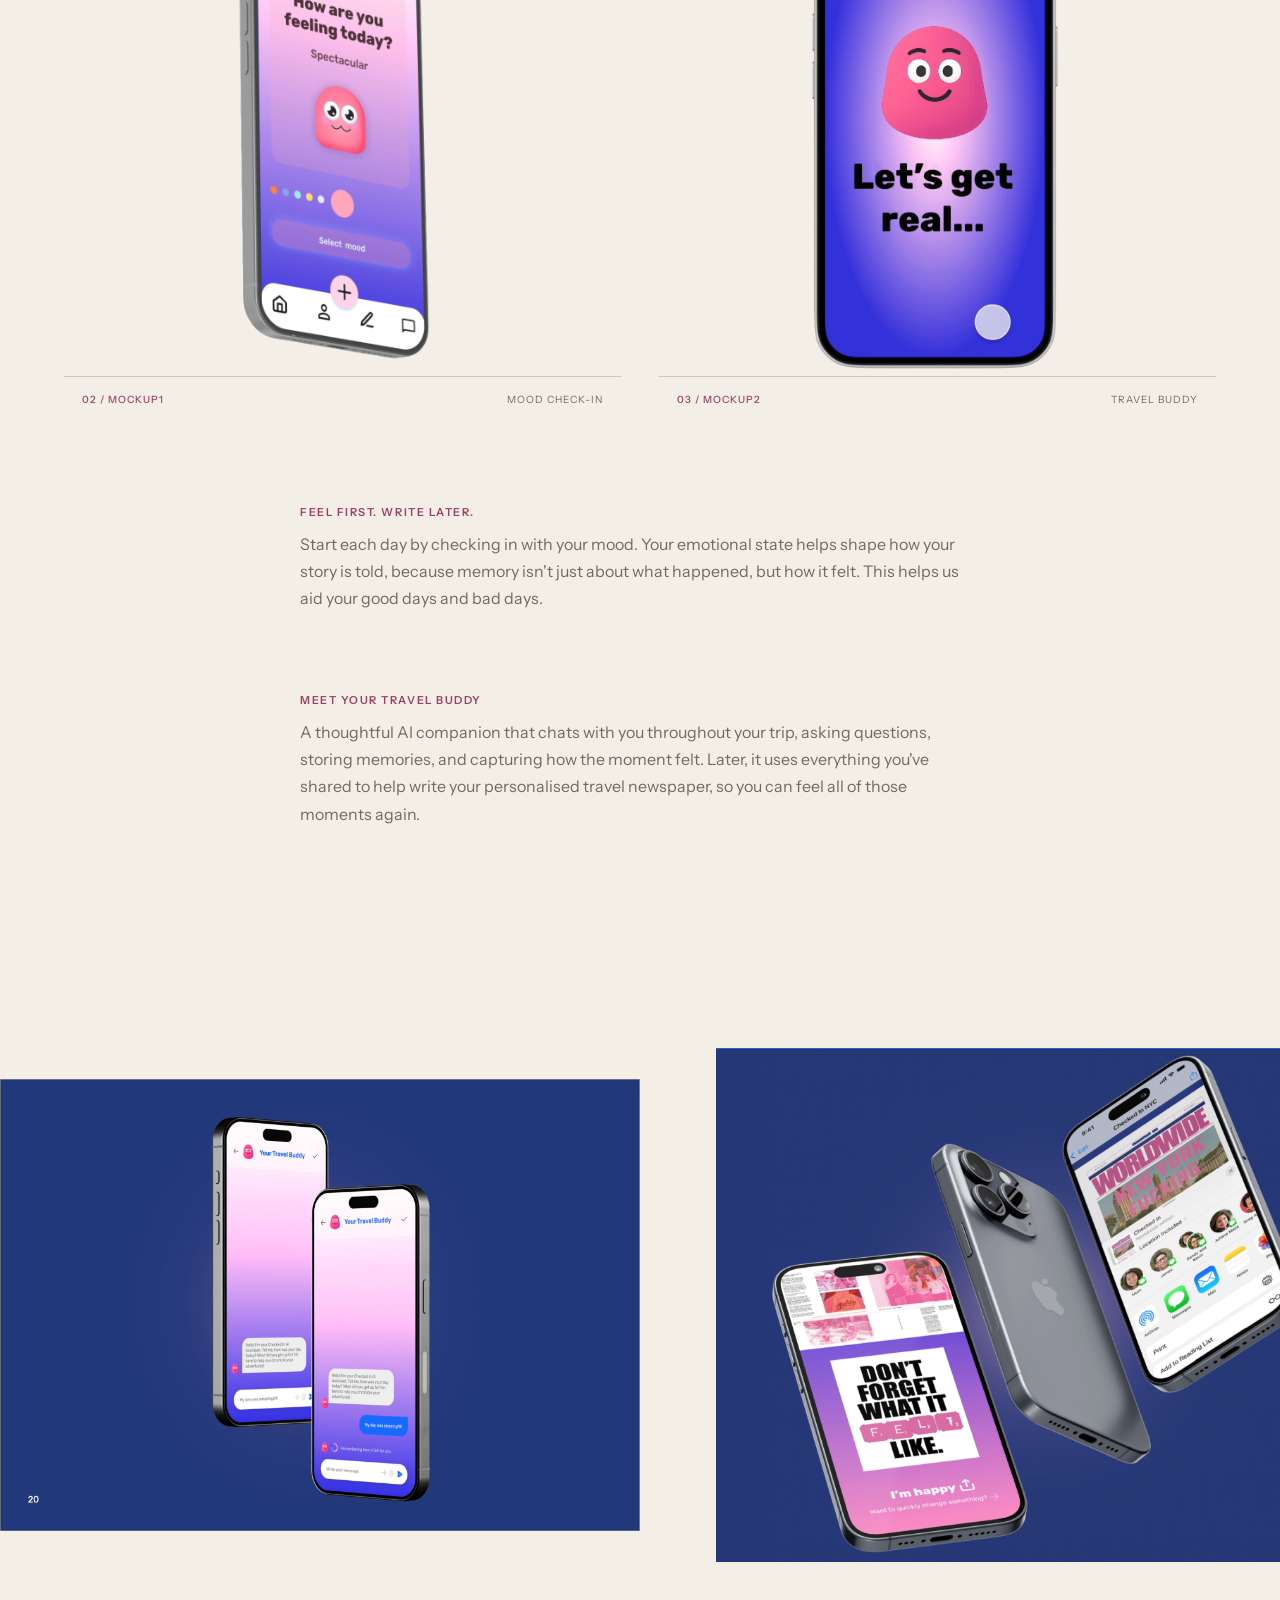
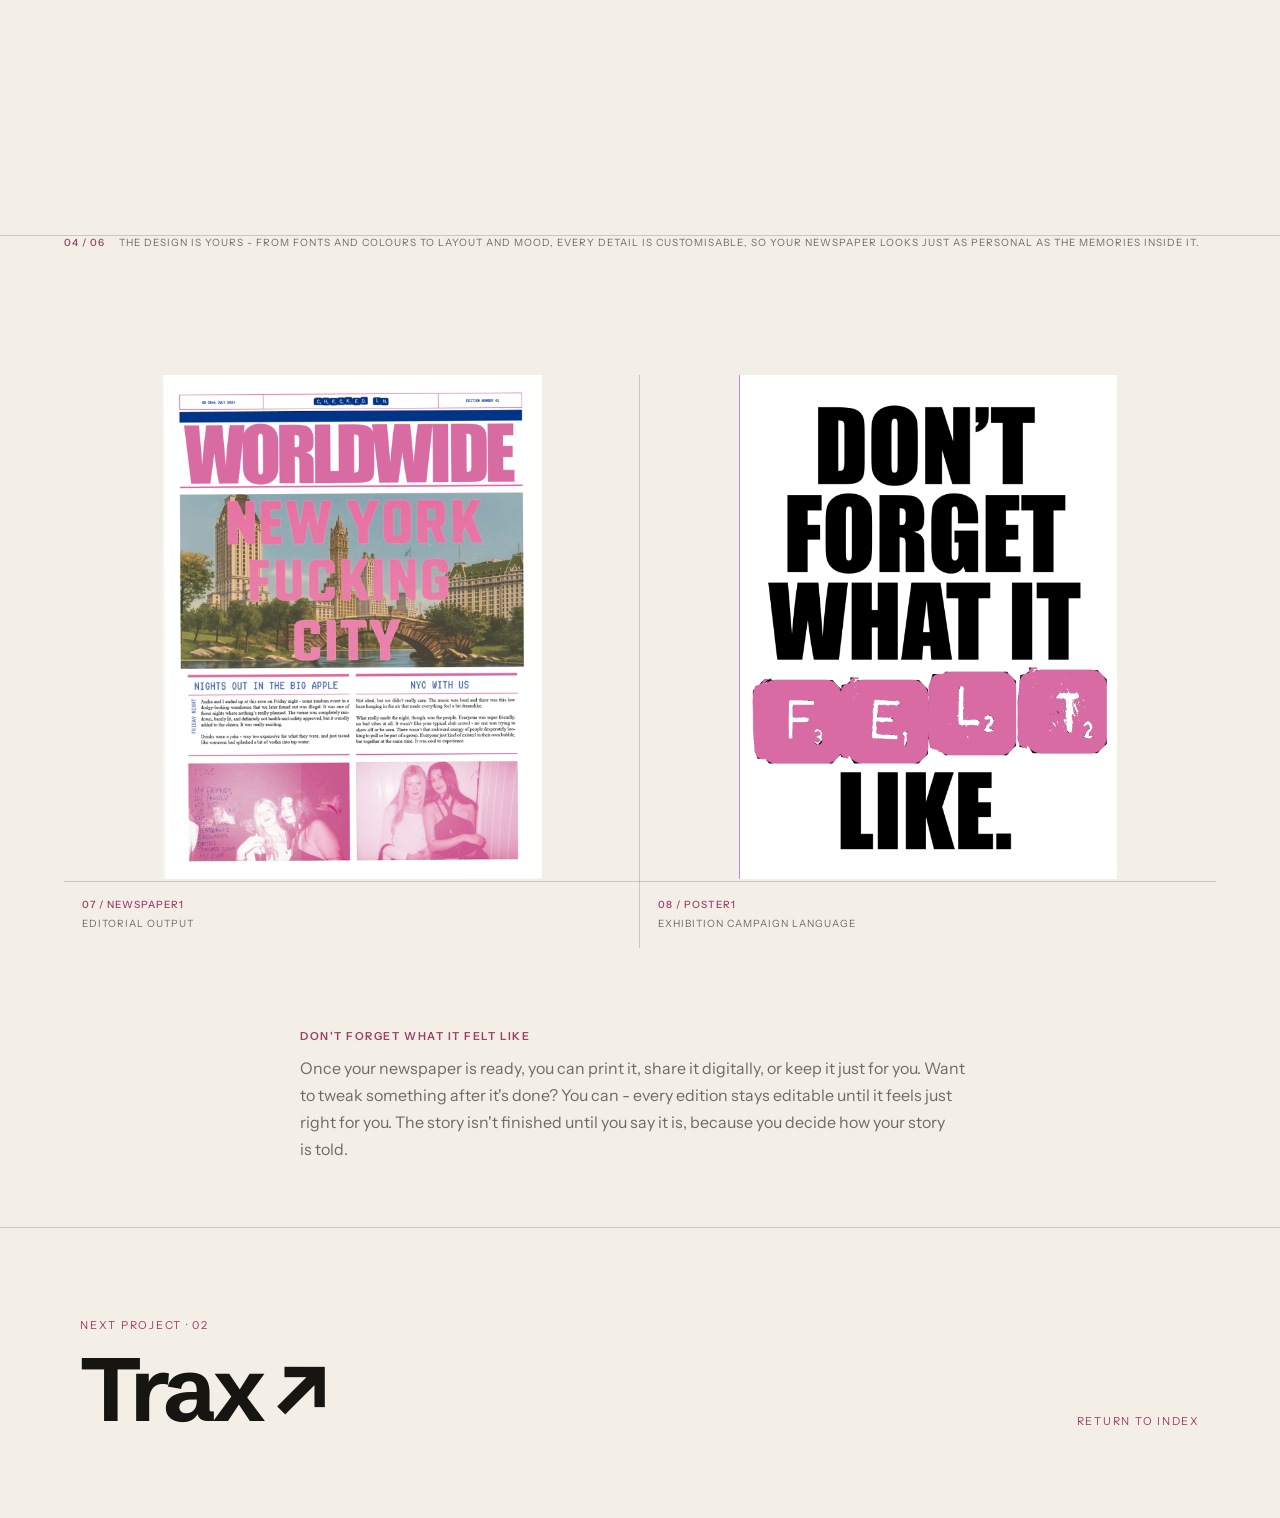
==== commit 468f0b69: "Revert "Vary the project-intro structure so it stops repeating the same 3-box pattern" This reverts " ====
--- a/projects/checked-in.html
+++ b/projects/checked-in.html
@@ -26,17 +26,17 @@
   <main id="main-content">
     <section class="process">
       <article>
-        <div class="label">01 - The ask</div>
+        <div class="label">01 - The problem</div>
         <h2>We document trips obsessively and remember them poorly.</h2>
         <p>The brief was open: design an AI product that assists people in daily life, any medium. The constraint was real - it had to exist as a tangible piece for exhibition, not a screen demo, in three weeks. Camera rolls fill up and the feeling evaporates by the time you're home, so the outcome had to give that feeling a form you could actually hold.</p>
       </article>
       <article>
-        <div class="label">02 - The build</div>
+        <div class="label">02 - My role</div>
         <h2>Iterating the product, UX and editorial system.</h2>
         <p>Solo project, start to finish. I moved from flows and prototypes into repeated interface iterations, refining the conversation, the issue structure and the visual rules that hold every page together.</p>
       </article>
       <article>
-        <div class="label">03 - The keepsake</div>
+        <div class="label">03 - The outcome</div>
         <h2>A keepsake that earns its place.</h2>
         <p>A working concept for personal, AI-generated newspapers, built to be picked up and read at the exhibition - useful as a product, but memorable as an object.</p>
       </article>
--- a/projects/project.css
+++ b/projects/project.css
@@ -180,13 +180,6 @@
 .process article{border-top:1px solid rgba(243,239,231,.25);padding-top:18px}
 .process h2{font-size:clamp(24px,3vw,42px);line-height:1;letter-spacing:-.03em;font-weight:600;margin:32px 0 18px}
 .process p{font:15px/1.7 'Instrument Sans',sans-serif;color:rgba(243,239,231,.62);margin:0}
-.process.process-duo{grid-template-columns:repeat(2,1fr)}
-.process.process-duo h2{font-size:clamp(26px,3.4vw,46px)}
-.process.process-narrative{grid-template-columns:1fr;max-width:900px}
-.process.process-narrative article{border-top:none;padding-top:0}
-.process.process-narrative h2{font-size:clamp(30px,4vw,52px);margin-top:0}
-.process.process-narrative p{font-size:17px;max-width:70ch}
-@media(max-width:700px){.process.process-duo{grid-template-columns:1fr}}
 .role-detail{max-width:1340px;margin:0 auto;padding:clamp(54px,8vh,100px) clamp(20px,8vw,80px);display:grid;grid-template-columns:1fr;gap:clamp(28px,5vw,56px);border:1px solid var(--line);background:color-mix(in srgb,var(--paper) 88%,var(--red));box-shadow:0 18px 50px rgba(23,21,17,.06)}
 .reveal-ready{opacity:0;transform:translateY(42px);transition:opacity .8s ease,transform .8s cubic-bezier(.2,.8,.2,1)}
 .reveal-ready.is-visible{opacity:1;transform:none}
